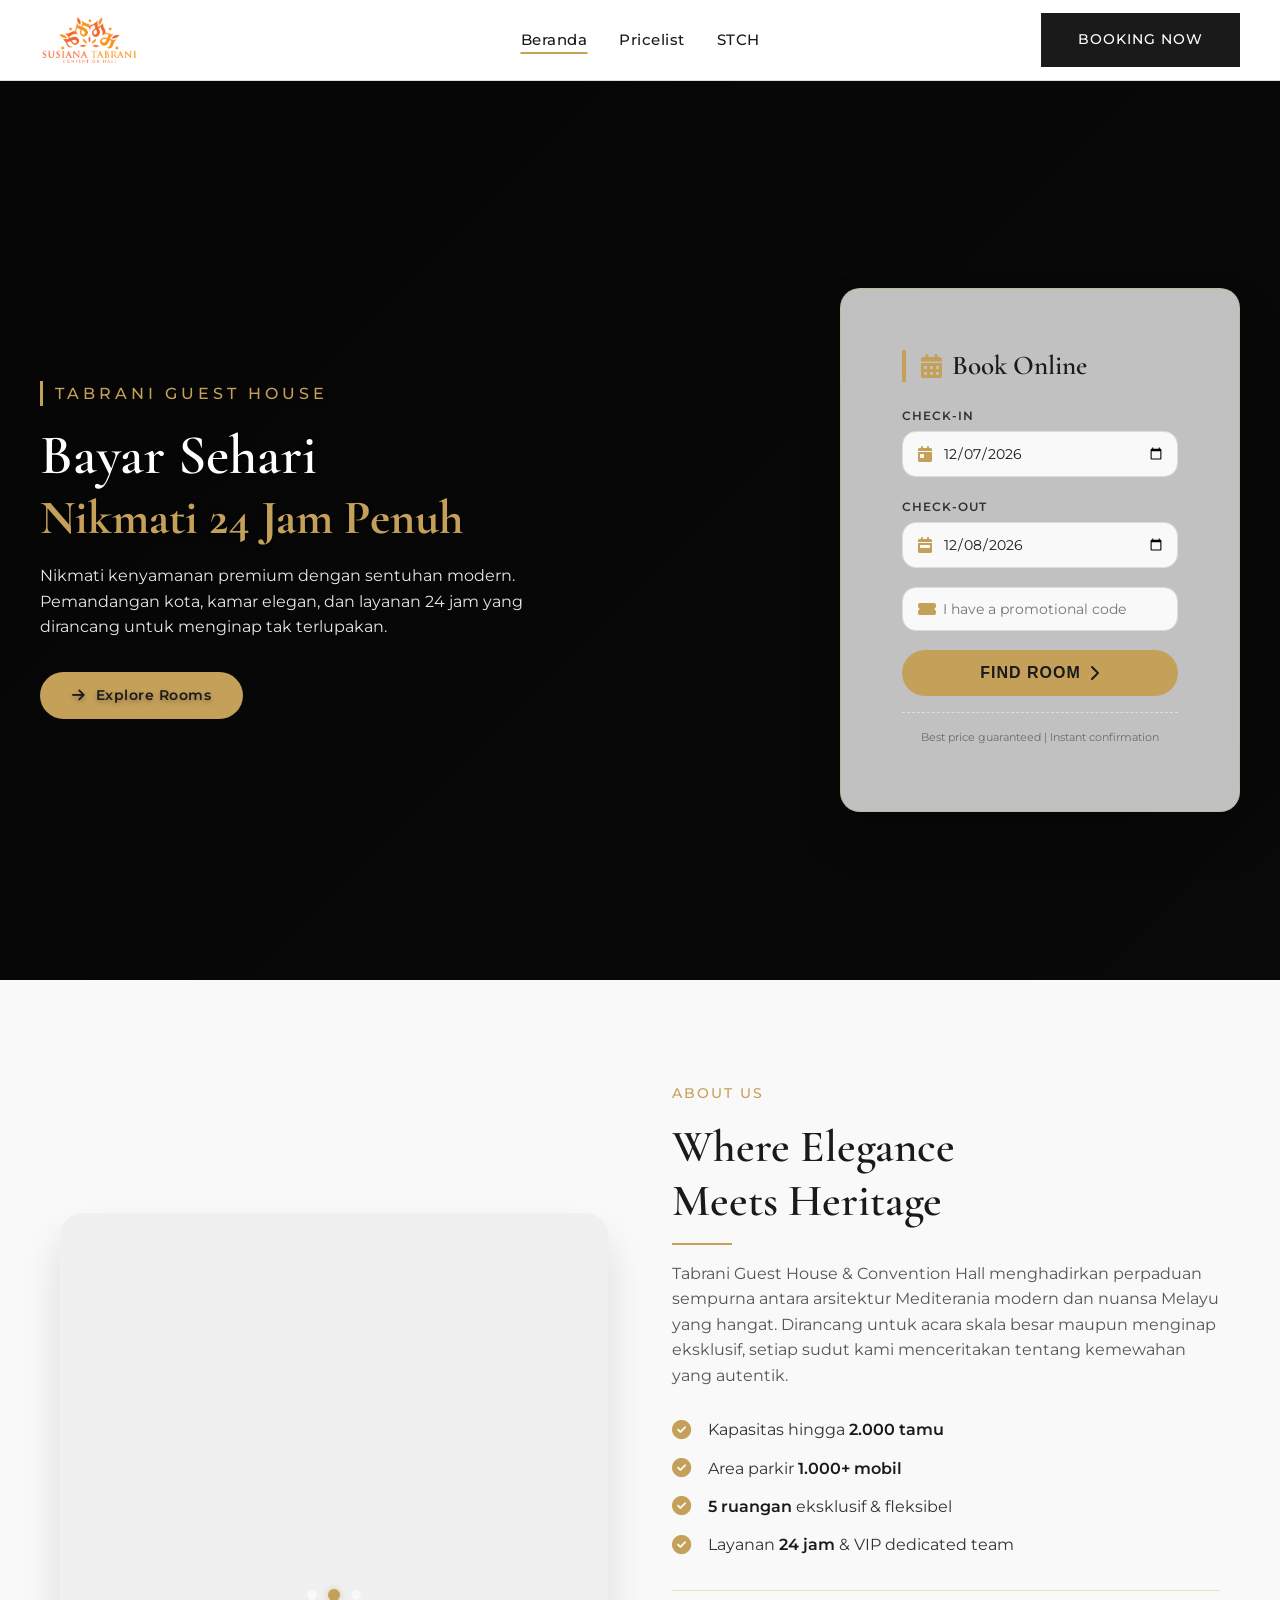
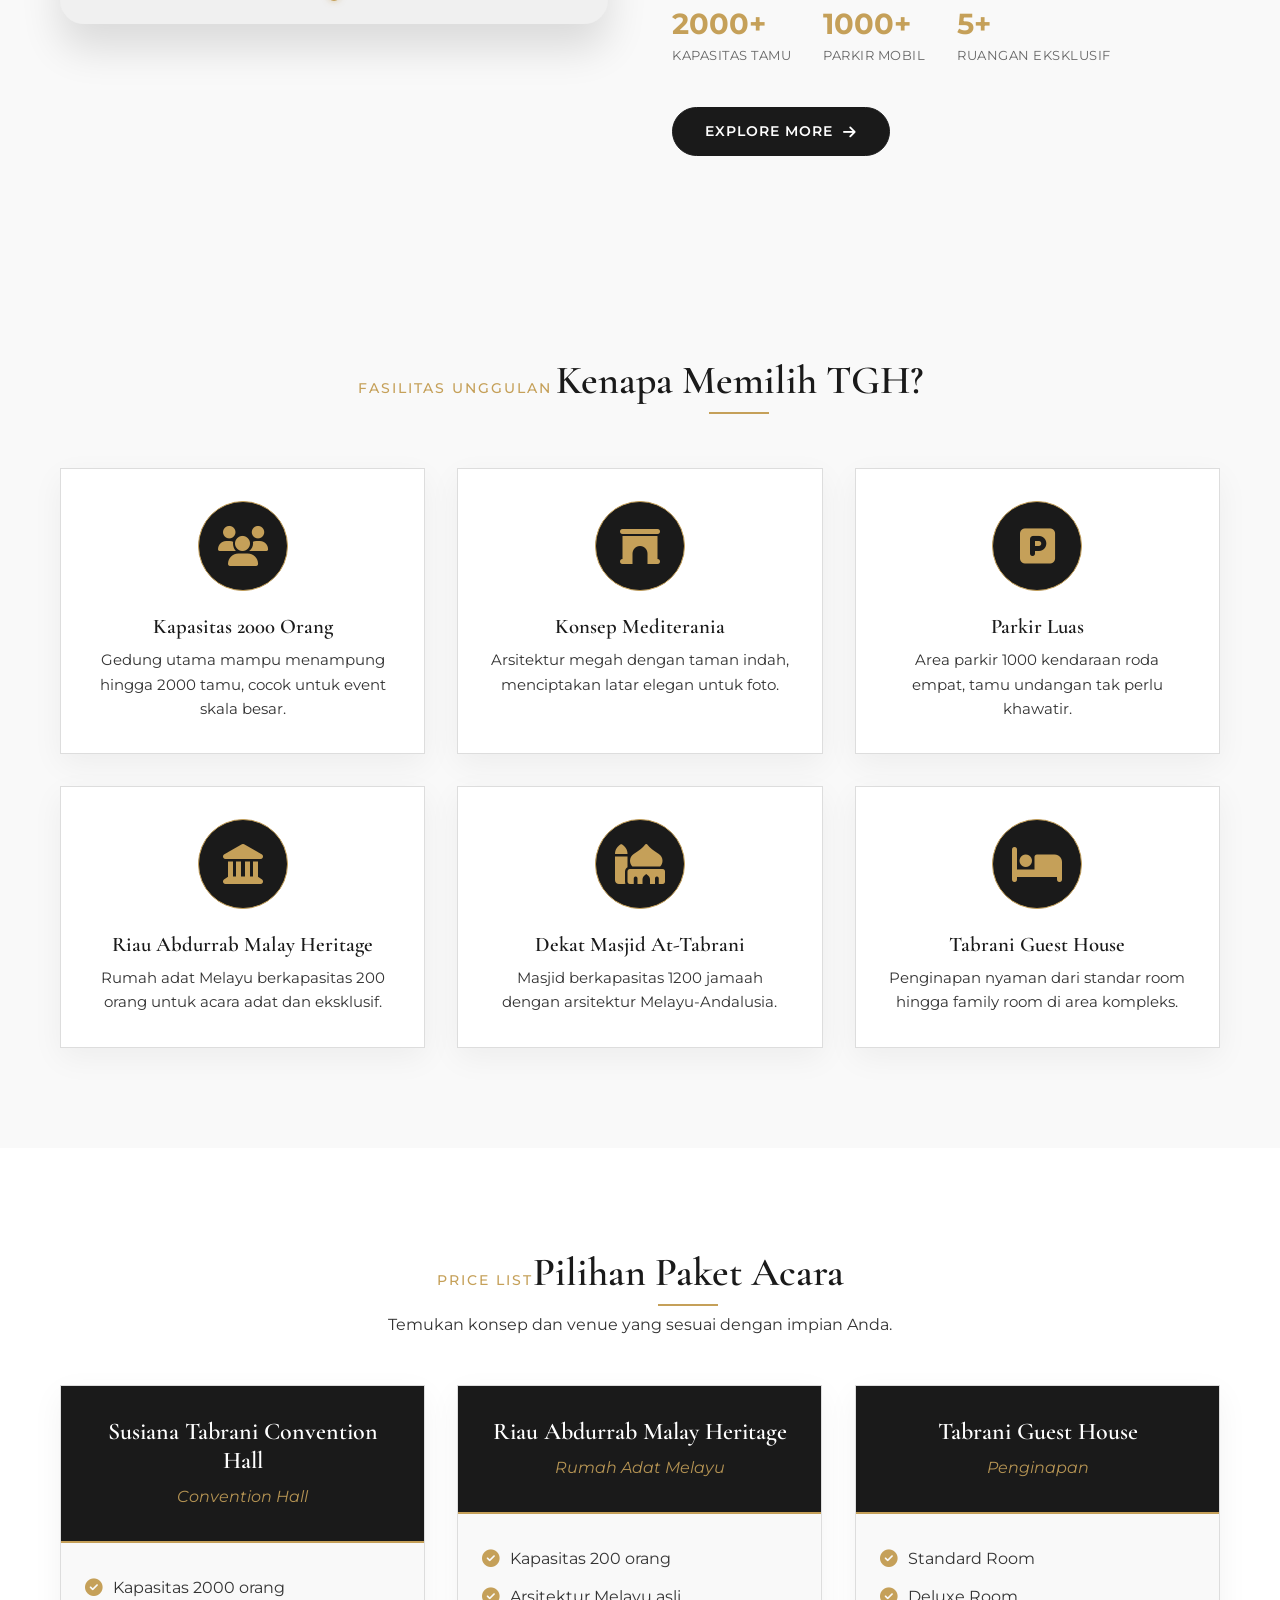
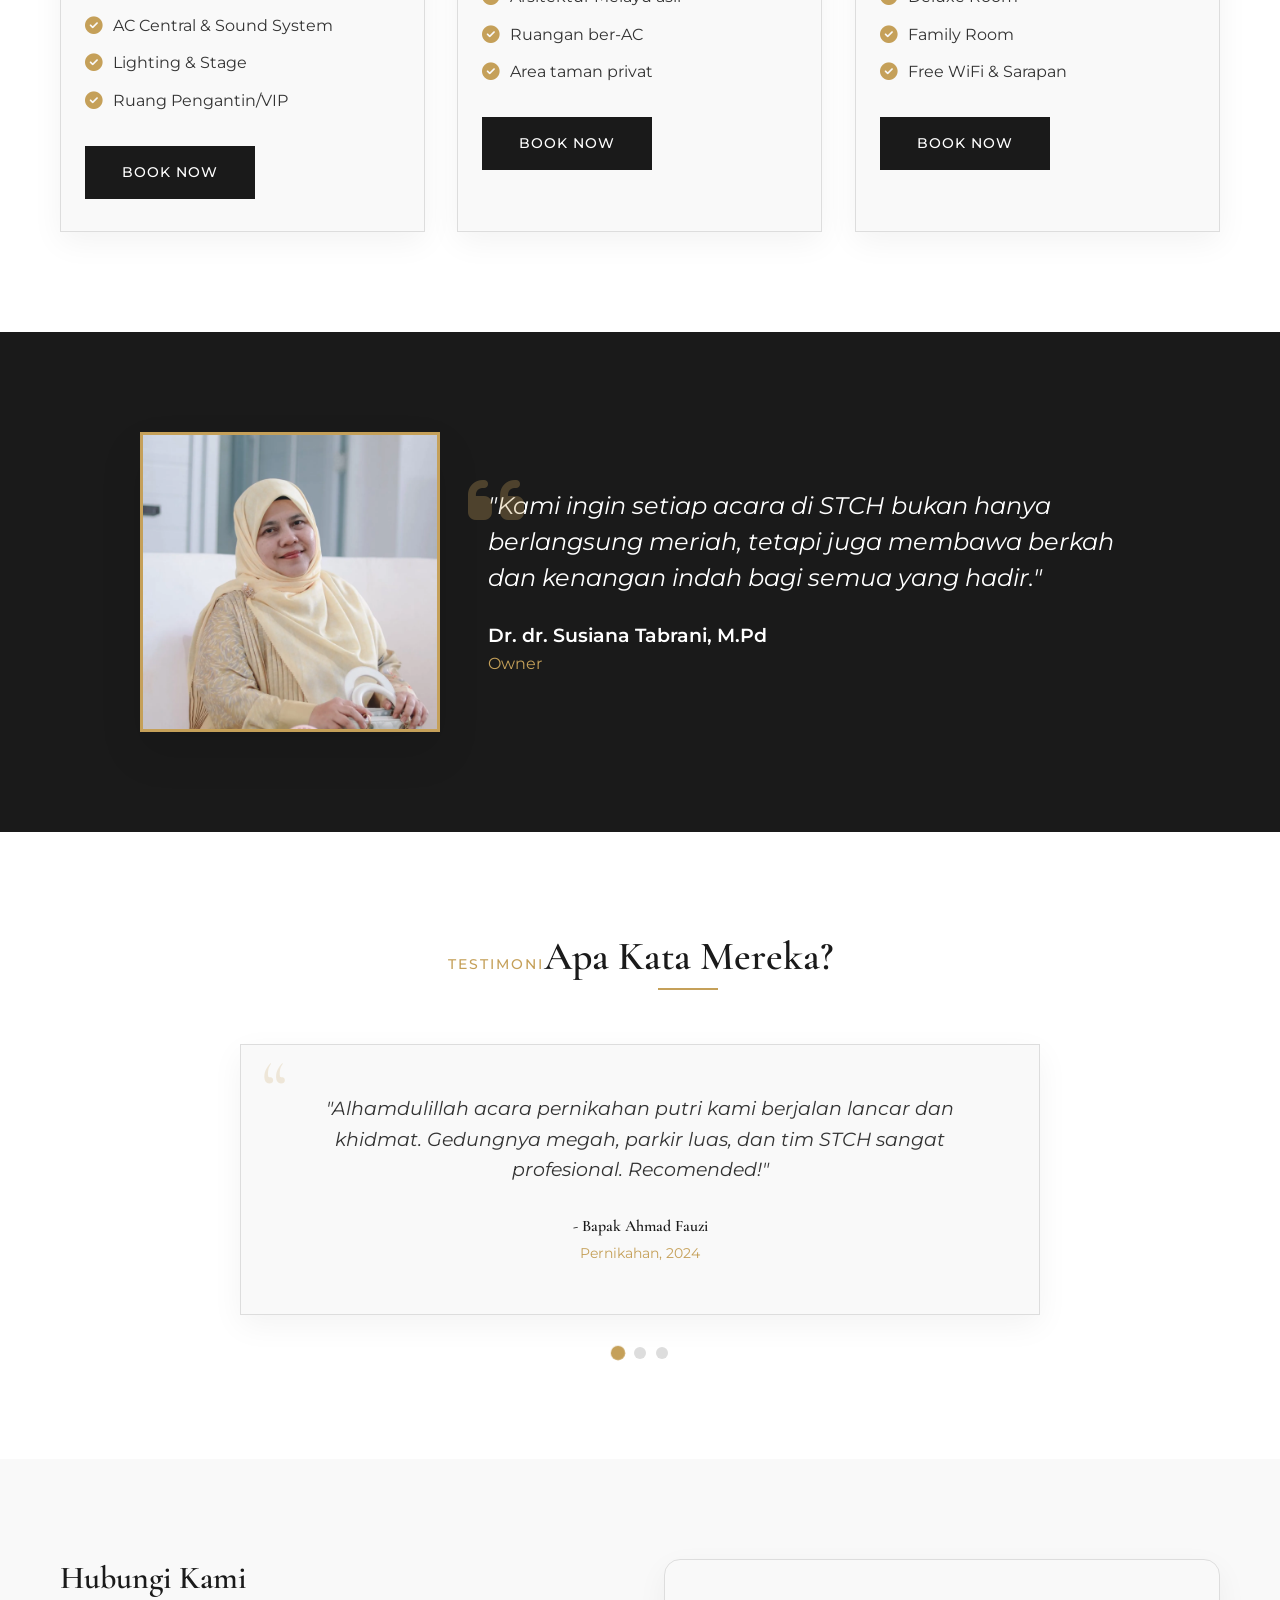
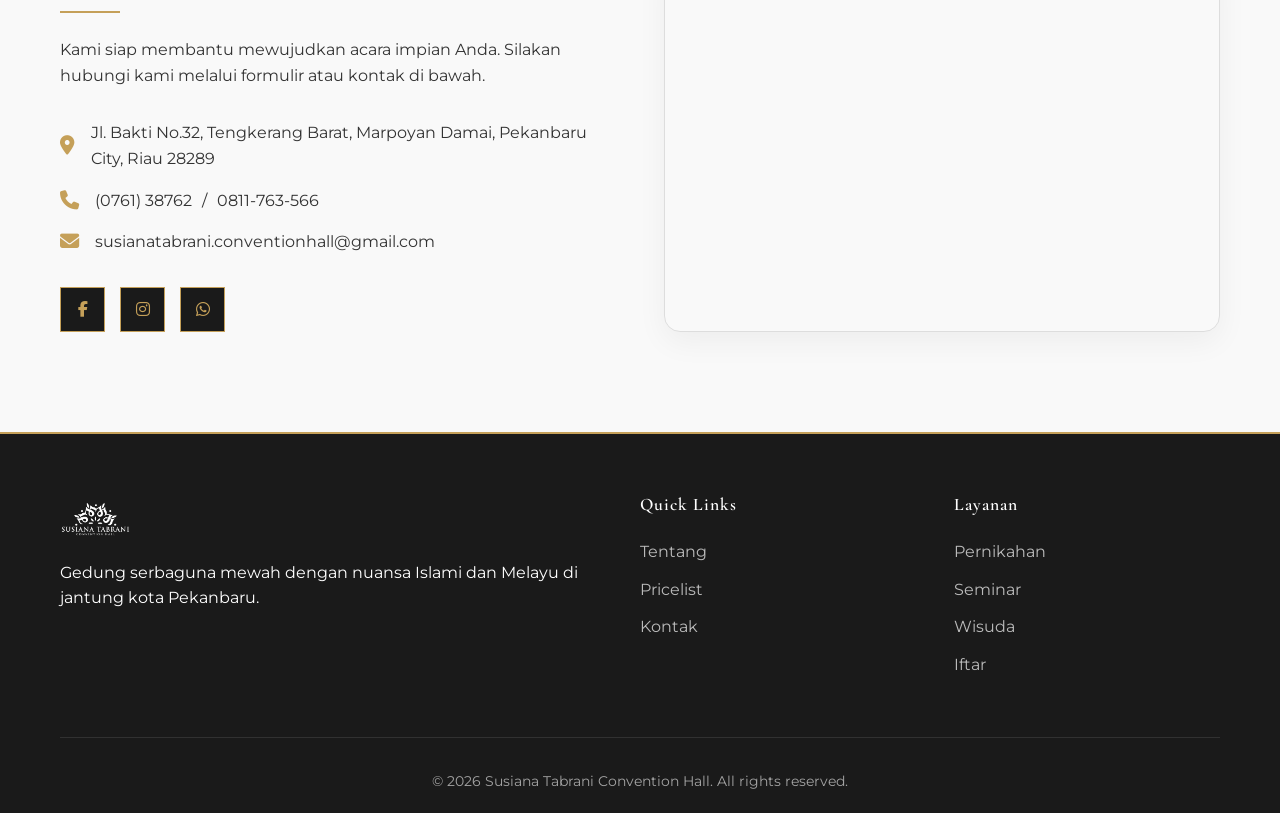
==== index.html @ 8efbc7c3 "susah sikit" ====
<!DOCTYPE html>
<html lang="id">

<head>
    <meta charset="UTF-8">
    <meta name="viewport" content="width=device-width, initial-scale=1.0, user-scalable=yes">
    <title>Tabrani Guest House - Menginap Sesuai Waktu Anda</title>
    <meta name="description"
        content="Guest house mewah di Pekanbaru dengan fasilitas lengkap, pemandangan kota, dan sistem booking 24 jam. Nikmati kenyamanan modern dengan sentuhan elegan.">

    <!-- Fonts -->
    <link rel="preconnect" href="https://fonts.googleapis.com">
    <link rel="preconnect" href="https://fonts.gstatic.com" crossorigin>
    <link rel="shortcut icon" href="assets/logo-stch.png" type="image/x-icon" />
    <link
        href="https://fonts.googleapis.com/css2?family=Cormorant+Garamond:wght@400;500;600;700&family=Montserrat:wght@300;400;500;600;700&display=swap"
        rel="stylesheet">

    <!-- Font Awesome -->
    <link rel="stylesheet" href="https://cdnjs.cloudflare.com/ajax/libs/font-awesome/6.4.0/css/all.min.css">

    <!-- AOS Animation -->
    <link href="https://unpkg.com/aos@2.3.1/dist/aos.css" rel="stylesheet">

    <!-- Custom CSS -->
    <link rel="stylesheet" href="assets/css/style.css">

    <style>
        /* ========== HERO SLIDER - OVERLAY LEBIH TERANG & DOT HIDDEN ========== */
        .hero {
            position: relative;
            min-height: 100vh;
            overflow: hidden;
        }

        .hero-slider {
            position: absolute;
            top: 0;
            left: 0;
            width: 100%;
            height: 100%;
            z-index: 1;
        }

        .hero-slider .slide {
            position: absolute;
            top: 0;
            left: 0;
            width: 100%;
            height: 100%;
            background-size: cover;
            background-position: center;
            background-repeat: no-repeat;
            opacity: 0;
            transition: opacity 1s ease-in-out;
            z-index: 1;
        }

        .hero-slider .slide.active {
            opacity: 1;
            z-index: 2;
        }

        /* Overlay lebih terang (hitam dengan opacity kecil) */
        .hero-slider .slide::after {
            content: '';
            position: absolute;
            top: 0;
            left: 0;
            width: 100%;
            height: 100%;
            background: rgba(0, 0, 0, 0.3);
            /* lebih terang dari 0.5 */
            z-index: 1;
        }

        /* Sembunyikan dot slider */
        .hero-dots {
            display: none;
        }

        /* Konten hero di atas slider */
        .hero-container-new {
            position: relative;
            z-index: 15;
            display: flex;
            flex-wrap: wrap;
            justify-content: space-between;
            align-items: center;
            gap: 2rem;
            min-height: 100vh;
            padding: 120px 0 80px;
        }

        .hero-text {
            flex: 1;
            color: white;
            text-shadow: 0 2px 5px rgba(0, 0, 0, 0.3);
        }

        .hero-text h1 {
            font-size: 3.5rem;
            margin-bottom: 1rem;
        }

        .hero-highlight {
            color: var(--gold, #C5A059);
        }

        .hero-booking-card {
            background: rgba(255, 255, 255, 0.75);
            backdrop-filter: blur(10px);
            border-radius: 20px;
            padding: 2rem;
            max-width: 400px;
            width: 100%;
            border: 1px solid rgba(197, 160, 89, 0.3);
        }

        @media (max-width: 768px) {
            .hero-container-new {
                flex-direction: column;
                text-align: center;
                padding: 100px 20px 60px;
            }
            .hero-text h1 {
                font-size: 2.5rem;
            }
            .hero-booking-card {
                margin: 0 auto;
            }
        }

        /* ========== ABOUT SLIDER (tetap berfungsi) ========== */
        .about-slider-container {
            position: relative;
            width: 100%;
            background: #e9e9e9;
            border-radius: 24px;
            overflow: hidden;
        }

        .about-slider {
            position: relative;
            width: 100%;
            aspect-ratio: 4 / 3;
            background: #f0f0f0;
        }

        .about-slide {
            position: absolute;
            top: 0;
            left: 0;
            width: 100%;
            height: 100%;
            background-size: cover;
            background-position: center;
            background-repeat: no-repeat;
            opacity: 0;
            transition: opacity 0.5s ease;
            z-index: 1;
        }

        .about-slide.active {
            opacity: 1;
            z-index: 2;
        }

        .slider-dots {
            position: absolute;
            bottom: 16px;
            left: 0;
            right: 0;
            display: flex;
            justify-content: center;
            gap: 12px;
            z-index: 10;
        }

        .slider-dots .dot {
            width: 10px;
            height: 10px;
            background: rgba(255, 255, 255, 0.6);
            border-radius: 50%;
            cursor: pointer;
            transition: all 0.2s;
            border: none;
            padding: 0;
        }

        .slider-dots .dot.active {
            background: var(--gold, #C5A059);
            transform: scale(1.2);
        }

        @media (max-width: 768px) {
            .about-slider {
                aspect-ratio: 16 / 9;
                min-height: 220px;
            }
            .slider-dots {
                bottom: 10px;
                gap: 10px;
            }
            .slider-dots .dot {
                width: 8px;
                height: 8px;
            }
        }
    </style>
</head>

<body>

    <!-- ========== HEADER ========== -->
    <header>
        <div class="container header-container">
            <div class="logo">
                <a href="#home">
                    <img src="assets/logo-stch.png" alt="STCH"
                        onerror="this.src='https://via.placeholder.com/150x60/1A1A1A/C5A059?text=STCH'">
                </a>
            </div>
            <nav class="nav-desktop">
                <ul>
                    <li><a href="#home" class="nav-link">Beranda</a></li>
                    <li><a href="assets/menu/catalog.html" class="nav-link">Pricelist</a></li>
                    <li><a href="https://ihsanabrar.github.io/STCH/" class="nav-link">STCH</a></li>
                </ul>
            </nav>
            <div class="header-right">
                <a href="assets/menu/reservasi/reservasi.php" class="btn btn-primary">Booking Now</a>
                <button class="mobile-menu-btn" id="mobileMenuBtn" aria-label="Menu">
                    <i class="fas fa-bars"></i>
                </button>
            </div>
        </div>
    </header>

    <!-- ========== MOBILE NAV ========== -->
    <div class="mobile-nav" id="mobileNav">
        <div class="mobile-nav-header">
            <div class="logo">
                <img src="assets/logo-stch.png" alt="STCH"
                    onerror="this.src='https://via.placeholder.com/120x40/1A1A1A/C5A059?text=STCH'">
            </div>
            <button class="mobile-nav-close" id="mobileNavClose"><i class="fas fa-times"></i></button>
        </div>
        <ul class="mobile-nav-links">
            <li><a href="#home" class="mobile-nav-link">Beranda</a></li>
            <li><a href="assets/menu/catalog.html" class="mobile-nav-link">Pricelist</a></li>
            <li><a href="https://ihsanabrar.github.io/STCH/" class="mobile-nav-link">Kontak</a></li>
            <li><a href="assets/menu/reservasi/reservasi.php" class="btn btn-primary" style="margin-top:1rem;">Booking
                    Now</a></li>
        </ul>
    </div>

    <!-- ========== HERO SECTION dengan SLIDER OTOMATIS (tanpa dot) ========== -->
    <section class="hero" id="home">
        <!-- Hero Slider (Background) -->
        <div class="hero-slider">
            <div class="slide active" style="background-image: url('assets/menu/reservasi/GUEST_HOUSE/TGH-41.jpg');"></div>
            <div class="slide" style="background-image: url('assets/menu/reservasi/GUEST_HOUSE/TGH-24.jpg');"></div>
            <div class="slide" style="background-image: url('assets/menu/reservasi/GUEST_HOUSE/TGH-21.jpg');"></div>
            <div class="slide" style="background-image: url('assets/menu/reservasi/GUEST_HOUSE/TGH-29.jpg');"></div>
        </div>
        <!-- Dots disembunyikan via CSS, tetap ada di HTML tapi tidak terlihat -->
        <div class="hero-dots">
            <span class="dot active"></span>
            <span class="dot"></span>
            <span class="dot"></span>
            <span class="dot"></span>
        </div>

        <div class="container hero-container-new">
            <div class="hero-text" data-aos="fade-up" data-aos-duration="800">
                <span class="hero-super-title">Tabrani Guest House</span>
                <h1>Bayar Sehari<br><span class="hero-highlight">Nikmati 24 Jam Penuh</span></h1>
                <p>Nikmati kenyamanan premium dengan sentuhan modern. Pemandangan kota, kamar elegan, dan layanan 24
                    jam yang dirancang untuk menginap tak terlupakan.</p>
                <a href="assets/menu/catalog.html" class="btn btn-primary hero-explore-btn">
                    <i class="fas fa-arrow-right"></i> Explore Rooms
                </a>
            </div>
            <div class="hero-booking-card" data-aos="fade-up" data-aos-delay="150">
                <div class="booking-card-inner">
                    <h3><i class="fas fa-calendar-alt"></i> Book Online</h3>
                    <form id="quickBookingForm" action="assets/menu/reservasi/reservasi.php" method="GET" target="_blank">
                        <div class="form-row">
                            <label>Check-in</label>
                            <div class="input-icon">
                                <i class="fas fa-calendar-day"></i>
                                <input type="date" name="checkin" id="checkinInput" required>
                            </div>
                        </div>
                        <div class="form-row">
                            <label>Check-out</label>
                            <div class="input-icon">
                                <i class="fas fa-calendar-week"></i>
                                <input type="date" name="checkout" id="checkoutInput" required>
                            </div>
                        </div>
                        <div class="form-row promo-code">
                            <div class="input-icon">
                                <i class="fas fa-ticket-alt"></i>
                                <input type="text" name="promo" placeholder="I have a promotional code" autocomplete="off">
                            </div>
                        </div>
                        <button type="submit" class="btn booking-submit">FIND ROOM <i class="fas fa-chevron-right"></i></button>
                    </form>
                    <div class="booking-note">Best price guaranteed | Instant confirmation</div>
                </div>
            </div>
        </div>
    </section>

    <!-- ========== ABOUT SECTION ========== -->
    <section class="about" id="about">
        <div class="container">
            <div class="about-grid">
                <div class="about-images" data-aos="fade-right">
                    <div class="about-slider-container">
                        <div class="about-slider" id="aboutSlider"></div>
                        <div class="slider-dots" id="sliderDots"></div>
                    </div>
                </div>
                <div class="about-content" data-aos="fade-left">
                    <span class="section-tag">About Us</span>
                    <h2>Where Elegance <br>Meets Heritage</h2>
                    <p class="about-desc">Tabrani Guest House & Convention Hall menghadirkan perpaduan sempurna antara
                        arsitektur Mediterania modern dan nuansa Melayu yang hangat. Dirancang untuk acara skala besar
                        maupun menginap eksklusif, setiap sudut kami menceritakan tentang kemewahan yang autentik.</p>
                    <div class="about-features">
                        <div class="feature-item"><i class="fas fa-check-circle"></i><span>Kapasitas hingga <strong>2.000 tamu</strong></span></div>
                        <div class="feature-item"><i class="fas fa-check-circle"></i><span>Area parkir <strong>1.000+ mobil</strong></span></div>
                        <div class="feature-item"><i class="fas fa-check-circle"></i><span><strong>5 ruangan</strong> eksklusif & fleksibel</span></div>
                        <div class="feature-item"><i class="fas fa-check-circle"></i><span>Layanan <strong>24 jam</strong> & VIP dedicated team</span></div>
                    </div>
                    <div class="about-stats-new">
                        <div class="stat-new"><span class="stat-number">2000+</span><span class="stat-label">Kapasitas Tamu</span></div>
                        <div class="stat-new"><span class="stat-number">1000+</span><span class="stat-label">Parkir Mobil</span></div>
                        <div class="stat-new"><span class="stat-number">5+</span><span class="stat-label">Ruangan Eksklusif</span></div>
                    </div>
                    <a href="assets/menu/catalog.html" class="btn btn-primary about-btn">Explore More <i class="fas fa-arrow-right"></i></a>
                </div>
            </div>
        </div>
    </section>

    <!-- ========== FACILITIES, PRICING, OWNER, TESTIMONIALS, CONTACT, FOOTER (SAMA SEPERTI SEBELUMNYA) ========== -->
    <!-- Bagian ini tidak diubah, hanya disalin dari versi sebelumnya agar lengkap -->
    <section class="facilities" id="facilities">
        <div class="container">
            <div class="section-header" data-aos="fade-up">
                <span class="section-tag">Fasilitas Unggulan</span>
                <h2>Kenapa Memilih TGH?</h2>
            </div>
            <div class="facilities-grid">
                <div class="facility-card" data-aos="zoom-in"><div class="facility-icon"><i class="fas fa-users"></i></div><h3>Kapasitas 2000 Orang</h3><p>Gedung utama mampu menampung hingga 2000 tamu, cocok untuk event skala besar.</p></div>
                <div class="facility-card" data-aos="zoom-in" data-aos-delay="50"><div class="facility-icon"><i class="fas fa-archway"></i></div><h3>Konsep Mediterania</h3><p>Arsitektur megah dengan taman indah, menciptakan latar elegan untuk foto.</p></div>
                <div class="facility-card" data-aos="zoom-in" data-aos-delay="100"><div class="facility-icon"><i class="fas fa-parking"></i></div><h3>Parkir Luas</h3><p>Area parkir 1000 kendaraan roda empat, tamu undangan tak perlu khawatir.</p></div>
                <div class="facility-card" data-aos="zoom-in" data-aos-delay="150"><div class="facility-icon"><i class="fas fa-landmark"></i></div><h3>Riau Abdurrab Malay Heritage</h3><p>Rumah adat Melayu berkapasitas 200 orang untuk acara adat dan eksklusif.</p></div>
                <div class="facility-card" data-aos="zoom-in" data-aos-delay="200"><div class="facility-icon"><i class="fas fa-mosque"></i></div><h3>Dekat Masjid At-Tabrani</h3><p>Masjid berkapasitas 1200 jamaah dengan arsitektur Melayu-Andalusia.</p></div>
                <div class="facility-card" data-aos="zoom-in" data-aos-delay="250"><div class="facility-icon"><i class="fas fa-bed"></i></div><h3>Tabrani Guest House</h3><p>Penginapan nyaman dari standar room hingga family room di area kompleks.</p></div>
            </div>
        </div>
    </section>

    <section class="pricing" id="pricing">
        <div class="container">
            <div class="section-header" data-aos="fade-up"><span class="section-tag">Price List</span><h2>Pilihan Paket Acara</h2><p>Temukan konsep dan venue yang sesuai dengan impian Anda.</p></div>
            <div class="pricing-grid">
                <div class="pricing-card" data-aos="flip-left"><div class="pricing-header"><h3>Susiana Tabrani Convention Hall</h3><p class="pricing-type">Convention Hall</p></div><div class="pricing-body"><ul><li><i class="fas fa-check-circle"></i> Kapasitas 2000 orang</li><li><i class="fas fa-check-circle"></i> AC Central & Sound System</li><li><i class="fas fa-check-circle"></i> Lighting & Stage</li><li><i class="fas fa-check-circle"></i> Ruang Pengantin/VIP</li></ul><div class="pricing-footer"><a href="assets/menu/catalog.html" class="btn btn-primary">Book Now</a></div></div></div>
                <div class="pricing-card" data-aos="flip-left" data-aos-delay="100"><div class="pricing-header"><h3>Riau Abdurrab Malay Heritage</h3><p class="pricing-type">Rumah Adat Melayu</p></div><div class="pricing-body"><ul><li><i class="fas fa-check-circle"></i> Kapasitas 200 orang</li><li><i class="fas fa-check-circle"></i> Arsitektur Melayu asli</li><li><i class="fas fa-check-circle"></i> Ruangan ber-AC</li><li><i class="fas fa-check-circle"></i> Area taman privat</li></ul><div class="pricing-footer"><a href="assets/menu/catalog.html" class="btn btn-primary">Book Now</a></div></div></div>
                <div class="pricing-card" data-aos="flip-left" data-aos-delay="200"><div class="pricing-header"><h3>Tabrani Guest House</h3><p class="pricing-type">Penginapan</p></div><div class="pricing-body"><ul><li><i class="fas fa-check-circle"></i> Standard Room</li><li><i class="fas fa-check-circle"></i> Deluxe Room</li><li><i class="fas fa-check-circle"></i> Family Room</li><li><i class="fas fa-check-circle"></i> Free WiFi & Sarapan</li></ul><div class="pricing-footer"><a href="assets/menu/catalog.html" class="btn btn-primary">Book Now</a></div></div></div>
            </div>
        </div>
    </section>

    <section class="owner">
        <div class="container"><div class="owner-wrapper" data-aos="fade-up"><div class="owner-image"><img src="assets/bu-susiana-edited-3.jpg" alt="Dr. dr. Susiana Tabrani, M.Pd"></div><div class="owner-quote"><i class="fas fa-quote-left quote-icon"></i><blockquote><p>"Kami ingin setiap acara di STCH bukan hanya berlangsung meriah, tetapi juga membawa berkah dan kenangan indah bagi semua yang hadir."</p><cite>Dr. dr. Susiana Tabrani, M.Pd</cite><span>Owner</span></blockquote></div></div></div>
    </section>

    <section class="testimonials" id="testimonials">
        <div class="container"><div class="section-header" data-aos="fade-up"><span class="section-tag">Testimoni</span><h2>Apa Kata Mereka?</h2></div><div class="testimonial-slider" data-aos="fade-up"><div class="testimonial-slide active"><div class="testimonial-card"><p>"Alhamdulillah acara pernikahan putri kami berjalan lancar dan khidmat. Gedungnya megah, parkir luas, dan tim STCH sangat profesional. Recomended!"</p><h4>- Bapak Ahmad Fauzi</h4><span>Pernikahan, 2024</span></div></div><div class="testimonial-slide"><div class="testimonial-card"><p>"Seminar perusahaan kami dengan peserta 1500 orang berlangsung sukses. Fasilitas lengkap, sound system jernih, dan AC dingin. Terima kasih STCH!"</p><h4>- PT. Riau Andalan</h4><span>Corporate Seminar, 2024</span></div></div><div class="testimonial-slide"><div class="testimonial-card"><p>"Tempatnya cantik banget! Taman dan gedung mediteranianya instagramable. Tamu undangan pada betah. Next kalau ada acara keluarga, pasti balik lagi."</p><h4>- Ibu Rina Andriani</h4><span>Resepsi Pernikahan</span></div></div></div><div class="testimonial-dots"><span class="dot active"></span><span class="dot"></span><span class="dot"></span></div></div>
    </section>

    <section class="contact" id="contact">
        <div class="container"><div class="contact-grid"><div class="contact-info" data-aos="fade-right"><h2>Hubungi Kami</h2><p>Kami siap membantu mewujudkan acara impian Anda. Silakan hubungi kami melalui formulir atau kontak di bawah.</p><div class="info-details"><p><i class="fas fa-map-marker-alt"></i> Jl. Bakti No.32, Tengkerang Barat, Marpoyan Damai, Pekanbaru City, Riau 28289</p><p><i class="fas fa-phone"></i> <a href="tel:+6276138762">(0761) 38762</a> / <a href="https://wa.me/62811763566">0811-763-566</a></p><p><i class="fas fa-envelope"></i> <a href="mailto:info@stch.com">susianatabrani.conventionhall@gmail.com</a></p></div><div class="social-links"><a href="https://www.facebook.com/susianatabrani.conventionhall.3"><i class="fab fa-facebook-f"></i></a><a href="https://www.instagram.com/susianatabrani_conventionhall/"><i class="fab fa-instagram"></i></a><a href="https://wa.me/62811763566"><i class="fab fa-whatsapp"></i></a></div></div><div class="contact-map" data-aos="fade-left"><iframe src="https://www.google.com/maps/embed?pb=!1m18!1m12!1m3!1d3989.6778820747527!2d101.42126657403703!3d0.4807342637548297!2m3!1f0!2f0!3f0!3m2!1i1024!2i768!4f13.1!3m3!1m2!1s0x31d5a91918d5d3ad%3A0xdfd81c40a43c6385!2sSusiana%20Tabrani%20Convention%20Hall!5e0!3m2!1sid!2sid!4v1775966626716!5m2!1sid!2sid" loading="lazy" referrerpolicy="no-referrer-when-downgrade" allowfullscreen="" title="Lokasi Susiana Tabrani Convention Hall"></iframe></div></div></div>
    </section>

    <footer class="footer">
        <div class="container"><div class="footer-content"><div class="footer-logo"><img src="assets/logo-stch.png" alt="STCH"><p>Gedung serbaguna mewah dengan nuansa Islami dan Melayu di jantung kota Pekanbaru.</p></div><div class="footer-links"><h4>Quick Links</h4><ul><li><a href="#about">Tentang</a></li><li><a href="assets/menu/catalog.html">Pricelist</a></li><li><a href="#contact">Kontak</a></li></ul></div><div class="footer-links"><h4>Layanan</h4><ul><li><a href="assets/menu/catalog.html">Pernikahan</a></li><li><a href="assets/menu/catalog.html">Seminar</a></li><li><a href="assets/menu/catalog.html">Wisuda</a></li><li><a href="assets/menu/catalog.html">Iftar</a></li></ul></div></div><div class="footer-bottom"><p>&copy; 2026 Susiana Tabrani Convention Hall. All rights reserved.</p></div></div>
    </footer>

    <script src="https://unpkg.com/aos@2.3.1/dist/aos.js"></script>
    <script src="assets/js/script.js"></script>
    <script>
        AOS.init({ duration: 800, once: true, offset: 50 });

        // Date logic for booking form
        (function() {
            const today = new Date();
            const tomorrow = new Date(today); tomorrow.setDate(today.getDate() + 1);
            const dayAfter = new Date(today); dayAfter.setDate(today.getDate() + 2);
            const formatYMD = (date) => date.toISOString().split('T')[0];
            const checkin = document.getElementById('checkinInput');
            const checkout = document.getElementById('checkoutInput');
            if (checkin && checkout) {
                checkin.min = formatYMD(today);
                checkout.min = formatYMD(tomorrow);
                checkin.value = formatYMD(tomorrow);
                checkout.value = formatYMD(dayAfter);
                checkin.addEventListener('change', () => {
                    let ci = new Date(checkin.value);
                    let co = new Date(checkout.value);
                    if (co <= ci) {
                        let newco = new Date(ci); newco.setDate(ci.getDate() + 1);
                        checkout.value = formatYMD(newco);
                    }
                    checkout.min = checkin.value;
                });
                checkout.addEventListener('change', () => {
                    let ci = new Date(checkin.value);
                    if (new Date(checkout.value) <= ci) {
                        let fixed = new Date(ci); fixed.setDate(ci.getDate() + 1);
                        checkout.value = formatYMD(fixed);
                    }
                });
            }
        })();

        // Hero Slider (otomatis, tanpa dot interaksi karena dot disembunyikan)
        (function() {
            const slides = document.querySelectorAll('.hero-slider .slide');
            let current = 0;
            let interval;
            function next() {
                slides[current].classList.remove('active');
                current = (current + 1) % slides.length;
                slides[current].classList.add('active');
            }
            function start() { interval = setInterval(next, 4000); }
            function stop() { clearInterval(interval); }
            start();
            const hero = document.querySelector('.hero');
            hero.addEventListener('mouseenter', stop);
            hero.addEventListener('mouseleave', start);
            document.addEventListener('visibilitychange', () => document.hidden ? stop() : start());
        })();

        // About Slider (tetap dengan dot)
        (function() {
            const images = ["assets/menu/reservasi/GUEST_HOUSE/TGH-24.jpg","assets/menu/reservasi/GUEST_HOUSE/TGH-21.jpg","assets/menu/reservasi/GUEST_HOUSE/TGH-29.jpg"];
            let idx = 0, interval;
            const container = document.getElementById('aboutSlider');
            const dotsContainer = document.getElementById('sliderDots');
            if (!container || !dotsContainer) return;
            function build() {
                container.innerHTML = '';
                dotsContainer.innerHTML = '';
                images.forEach((src, i) => {
                    let slide = document.createElement('div');
                    slide.className = 'about-slide' + (i === 0 ? ' active' : '');
                    slide.style.backgroundImage = `url('${src}')`;
                    container.appendChild(slide);
                    let dot = document.createElement('button');
                    dot.className = 'dot' + (i === 0 ? ' active' : '');
                    dot.addEventListener('click', () => goTo(i));
                    dotsContainer.appendChild(dot);
                });
            }
            function goTo(index) {
                let slides = document.querySelectorAll('.about-slide');
                let dots = document.querySelectorAll('.slider-dots .dot');
                slides[idx].classList.remove('active');
                dots[idx].classList.remove('active');
                idx = (index + slides.length) % slides.length;
                slides[idx].classList.add('active');
                dots[idx].classList.add('active');
            }
            function nextSlide() { goTo(idx + 1); }
            function startAuto() { interval = setInterval(nextSlide, 2000); }
            function stopAuto() { clearInterval(interval); }
            build();
            startAuto();
            const aboutContainer = document.querySelector('.about-slider-container');
            aboutContainer.addEventListener('mouseenter', stopAuto);
            aboutContainer.addEventListener('mouseleave', startAuto);
            document.addEventListener('visibilitychange', () => document.hidden ? stopAuto() : startAuto());
        })();
    </script>
</body>

</html>
---- assets/css/style.css ----
/* ========== VARIABLES ========== */
:root {
    --black: #1A1A1A;
    --gold: #C5A059;
    --white: white;
    --offwhite: #F9F9F9;
    --gray: #333333;
    --light-gray: #DDDDDD;
    --shadow: 0 10px 30px rgba(0, 0, 0, 0.05);
    --shadow-hover: 0 20px 40px rgba(0, 0, 0, 0.1);
    --font-heading: 'Cormorant Garamond', serif;
    --font-body: 'Montserrat', sans-serif;
    --transition: all 0.3s ease;
}

/* ========== RESET ========== */
* {
    margin: 0;
    padding: 0;
    box-sizing: border-box;
    max-width: 100%;
}

html {
    scroll-behavior: smooth;
}

body {
    font-family: var(--font-body);
    color: var(--gray);
    background: var(--offwhite);
    line-height: 1.6;
}

html,
body {
    width: 100%;
    max-width: 100%;
    overflow-x: hidden;
    margin: 0;
    padding: 0;
}

header,
.hero,
.running-text,
.about,
.facilities,
.pricing,
.owner,
.testimonials,
.contact,
.footer {
    width: 100%;
    overflow-x: hidden;
}

h1,
h2,
h3,
h4 {
    font-family: var(--font-heading);
    font-weight: 600;
    color: var(--black);
    line-height: 1.2;
}

a {
    text-decoration: none;
    color: inherit;
}

.container {
    width: 100%;
    max-width: 1200px;
    margin: 0 auto;
    padding: 0 20px;
    box-sizing: border-box;
}

.section-header {
    text-align: center;
    margin-bottom: 3rem;
}

.section-tag {
    display: inline-block;
    font-size: 0.9rem;
    letter-spacing: 2px;
    text-transform: uppercase;
    color: var(--gold);
    margin-bottom: 0.5rem;
    font-weight: 500;
}

.section-header h2 {
    font-size: 2.5rem;
    margin-bottom: 1rem;
    position: relative;
    display: inline-block;
}

.section-header h2::after {
    content: '';
    position: absolute;
    bottom: -10px;
    left: 50%;
    transform: translateX(-50%);
    width: 60px;
    height: 2px;
    background: var(--gold);
}

.btn {
    display: inline-block;
    padding: 14px 36px;
    border-radius: 0;
    font-weight: 500;
    transition: var(--transition);
    cursor: pointer;
    border: none;
    text-transform: uppercase;
    letter-spacing: 1px;
    font-size: 0.9rem;
}

.btn-primary {
    background: var(--black);
    color: var(--white);
    border: 1px solid var(--black);
}

.btn-primary:hover {
    background: transparent;
    color: var(--black);
    border: 1px solid var(--black);
}

.btn-outline {
    background: transparent;
    border: 1px solid var(--white);
    color: var(--white);
}

.btn-outline:hover {
    background: var(--white);
    color: var(--black);
}

.btn-secondary {
    background: transparent;
    border: 1px solid var(--gold);
    color: var(--gold);
}

.btn-secondary:hover {
    background: var(--gold);
    color: var(--white);
}

/* ========== HEADER (TIDAK BERUBAH) ========== */
header {
    position: fixed;
    top: 0;
    left: 0;
    width: 100%;
    background: rgba(255, 255, 255, 0.98);
    backdrop-filter: blur(10px);
    z-index: 1000;
    border-bottom: 1px solid var(--light-gray);
}

.header-container {
    position: relative;
    display: flex;
    justify-content: space-between;
    align-items: center;
    padding: 5px 0;
}

.logo {
    flex-shrink: 0;
    z-index: 1;
}

.logo img {
    height: 70px;
    display: block;
}

img {
    max-width: 100%;
    height: auto;
    display: block;
}

.nav-desktop {
    position: absolute;
    left: 50%;
    transform: translateX(-50%);
    white-space: nowrap;
}

.nav-desktop ul {
    display: flex;
    list-style: none;
    gap: 2rem;
    margin: 0;
    padding: 0;
}

.nav-link {
    font-weight: 500;
    color: var(--black);
    position: relative;
    padding: 5px 0;
    font-size: 0.95rem;
    letter-spacing: 0.5px;
    text-decoration: none;
}

.nav-link::after {
    content: '';
    position: absolute;
    bottom: 0;
    left: 0;
    width: 0;
    height: 2px;
    background: var(--gold);
    transition: var(--transition);
}

.nav-link:hover::after,
.nav-link.active::after {
    width: 100%;
}

.header-right {
    display: flex;
    align-items: center;
    gap: 1.2rem;
    flex-shrink: 0;
    z-index: 1;
}

.mobile-menu-btn {
    display: none;
    background: none;
    border: none;
    font-size: 1.5rem;
    color: var(--black);
    cursor: pointer;
    padding: 5px;
}

/* ========== MOBILE NAV ========== */
.mobile-nav {
    position: fixed;
    top: 0;
    left: -100%;
    width: 100%;
    height: 100vh;
    background: var(--white);
    z-index: 1001;
    padding: 20px;
    transition: left 0.3s ease;
}

.mobile-nav.active {
    left: 0;
    overflow-y: auto;
}

.mobile-nav-header {
    display: flex;
    justify-content: space-between;
    align-items: center;
    margin-bottom: 2rem;
}

.mobile-nav-header .logo img {
    height: 55px;
}

.mobile-nav-close {
    background: none;
    border: none;
    font-size: 1.8rem;
    cursor: pointer;
    color: var(--black);
}

.mobile-nav-links {
    list-style: none;
}

.mobile-nav-link {
    display: block;
    padding: 15px 0;
    font-size: 1.2rem;
    border-bottom: 1px solid var(--light-gray);
    text-decoration: none;
    color: var(--black);
}

/* ========== HERO BARU (JATRA HOTELS STYLE) – TIDAK MENGGANGGU HERO LAMA ========== */
.hero {
    margin-top: 80px;
    position: relative;
    width: 100%;
    min-height: 90vh;
    overflow: visible;
    background: var(--black);
}

.hero-bg-image {
    background-size: cover;
    background-position: center 30%;
    position: relative;
    width: 100%;
    min-height: 90vh;
    display: flex;
    align-items: center;
    background-repeat: no-repeat;
}

.hero-bg-image::before {
    content: '';
    position: absolute;
    top: 0;
    left: 0;
    width: 100%;
    height: 100%;
    background: linear-gradient(135deg, rgba(0, 0, 0, 0.75) 0%, rgba(0, 0, 0, 0.45) 100%);
    z-index: 1;
}

.hero-container-new {
    position: relative;
    z-index: 2;
    display: grid;
    grid-template-columns: 1fr 420px;
    gap: 2.5rem;
    align-items: center;
    width: 100%;
    padding: 3rem 20px;
}

.hero-text {
    color: white;
    max-width: 600px;
}

.hero-super-title {
    font-size: 1rem;
    letter-spacing: 4px;
    text-transform: uppercase;
    color: var(--gold);
    font-weight: 500;
    display: inline-block;
    margin-bottom: 1rem;
    border-left: 3px solid var(--gold);
    padding-left: 12px;
}

.hero-text h1 {
    font-size: 3.6rem;
    color: white;
    margin-bottom: 1.2rem;
    font-weight: 600;
    line-height: 1.2;
}

.hero-text h1 .hero-highlight {
    color: var(--gold);
    font-weight: 700;
    display: block;
    font-size: 3rem;
}

.hero-text p {
    font-size: 1rem;
    margin-bottom: 2rem;
    opacity: 0.9;
    line-height: 1.6;
    max-width: 500px;
}

.hero-explore-btn {
    background: var(--gold);
    color: var(--black);
    border: none;
    padding: 12px 32px;
    font-weight: 600;
    display: inline-flex;
    align-items: center;
    gap: 10px;
    border-radius: 40px;
    transition: all 0.3s ease;
    text-transform: none;
    letter-spacing: 0.5px;
}

.hero-explore-btn:hover {
    background: white;
    color: var(--black);
    transform: translateY(-3px);
    box-shadow: 0 10px 20px rgba(0,0,0,0.2);
}

.hero-booking-card {
    background: rgba(255, 255, 255, 0.96);
    backdrop-filter: blur(2px);
    border-radius: 24px;
    box-shadow: 0 25px 45px rgba(0, 0, 0, 0.2);
    overflow: hidden;
    transition: transform 0.3s;
    border: 1px solid rgba(197, 160, 89, 0.3);
}

.hero-booking-card:hover {
    transform: translateY(-5px);
}

.booking-card-inner {
    padding: 1.8rem 1.8rem 2rem;
}

.booking-card-inner h3 {
    font-family: var(--font-heading);
    font-size: 1.7rem;
    margin-bottom: 1.5rem;
    color: var(--black);
    border-left: 4px solid var(--gold);
    padding-left: 15px;
    display: flex;
    align-items: center;
    gap: 10px;
}

.booking-card-inner h3 i {
    color: var(--gold);
    font-size: 1.5rem;
}

.form-row {
    margin-bottom: 1.2rem;
}

.form-row label {
    display: block;
    font-size: 0.75rem;
    font-weight: 600;
    text-transform: uppercase;
    letter-spacing: 1px;
    color: var(--gray);
    margin-bottom: 6px;
}

.input-icon {
    position: relative;
    display: flex;
    align-items: center;
    background: var(--offwhite);
    border: 1px solid var(--light-gray);
    border-radius: 14px;
    transition: 0.2s;
}

.input-icon i {
    position: absolute;
    left: 15px;
    color: var(--gold);
    font-size: 1rem;
    pointer-events: none;
}

.input-icon input,
.input-icon select {
    width: 100%;
    padding: 12px 12px 12px 40px;
    border: none;
    background: transparent;
    font-family: var(--font-body);
    font-size: 0.9rem;
    border-radius: 14px;
    outline: none;
    color: var(--black);
    cursor: pointer;
}

.input-icon select {
    appearance: none;
    background: transparent;
}

.input-icon:focus-within {
    border-color: var(--gold);
    box-shadow: 0 0 0 2px rgba(197,160,89,0.2);
}

.promo-code input {
    padding-left: 40px;
}

.booking-submit {
    background: var(--gold);
    color: var(--black);
    border: none;
    padding: 14px 20px;
    width: 100%;
    border-radius: 40px;
    font-weight: 700;
    font-size: 1rem;
    margin-top: 12px;
    transition: 0.25s;
    cursor: pointer;
    display: flex;
    align-items: center;
    justify-content: center;
    gap: 8px;
    text-transform: uppercase;
    letter-spacing: 1px;
}

.booking-submit:hover {
    background: var(--black);
    color: var(--gold);
    transform: scale(1.02);
}

.booking-note {
    text-align: center;
    font-size: 0.7rem;
    color: #6c6c6c;
    margin-top: 1rem;
    border-top: 1px dashed var(--light-gray);
    padding-top: 1rem;
}

/* ========== HERO LAMA (tetap ada untuk kompatibilitas, tapi tidak digunakan di index.html baru) ========== */
.hero-slider {
    height: 100%;
}

.hero-slider,
.slide {
    width: 100%;
    left: 0;
    overflow: hidden;
}

.slide {
    position: absolute;
    top: 0;
    left: 0;
    width: 100%;
    height: 100%;
    background-size: cover;
    background-position: center;
    opacity: 0;
    visibility: hidden;
    transition: opacity 1s ease;
    display: flex;
    align-items: center;
    text-align: center;
    color: white;
}

.slide.active {
    opacity: 1;
    visibility: visible;
}

.slide::before {
    content: '';
    position: absolute;
    top: 0;
    left: 0;
    width: 100%;
    height: 100%;
    background: linear-gradient(135deg, rgba(0, 0, 0, 0.7), rgba(0, 0, 0, 0.5));
}

.hero-content {
    position: relative;
    z-index: 2;
    max-width: 800px;
    margin: 0 auto;
    color: white;
}

.hero-subtitle {
    font-size: 1.2rem;
    letter-spacing: 2px;
    text-transform: uppercase;
    color: var(--gold);
    display: block;
    margin-bottom: 1rem;
}

.hero-content h1 {
    color: white;
    font-size: 4rem;
    margin-bottom: 1.5rem;
    font-weight: 600;
}

.hero-content p {
    font-size: 1.2rem;
    margin-bottom: 2rem;
    opacity: 0.9;
}

.hero-buttons {
    display: flex;
    gap: 1rem;
    justify-content: center;
}

.hero-dots {
    position: absolute;
    bottom: 30px;
    left: 50%;
    transform: translateX(-50%);
    display: flex;
    gap: 10px;
    z-index: 10;
}

.hero-dots .dot {
    width: 12px;
    height: 12px;
    background: rgba(255, 255, 255, 0.5);
    border-radius: 50%;
    cursor: pointer;
    transition: var(--transition);
}

.hero-dots .dot.active {
    background: var(--gold);
    transform: scale(1.2);
}

/* ========== RUNNING TEXT ========== */
.running-text {
    background: var(--black);
    color: white;
    padding: 15px 0;
    border-top: 1px solid var(--gold);
    border-bottom: 1px solid var(--gold);
}

.running-text-wrapper {
    display: flex;
    align-items: center;
    justify-content: center;
    gap: 20px;
}

.running-text-wrapper i {
    color: var(--gold);
    font-size: 1.5rem;
    animation: pulse 2s infinite;
}

@keyframes pulse {
    0%, 100% { transform: scale(1); }
    50% { transform: scale(1.2); }
}

.running-text-wrapper p {
    margin: 0;
    font-weight: 500;
    letter-spacing: 0.5px;
}

/* ========== ABOUT ========== */
.about {
    padding: 100px 0;
    background: white;
}

.about-grid {
    display: grid;
    grid-template-columns: 1fr 1fr;
    gap: 4rem;
    align-items: center;
}

.about-images {
    position: relative;
}

.about-img-main {
    width: 100%;
    border-radius: 0;
    box-shadow: var(--shadow-hover);
    border: 1px solid var(--light-gray);
}

.about-img-small {
    position: absolute;
    bottom: -30px;
    right: -30px;
    width: 200px;
    height: 200px;
    overflow: hidden;
    border: 5px solid white;
    box-shadow: var(--shadow);
}

.about-img-small img {
    width: 100%;
    height: 100%;
    object-fit: cover;
}

.about-content h2 {
    font-size: 2.5rem;
    margin: 1rem 0 1.5rem;
    position: relative;
    padding-bottom: 1rem;
}

.about-content h2::after {
    content: '';
    position: absolute;
    bottom: 0;
    left: 0;
    width: 60px;
    height: 2px;
    background: var(--gold);
}

.about-stats {
    display: grid;
    grid-template-columns: repeat(3, 1fr);
    gap: 1.5rem;
    margin-top: 2rem;
}

.stat {
    text-align: center;
    background: var(--offwhite);
    padding: 1.5rem;
    border: 1px solid var(--light-gray);
}

.stat-number {
    display: block;
    font-size: 2rem;
    font-weight: 600;
    color: var(--gold);
    line-height: 1;
}

.stat-label {
    font-size: 0.9rem;
    color: var(--gray);
    text-transform: uppercase;
    letter-spacing: 0.5px;
}

/* ========== FACILITIES ========== */
.facilities {
    padding: 100px 0;
    background: var(--offwhite);
}

.facilities-grid {
    display: grid;
    grid-template-columns: repeat(auto-fit, minmax(300px, 1fr));
    gap: 2rem;
}

.facility-card {
    background: white;
    padding: 2rem;
    text-align: center;
    transition: var(--transition);
    border: 1px solid var(--light-gray);
    box-shadow: var(--shadow);
}

.facility-card:hover {
    transform: translateY(-5px);
    box-shadow: var(--shadow-hover);
    border-color: var(--gold);
}

.facility-icon {
    width: 90px;
    height: 90px;
    background: var(--black);
    color: var(--gold);
    border-radius: 50%;
    display: flex;
    align-items: center;
    justify-content: center;
    margin: 0 auto 1.5rem;
    font-size: 2.5rem;
    transition: var(--transition);
    border: 1px solid var(--gold);
}

.facility-card:hover .facility-icon {
    background: var(--gold);
    color: var(--black);
    border-color: var(--black);
}

.facility-card h3 {
    margin-bottom: 0.5rem;
    color: var(--black);
    font-size: 1.3rem;
}

.facility-card p {
    color: var(--gray);
    font-size: 0.95rem;
}

/* ========== PRICING ========== */
.pricing {
    padding: 100px 0;
    background: white;
}

.pricing-grid {
    display: grid;
    grid-template-columns: repeat(auto-fit, minmax(300px, 1fr));
    gap: 2rem;
}

.pricing-card {
    background: var(--offwhite);
    border: 1px solid var(--light-gray);
    box-shadow: var(--shadow);
    transition: var(--transition);
    position: relative;
}

.pricing-card.featured {
    border: 2px solid var(--gold);
    transform: scale(1.02);
    z-index: 2;
}

.pricing-card:hover {
    transform: translateY(-5px);
    box-shadow: var(--shadow-hover);
}

.pricing-card.featured:hover {
    transform: scale(1.02) translateY(-5px);
}

.badge {
    position: absolute;
    top: -12px;
    right: 20px;
    background: var(--gold);
    color: var(--black);
    padding: 5px 20px;
    font-size: 0.8rem;
    font-weight: 600;
    text-transform: uppercase;
    letter-spacing: 1px;
}

.pricing-header {
    background: var(--black);
    color: white;
    padding: 2rem 1.5rem;
    text-align: center;
    border-bottom: 2px solid var(--gold);
}

.pricing-header h3 {
    color: white;
    margin-bottom: 0.5rem;
    font-size: 1.5rem;
}

.pricing-type {
    opacity: 0.9;
    font-style: italic;
    color: var(--gold);
}

.pricing-body {
    padding: 2rem 1.5rem;
}

.pricing-body ul {
    list-style: none;
    margin-bottom: 2rem;
}

.pricing-body li {
    margin-bottom: 0.75rem;
    display: flex;
    align-items: center;
    gap: 10px;
    color: var(--gray);
}

.pricing-body li i {
    color: var(--gold);
    font-size: 1.1rem;
}

.price {
    display: block;
    font-size: 1.3rem;
    font-weight: 600;
    color: var(--gold);
    margin-bottom: 1rem;
}

/* ========== OWNER ========== */
.owner {
    padding: 100px 0;
    background: var(--black);
    color: white;
}

.owner-wrapper {
    display: grid;
    grid-template-columns: 300px 1fr;
    gap: 3rem;
    align-items: center;
    max-width: 1000px;
    margin: 0 auto;
}

.owner-image img {
    width: 100%;
    border-radius: 0;
    border: 3px solid var(--gold);
    box-shadow: var(--shadow-hover);
}

.owner-quote {
    position: relative;
    color: white;
}

.quote-icon {
    font-size: 4rem;
    color: var(--gold);
    opacity: 0.3;
    position: absolute;
    top: -20px;
    left: -20px;
}

.owner-quote blockquote p {
    font-size: 1.5rem;
    font-style: italic;
    margin-bottom: 1.5rem;
    line-height: 1.5;
    color: white;
}

.owner-quote cite {
    font-size: 1.2rem;
    font-weight: 600;
    font-style: normal;
    display: block;
    color: white;
}

.owner-quote span {
    color: var(--gold);
}

/* ========== TESTIMONIALS ========== */
.testimonials {
    padding: 100px 0;
    background: white;
}

.testimonial-slider {
    position: relative;
    max-width: 800px;
    margin: 0 auto;
    min-height: 250px;
}

.testimonial-slide {
    position: absolute;
    top: 0;
    left: 0;
    width: 100%;
    opacity: 0;
    visibility: hidden;
    transition: opacity 0.5s ease;
}

.testimonial-slide.active {
    position: relative;
    opacity: 1;
    visibility: visible;
}

.testimonial-card {
    background: var(--offwhite);
    padding: 3rem;
    text-align: center;
    box-shadow: var(--shadow);
    border: 1px solid var(--light-gray);
    position: relative;
}

.testimonial-card::before {
    content: '“';
    font-family: var(--font-heading);
    font-size: 5rem;
    color: var(--gold);
    position: absolute;
    top: -20px;
    left: 20px;
    opacity: 0.2;
}

.testimonial-card p {
    font-size: 1.2rem;
    font-style: italic;
    margin-bottom: 2rem;
    color: var(--gray);
    position: relative;
    z-index: 2;
}

.testimonial-card h4 {
    color: var(--black);
    margin-bottom: 0.25rem;
}

.testimonial-card span {
    color: var(--gold);
    font-size: 0.9rem;
}

.testimonial-dots {
    display: flex;
    justify-content: center;
    gap: 10px;
    margin-top: 2rem;
}

.testimonial-dots .dot {
    width: 12px;
    height: 12px;
    background: var(--light-gray);
    border-radius: 50%;
    cursor: pointer;
    transition: var(--transition);
}

.testimonial-dots .dot.active {
    background: var(--gold);
    transform: scale(1.2);
}

/* ========== CONTACT ========== */
.contact {
    padding: 100px 0;
    background: var(--offwhite);
}

.contact-grid {
    display: grid;
    grid-template-columns: 1fr 1fr;
    gap: 3rem;
}

.contact-info h2 {
    font-size: 2rem;
    margin-bottom: 1.5rem;
    position: relative;
    padding-bottom: 1rem;
}

.contact-info h2::after {
    content: '';
    position: absolute;
    bottom: 0;
    left: 0;
    width: 60px;
    height: 2px;
    background: var(--gold);
}

.info-details {
    margin: 2rem 0;
}

.info-details p {
    margin-bottom: 1rem;
    display: flex;
    align-items: center;
    gap: 10px;
}

.info-details i {
    color: var(--gold);
    width: 25px;
    font-size: 1.2rem;
}

.info-details a {
    color: var(--gray);
    transition: var(--transition);
}

.info-details a:hover {
    color: var(--gold);
}

.social-links {
    display: flex;
    gap: 15px;
}

.social-links a {
    width: 45px;
    height: 45px;
    background: var(--black);
    color: var(--gold);
    border: 1px solid var(--gold);
    display: flex;
    align-items: center;
    justify-content: center;
    transition: var(--transition);
}

.social-links a:hover {
    background: var(--gold);
    color: var(--black);
    transform: translateY(-3px);
}

/* ===== MAP STYLING ===== */
.contact-map {
    border-radius: 16px;
    overflow: hidden;
    box-shadow: var(--shadow);
    border: 1px solid var(--light-gray);
    background: #f9f9f9;
    height: 100%;
    min-height: 350px;
    transition: var(--transition);
}

.contact-map iframe {
    width: 100%;
    height: 100%;
    display: block;
    border: 0;
}

.contact-map:hover {
    box-shadow: var(--shadow-hover);
    border-color: var(--gold);
}

/* ========== FOOTER ========== */
.footer {
    background: var(--black);
    color: white;
    padding: 60px 0 20px;
    border-top: 2px solid var(--gold);
}

.footer-content {
    display: grid;
    grid-template-columns: 2fr 1fr 1fr;
    gap: 3rem;
    margin-bottom: 3rem;
}

.footer-logo img {
    height: 50px;
    margin-bottom: 1rem;
    filter: brightness(0) invert(1);
}

.footer-links h4 {
    color: white;
    margin-bottom: 1.5rem;
    font-size: 1.1rem;
    letter-spacing: 1px;
}

.footer-links ul {
    list-style: none;
}

.footer-links li {
    margin-bottom: 0.75rem;
}

.footer-links a {
    color: rgba(255, 255, 255, 0.7);
    transition: var(--transition);
    text-decoration: none;
}

.footer-links a:hover {
    color: var(--gold);
    padding-left: 5px;
}

.footer-bottom {
    text-align: center;
    padding-top: 2rem;
    border-top: 1px solid rgba(255, 255, 255, 0.1);
    font-size: 0.9rem;
    color: rgba(255, 255, 255, 0.6);
}

/* ========== CSS KHUSUS UNTUK HALAMAN CATALOG (PRICELIST) – TIDAK TERGANGGU ========== */
.pricelist-hero {
    background: linear-gradient(135deg, #1a1a1a 0%, #2c2c2c 100%);
    padding: 140px 0 60px;
    text-align: center;
    color: white;
    margin-bottom: 40px;
    position: relative;
    overflow: hidden;
}

.pricelist-hero::before {
    content: '';
    position: absolute;
    top: 0;
    left: 0;
    width: 100%;
    height: 100%;
    background: url('data:image/svg+xml;utf8,<svg xmlns="http://www.w3.org/2000/svg" viewBox="0 0 1440 320"><path fill="%23C5A059" fill-opacity="0.05" d="M0,96L48,112C96,128,192,160,288,160C384,160,480,128,576,122.7C672,117,768,139,864,154.7C960,171,1056,181,1152,165.3C1248,149,1344,107,1392,85.3L1440,64L1440,320L1392,320C1344,320,1248,320,1152,320C1056,320,960,320,864,320C768,320,672,320,576,320C480,320,384,320,288,320C192,320,96,320,48,320L0,320Z"></path></svg>') no-repeat bottom;
    background-size: cover;
    opacity: 0.3;
}

.pricelist-hero h1 {
    font-family: var(--font-heading);
    font-size: 3.2rem;
    color: var(--gold);
    margin-bottom: 1rem;
}

.pricelist-hero p {
    font-size: 1.2rem;
    max-width: 700px;
    margin: 0 auto;
    opacity: 0.9;
}

.catalog-layout {
    display: grid;
    grid-template-columns: 280px 1fr;
    gap: 40px;
    align-items: start;
}

.catalog-sidebar {
    background: white;
    padding: 30px 20px;
    border-radius: 16px;
    box-shadow: var(--shadow);
    border: 1px solid rgba(197, 160, 89, 0.2);
    position: sticky;
    top: 100px;
    height: fit-content;
}

.catalog-sidebar h3 {
    font-family: var(--font-heading);
    font-size: 1.6rem;
    margin-bottom: 20px;
    color: var(--black);
    border-left: 4px solid var(--gold);
    padding-left: 15px;
}

.catalog-sidebar ul {
    list-style: none;
}

.catalog-sidebar li {
    margin-bottom: 12px;
}

.catalog-sidebar a {
    display: flex;
    align-items: center;
    gap: 12px;
    padding: 10px 15px;
    color: var(--gray);
    font-weight: 500;
    border-radius: 12px;
    transition: var(--transition);
    text-decoration: none;
    background: var(--offwhite);
}

.catalog-sidebar a i {
    color: var(--gold);
    width: 24px;
    font-size: 1.1rem;
}

.catalog-sidebar a:hover,
.catalog-sidebar a.active-cat {
    background: var(--gold);
    color: var(--black);
    transform: translateX(5px);
}

.catalog-sidebar a:hover i,
.catalog-sidebar a.active-cat i {
    color: var(--black);
}

.contact-sidebar-card {
    margin-top: 30px;
    background: linear-gradient(135deg, #f9f5eb, #fff);
    padding: 20px;
    border-radius: 16px;
    text-align: center;
    border: 1px solid var(--gold);
}

.contact-sidebar-card h4 {
    font-family: var(--font-heading);
    margin-bottom: 10px;
}

.contact-sidebar-card .btn-outline-gold {
    background: transparent;
    border: 1px solid var(--gold);
    color: var(--gold);
    padding: 8px 20px;
    border-radius: 40px;
    font-weight: 600;
    display: inline-block;
    margin-top: 12px;
    text-decoration: none;
    transition: 0.3s;
}

.contact-sidebar-card .btn-outline-gold:hover {
    background: var(--gold);
    color: var(--black);
}

.product-section {
    margin-bottom: 60px;
}

.product-section h3 {
    font-family: var(--font-heading);
    font-size: 2rem;
    margin-bottom: 30px;
    color: var(--black);
    position: relative;
    display: inline-block;
}

.product-section h3::after {
    content: '';
    position: absolute;
    bottom: -8px;
    left: 0;
    width: 70px;
    height: 3px;
    background: var(--gold);
}

.product-grid {
    display: grid;
    grid-template-columns: repeat(auto-fill, minmax(270px, 1fr));
    gap: 30px;
}

.product-card {
    background: white;
    border-radius: 20px;
    overflow: hidden;
    transition: var(--transition);
    box-shadow: var(--shadow);
    border: 1px solid rgba(0, 0, 0, 0.05);
    position: relative;
}

.product-card:hover {
    transform: translateY(-8px);
    box-shadow: var(--shadow-hover);
    border-color: var(--gold);
}

.badge-offer {
    position: absolute;
    top: 15px;
    left: 15px;
    background: var(--gold);
    color: var(--black);
    padding: 5px 14px;
    border-radius: 30px;
    font-size: 0.7rem;
    font-weight: bold;
    z-index: 2;
    letter-spacing: 1px;
    box-shadow: 0 2px 8px rgba(0, 0, 0, 0.1);
}

.product-image {
    height: 220px;
    overflow: hidden;
    position: relative;
    background: #f0f0f0;
}

.product-image img {
    width: 100%;
    height: 100%;
    object-fit: cover;
    transition: transform 0.5s ease;
}

.product-card:hover .product-image img {
    transform: scale(1.08);
}

.product-info {
    padding: 20px 18px 22px;
}

.product-title {
    font-family: var(--font-heading);
    font-size: 1.25rem;
    font-weight: 700;
    margin-bottom: 8px;
    color: var(--black);
}

.product-meta {
    display: flex;
    align-items: center;
    gap: 12px;
    margin: 10px 0;
    font-size: 0.8rem;
    color: var(--gold);
    font-weight: 500;
}

.product-meta i {
    margin-right: 4px;
}

.product-price {
    font-size: 1.4rem;
    font-weight: 700;
    color: var(--gold);
    margin: 12px 0;
}

.product-desc {
    font-size: 0.85rem;
    color: #5a5a5a;
    margin-bottom: 18px;
    line-height: 1.4;
    display: -webkit-box;
    -webkit-line-clamp: 2;
    -webkit-box-orient: vertical;
    overflow: hidden;
}

.btn-small {
    background: var(--black);
    color: white;
    border: none;
    padding: 10px 20px;
    font-size: 0.8rem;
    text-transform: uppercase;
    letter-spacing: 1px;
    cursor: pointer;
    transition: var(--transition);
    width: 100%;
    border-radius: 40px;
    font-weight: 500;
}

.btn-small:hover {
    background: var(--gold);
    color: var(--black);
}

.cta-banner {
    background: linear-gradient(120deg, #1e1e1e, #2a2a2a);
    border-radius: 24px;
    padding: 50px 40px;
    text-align: center;
    margin: 40px 0 60px;
    border: 1px solid var(--gold);
}

.cta-banner h3 {
    font-family: var(--font-heading);
    font-size: 2rem;
    color: var(--gold);
    margin-bottom: 15px;
}

.cta-banner p {
    color: #ddd;
    max-width: 600px;
    margin: 0 auto 25px;
}

.modal-overlay {
    position: fixed;
    top: 0;
    left: 0;
    width: 100%;
    height: 100%;
    background-color: rgba(0, 0, 0, 0.8);
    backdrop-filter: blur(5px);
    display: flex;
    align-items: center;
    justify-content: center;
    z-index: 9999;
    visibility: hidden;
    opacity: 0;
    transition: 0.3s;
    pointer-events: none;
}

.modal-overlay.active {
    visibility: visible;
    opacity: 1;
    pointer-events: auto;
}

.modal-container {
    background: white;
    width: 90%;
    max-width: 550px;
    border-radius: 28px;
    overflow: hidden;
    transform: scale(0.9);
    transition: transform 0.25s cubic-bezier(0.2, 0.9, 0.4, 1.1);
}

.modal-overlay.active .modal-container {
    transform: scale(1);
}

.modal-header {
    display: flex;
    justify-content: space-between;
    align-items: center;
    padding: 1.2rem 1.8rem;
    background: #fff;
    border-bottom: 1px solid #eee;
}

.modal-header h3 {
    font-family: 'Cormorant Garamond', serif;
    font-size: 1.8rem;
    color: #1e2a2e;
}

.modal-close-btn {
    background: none;
    border: none;
    font-size: 2rem;
    cursor: pointer;
    color: #888;
}

.modal-body {
    padding: 1.8rem;
}

.modal-detail-list {
    background: #f9f5eb;
    padding: 1rem;
    border-radius: 20px;
    margin-top: 1rem;
}

.modal-footer {
    padding: 0 1.5rem 1.8rem 1.5rem;
    display: flex;
    justify-content: flex-end;
}

.btn-book-now {
    background: var(--gold);
    color: var(--black);
    border: none;
    padding: 12px 28px;
    border-radius: 40px;
    font-weight: 700;
    font-size: 1rem;
    cursor: pointer;
    transition: 0.2s;
    text-decoration: none;
    display: inline-block;
    text-align: center;
    font-family: var(--font-body);
}

.btn-book-now:hover {
    background: #a5823e;
    transform: scale(1.02);
}

/* ========== RESPONSIVE ========== */
@media (max-width: 1024px) {
    .nav-desktop {
        display: none;
    }
    .mobile-menu-btn {
        display: block;
    }
    .about-grid,
    .owner-wrapper,
    .contact-grid,
    .footer-content {
        grid-template-columns: 1fr;
    }
    .about-img-small {
        display: none;
    }
    .pricing-card.featured {
        transform: scale(1);
    }
    .hero-content h1 {
        font-size: 3rem;
    }
    .header-container {
        padding: 5px 15px;
        gap: 12px;
    }
    .btn-primary {
        padding: 8px 18px;
        font-size: 0.8rem;
    }
    /* Hero baru responsif */
    .hero-container-new {
        grid-template-columns: 1fr;
        gap: 2rem;
        text-align: center;
    }
    .hero-text {
        margin: 0 auto;
        text-align: center;
    }
    .hero-text p {
        margin-left: auto;
        margin-right: auto;
    }
    .hero-booking-card {
        max-width: 500px;
        margin: 0 auto;
        width: 100%;
    }
    .hero-text h1 {
        font-size: 2.8rem;
    }
    .hero-text h1 .hero-highlight {
        font-size: 2.4rem;
    }
}

@media (max-width: 992px) {
    .catalog-layout {
        grid-template-columns: 1fr;
    }
    .catalog-sidebar {
        position: static;
        margin-bottom: 30px;
    }
    .pricelist-hero h1 {
        font-size: 2.5rem;
    }
    .footer-content {
        grid-template-columns: 1fr;
    }
}

@media (max-width: 768px) {
    .hero {
        min-height: auto;
        margin-top: 70px;
    }
    .hero-bg-image {
        min-height: 85vh;
    }
    .hero-text h1 {
        font-size: 2.2rem;
    }
    .hero-text h1 .hero-highlight {
        font-size: 1.9rem;
    }
    .booking-card-inner {
        padding: 1.5rem;
    }
    .hero-container-new {
        padding: 2rem 20px;
    }
    .hero-super-title {
        font-size: 0.8rem;
    }
    .contact-map {
        min-height: 280px;
    }
    .hero-booking-card {
        transform: none;
    }
    /* style lama untuk kompatibilitas */
    .hero {
        height: 80vh;
    }
    .hero-content h1 {
        font-size: 2.5rem;
    }
    .hero-buttons {
        flex-direction: column;
        align-items: center;
    }
    .about-stats {
        grid-template-columns: 1fr;
    }
    .owner-wrapper {
        text-align: center;
    }
    .owner-image {
        max-width: 250px;
        margin: 0 auto;
    }
    .header-container {
        padding: 5px 12px;
        gap: 8px;
    }
    .logo img {
        height: 55px;
    }
    .header-right {
        gap: 0.8rem;
    }
    .btn-primary {
        padding: 6px 14px;
        font-size: 0.7rem;
        letter-spacing: 0.5px;
    }
    .mobile-menu-btn {
        font-size: 1.4rem;
    }
    .product-grid {
        grid-template-columns: 1fr;
    }
    .cta-banner {
        padding: 30px 20px;
    }
    .pricelist-hero {
        padding: 110px 0 40px;
    }
}

@media (max-width: 480px) {
    .running-text-wrapper i {
        display: none;
    }
    .section-header h2 {
        font-size: 2rem;
    }
    .hero-content h1 {
        font-size: 2rem;
    }
    .hero-content p {
        font-size: 1rem;
    }
    .header-container {
        padding: 5px 10px;
    }
    .logo img {
        height: 48px;
    }
    .btn-primary {
        padding: 5px 10px;
        font-size: 0.65rem;
    }
    .mobile-menu-btn {
        font-size: 1.3rem;
    }
    .header-right {
        gap: 0.5rem;
    }
    .contact-map {
        min-height: 250px;
    }
    .hero-text h1 {
        font-size: 1.9rem;
    }
    .hero-explore-btn {
        padding: 10px 24px;
        font-size: 0.8rem;
    }
    .booking-card-inner h3 {
        font-size: 1.4rem;
    }
}

@media (max-width: 768px) and (orientation: landscape) {
    .header-container {
        padding: 3px 15px;
    }
    .logo img {
        height: 50px;
    }
}

/* ========== ABOUT SECTION REDESIGN (JATRA HOTELS STYLE) ========== */
.about {
    padding: 100px 0;
    background: var(--offwhite);
}

.about-grid {
    display: grid;
    grid-template-columns: 1fr 1fr;
    gap: 4rem;
    align-items: center;
}

.about-img-wrapper {
    border-radius: 24px;
    overflow: hidden;
    box-shadow: 0 25px 40px rgba(0, 0, 0, 0.12);
    transition: transform 0.4s ease, box-shadow 0.4s ease;
}

.about-img-wrapper:hover {
    transform: translateY(-6px);
    box-shadow: 0 30px 50px rgba(0, 0, 0, 0.2);
}

.about-img-main {
    width: 100%;
    height: auto;
    display: block;
    transition: transform 0.6s ease;
}

.about-img-wrapper:hover .about-img-main {
    transform: scale(1.02);
}

.about-content h2 {
    font-size: 2.8rem;
    margin: 0.5rem 0 1rem;
    line-height: 1.2;
    color: var(--black);
}

.about-desc {
    font-size: 1rem;
    color: #555;
    margin-bottom: 1.8rem;
    line-height: 1.6;
}

.about-features {
    display: flex;
    flex-direction: column;
    gap: 0.8rem;
    margin-bottom: 2rem;
}

.feature-item {
    display: flex;
    align-items: center;
    gap: 12px;
    font-size: 1rem;
    color: var(--gray);
}

.feature-item i {
    color: var(--gold);
    font-size: 1.2rem;
    width: 24px;
}

.feature-item strong {
    color: var(--black);
    font-weight: 600;
}

.about-stats-new {
    display: flex;
    gap: 2rem;
    margin: 2rem 0 2rem;
    padding-top: 1rem;
    border-top: 1px solid rgba(197, 160, 89, 0.3);
}

.stat-new {
    text-align: left;
}

.stat-new .stat-number {
    display: block;
    font-size: 1.8rem;
    font-weight: 700;
    color: var(--gold);
    line-height: 1.2;
}

.stat-new .stat-label {
    font-size: 0.8rem;
    text-transform: uppercase;
    letter-spacing: 0.5px;
    color: #666;
}

.about-btn {
    display: inline-flex;
    align-items: center;
    gap: 10px;
    background: var(--black);
    color: white;
    border-radius: 40px;
    padding: 12px 32px;
    font-weight: 600;
    transition: 0.3s;
    margin-top: 0.5rem;
}

.about-btn i {
    transition: transform 0.3s;
}

.about-btn:hover {
    background: var(--gold);
    color: var(--black);
    transform: translateY(-3px);
}

.about-btn:hover i {
    transform: translateX(5px);
}

/* Responsive */
@media (max-width: 1024px) {
    .about-grid {
        grid-template-columns: 1fr;
        gap: 2.5rem;
        text-align: center;
    }
    .about-content h2 br {
        display: none;
    }
    .about-stats-new {
        justify-content: center;
    }
    .stat-new {
        text-align: center;
    }
    .feature-item {
        justify-content: center;
    }
    .about-btn {
        margin: 0 auto;
    }
}

@media (max-width: 768px) {
    .about-content h2 {
        font-size: 2.2rem;
    }
    .about-stats-new {
        gap: 1.2rem;
        flex-wrap: wrap;
    }
    .stat-new .stat-number {
        font-size: 1.5rem;
    }
}

/* ========== ABOUT SLIDER STYLES ========== */
.about-slider-container {
    position: relative;
    width: 100%;
    border-radius: 24px;
    overflow: hidden;
    box-shadow: 0 25px 40px rgba(0, 0, 0, 0.12);
    background: #f0f0f0;
}

.about-slider {
    position: relative;
    width: 100%;
    aspect-ratio: 4 / 3; /* Rasio gambar, bisa disesuaikan */
}

.about-slide {
    position: absolute;
    top: 0;
    left: 0;
    width: 100%;
    height: 100%;
    opacity: 0;
    transition: opacity 0.6s ease-in-out;
    background-size: cover;
    background-position: center;
    background-repeat: no-repeat;
}

.about-slide.active {
    opacity: 1;
    z-index: 1;
}

.slider-dots {
    position: absolute;
    bottom: 15px;
    left: 0;
    right: 0;
    display: flex;
    justify-content: center;
    gap: 12px;
    z-index: 5;
    padding: 8px 0;
}

.slider-dots .dot {
    width: 10px;
    height: 10px;
    background-color: rgba(255, 255, 255, 0.6);
    border-radius: 50%;
    cursor: pointer;
    transition: all 0.2s ease;
    border: none;
    padding: 0;
}

.slider-dots .dot.active {
    background-color: var(--gold);
    transform: scale(1.2);
    box-shadow: 0 0 5px rgba(197, 160, 89, 0.5);
}

/* Hover pause */
.about-slider-container:hover .about-slide {
    animation-play-state: paused;
}

/* Responsif */
@media (max-width: 768px) {
    .about-slider {
        aspect-ratio: 1 / 1;
    }
    .slider-dots {
        bottom: 8px;
        gap: 8px;
    }
    .slider-dots .dot {
        width: 8px;
        height: 8px;
    }
}
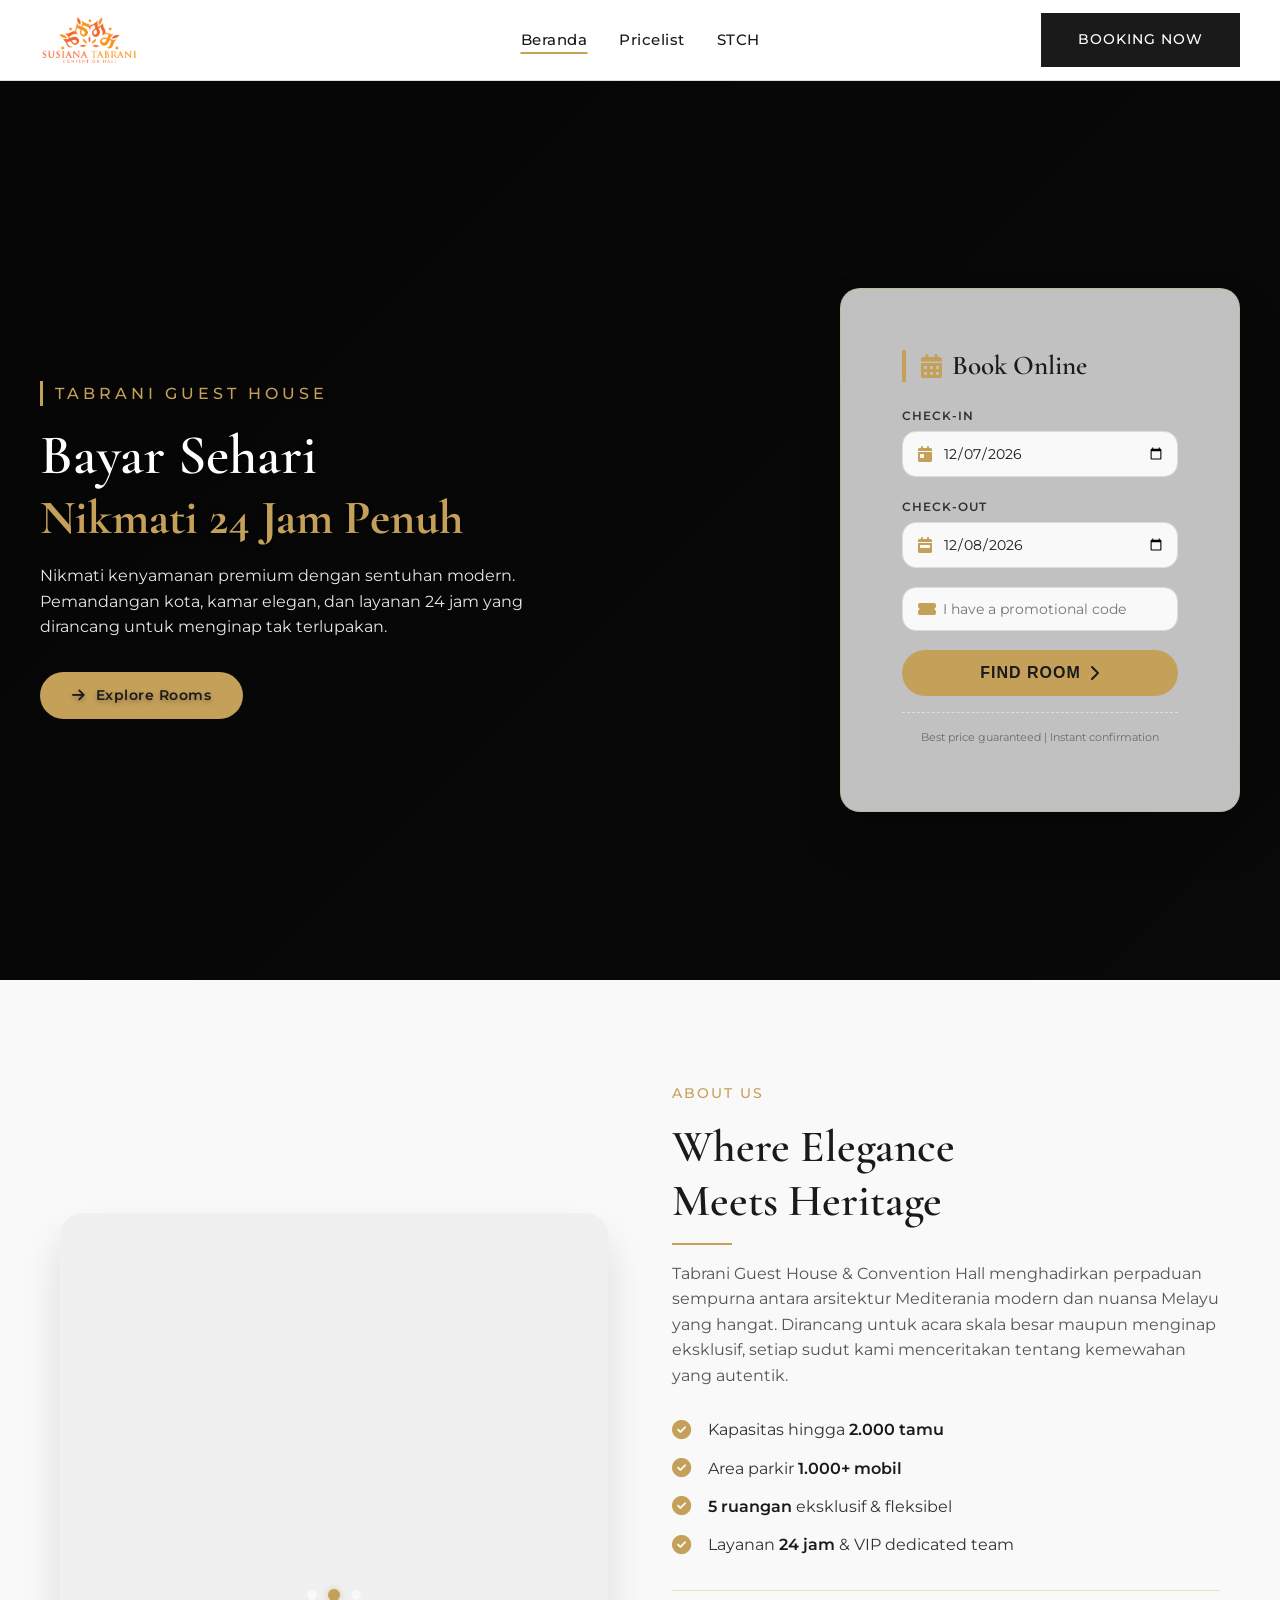
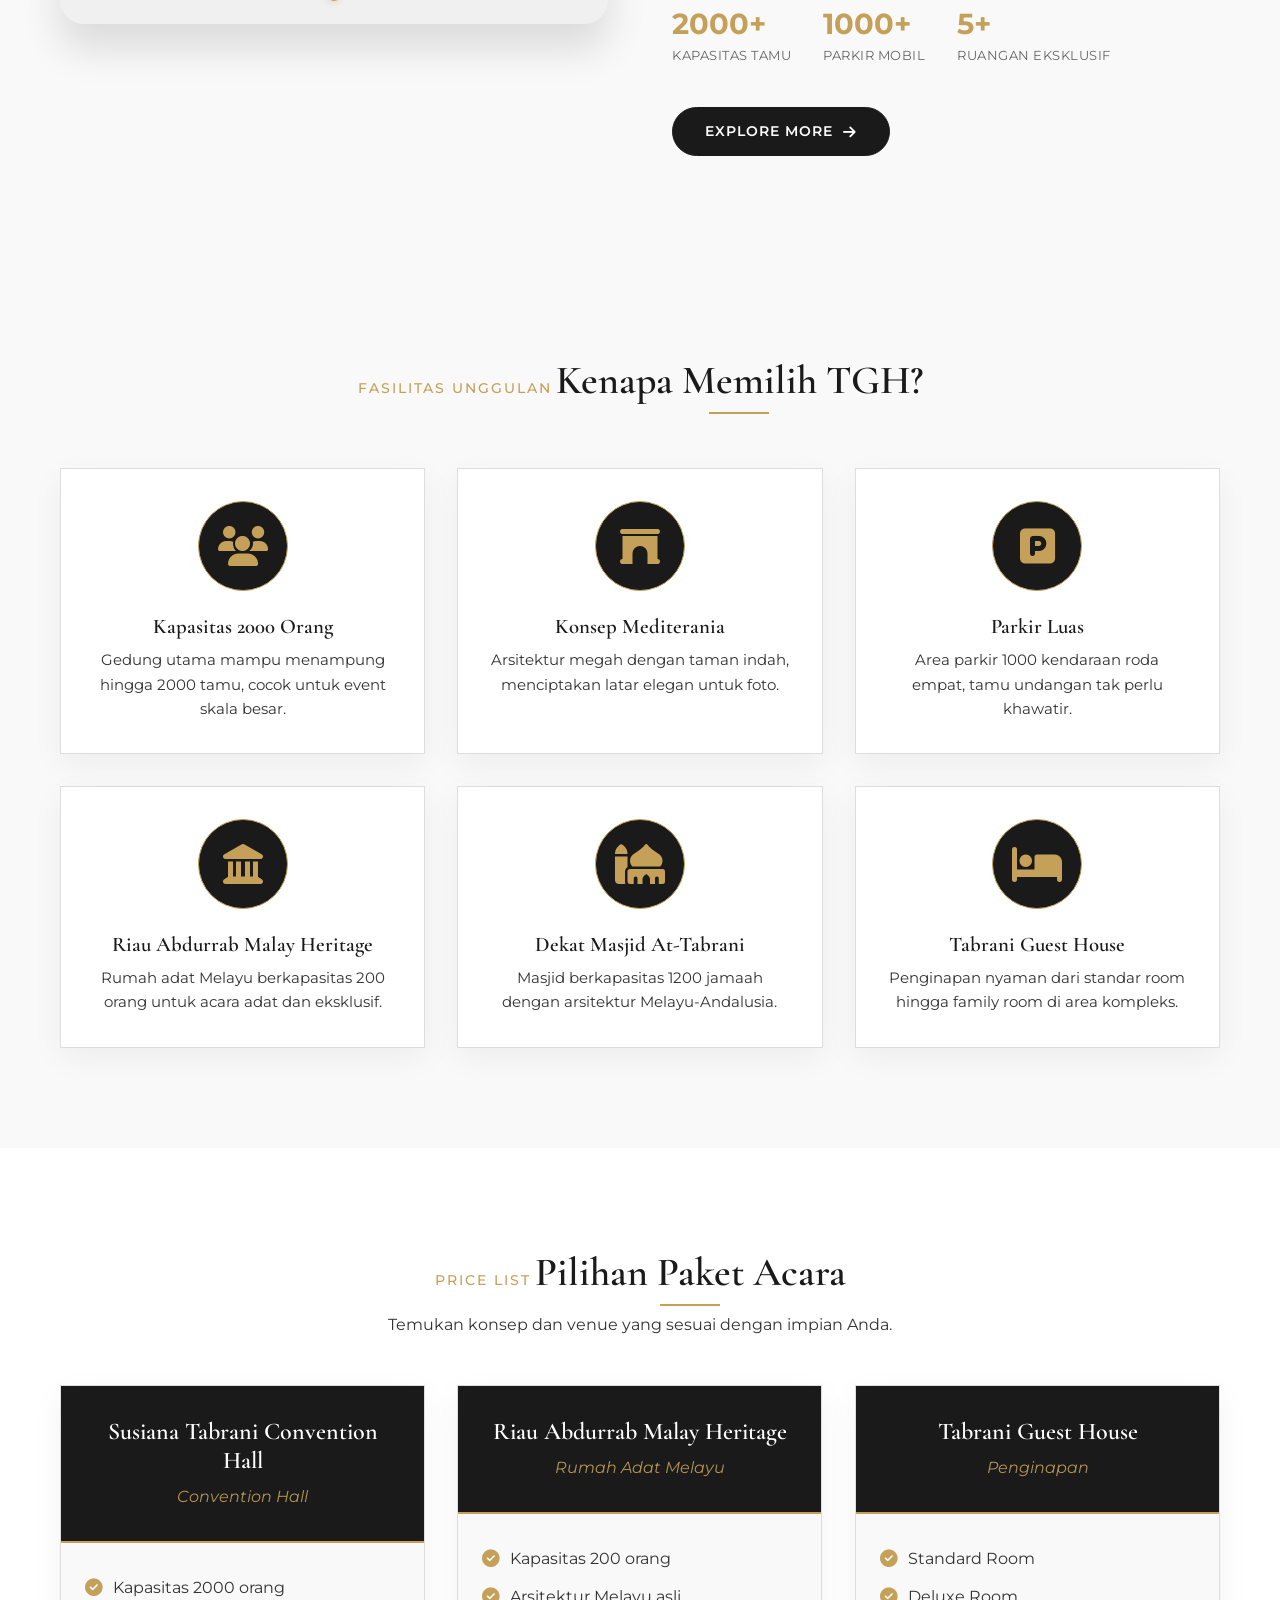
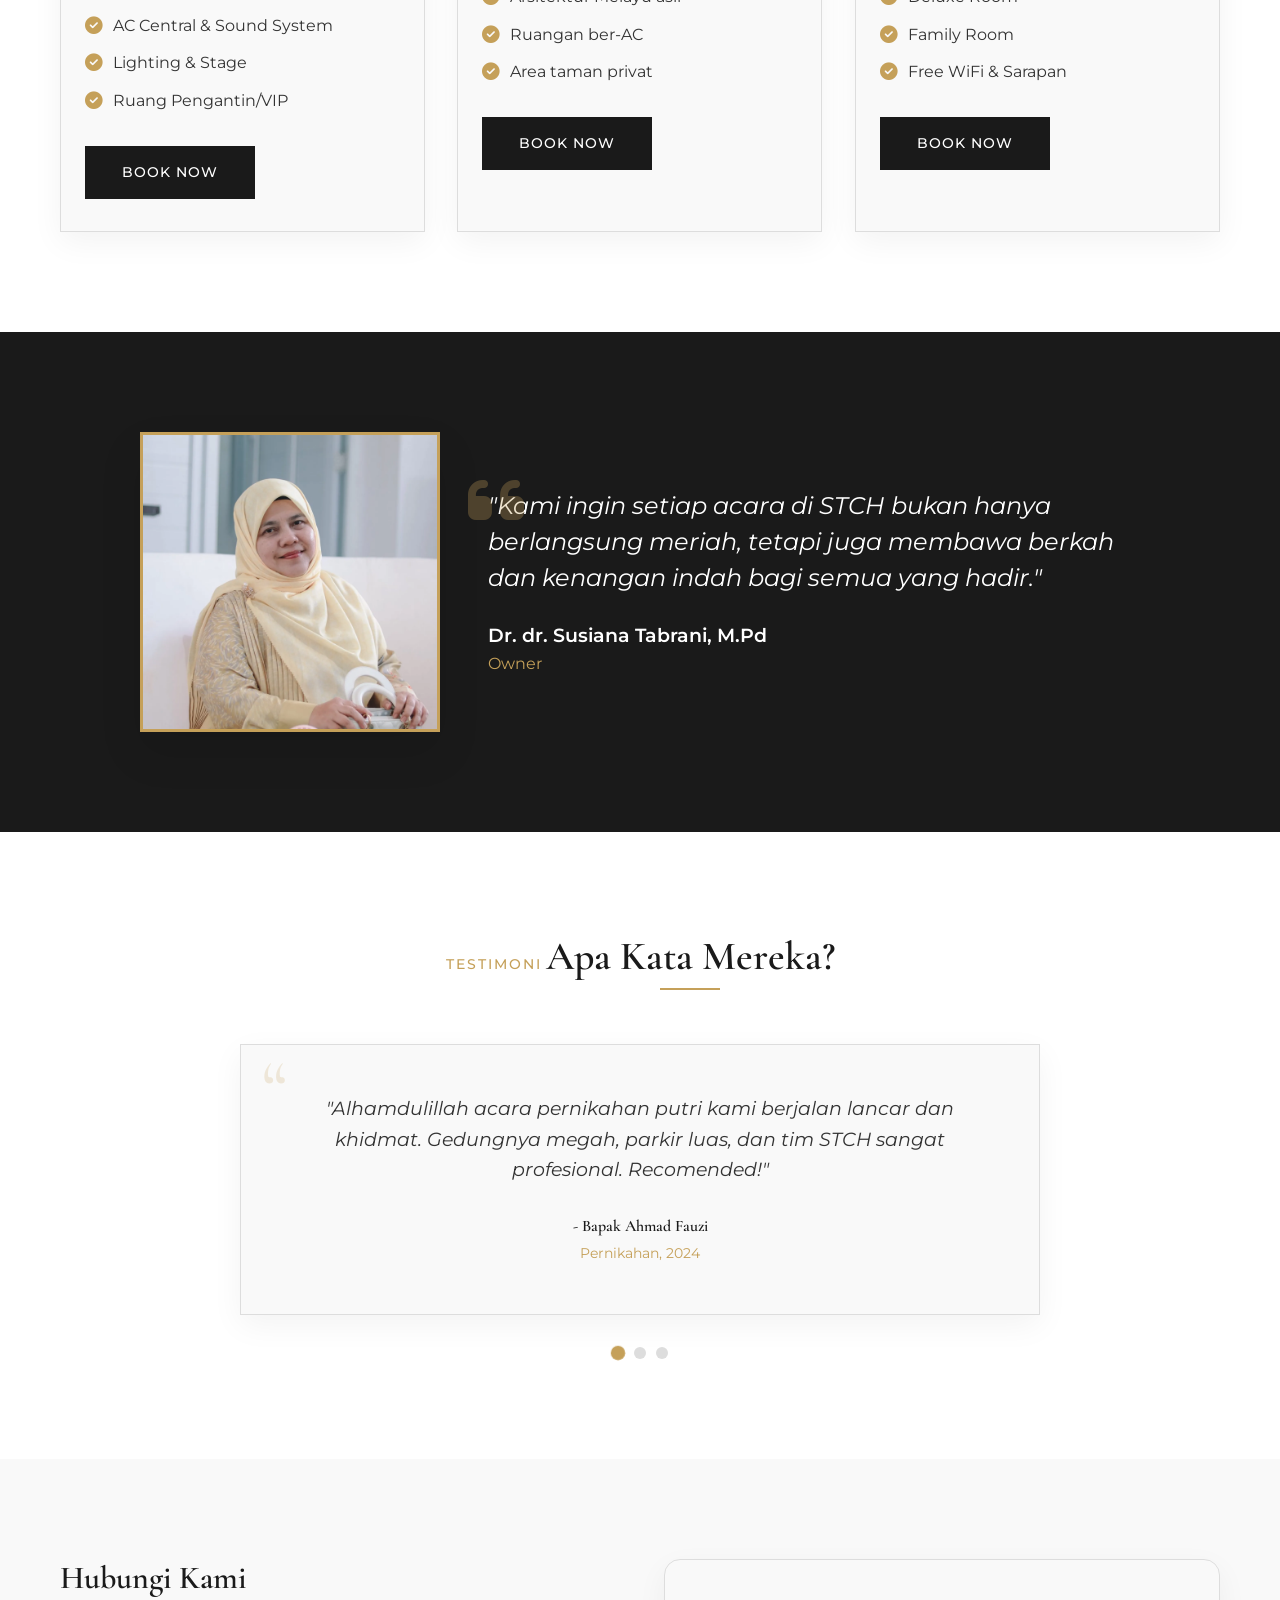
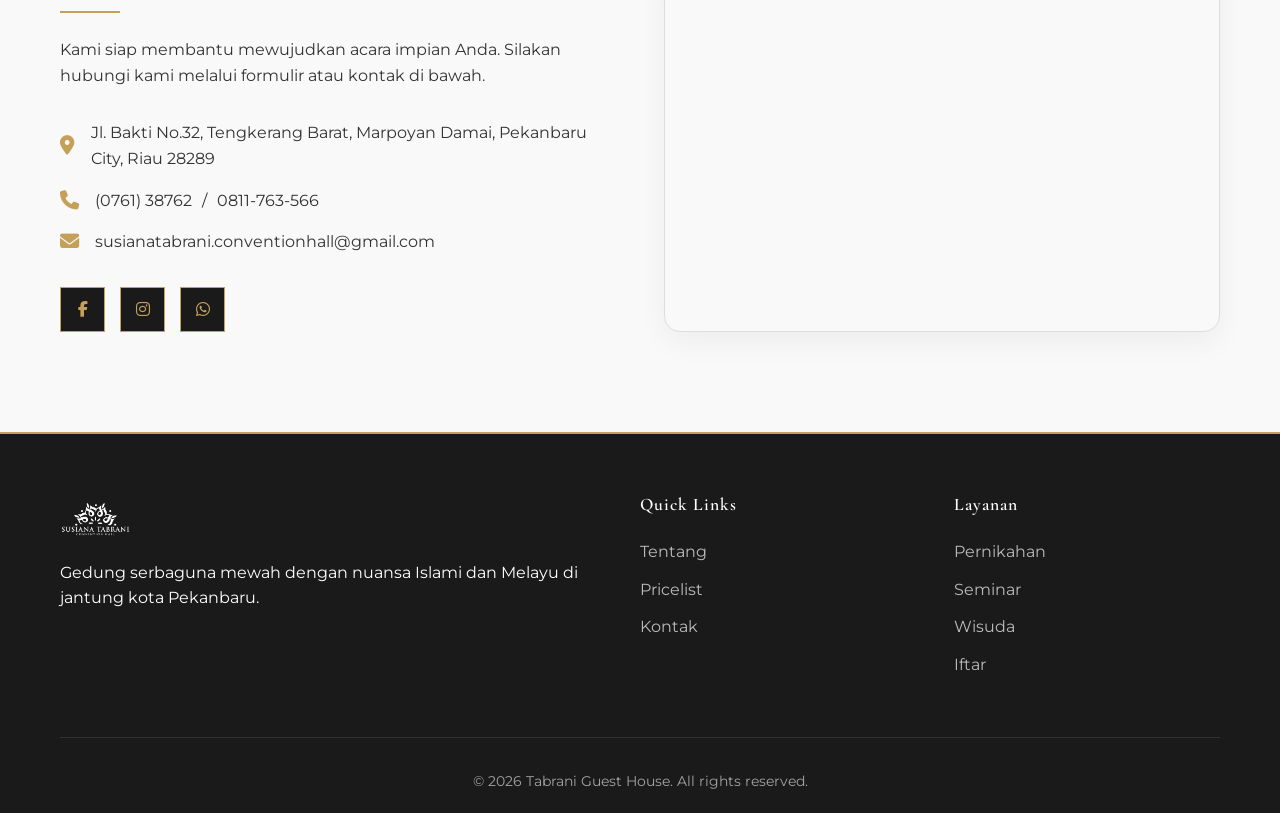
==== commit 1b5a51f0: "new" ====
--- a/index.html
+++ b/index.html
@@ -123,9 +123,11 @@
                 text-align: center;
                 padding: 100px 20px 60px;
             }
+
             .hero-text h1 {
                 font-size: 2.5rem;
             }
+
             .hero-booking-card {
                 margin: 0 auto;
             }
@@ -198,10 +200,12 @@
                 aspect-ratio: 16 / 9;
                 min-height: 220px;
             }
+
             .slider-dots {
                 bottom: 10px;
                 gap: 10px;
             }
+
             .slider-dots .dot {
                 width: 8px;
                 height: 8px;
@@ -259,7 +263,8 @@
     <section class="hero" id="home">
         <!-- Hero Slider (Background) -->
         <div class="hero-slider">
-            <div class="slide active" style="background-image: url('assets/menu/reservasi/GUEST_HOUSE/TGH-41.jpg');"></div>
+            <div class="slide active" style="background-image: url('assets/menu/reservasi/GUEST_HOUSE/TGH-41.jpg');">
+            </div>
             <div class="slide" style="background-image: url('assets/menu/reservasi/GUEST_HOUSE/TGH-24.jpg');"></div>
             <div class="slide" style="background-image: url('assets/menu/reservasi/GUEST_HOUSE/TGH-21.jpg');"></div>
             <div class="slide" style="background-image: url('assets/menu/reservasi/GUEST_HOUSE/TGH-29.jpg');"></div>
@@ -285,7 +290,8 @@
             <div class="hero-booking-card" data-aos="fade-up" data-aos-delay="150">
                 <div class="booking-card-inner">
                     <h3><i class="fas fa-calendar-alt"></i> Book Online</h3>
-                    <form id="quickBookingForm" action="assets/menu/reservasi/reservasi.php" method="GET" target="_blank">
+                    <form id="quickBookingForm" action="assets/menu/reservasi/reservasi.php" method="GET"
+                        target="_blank">
                         <div class="form-row">
                             <label>Check-in</label>
                             <div class="input-icon">
@@ -303,10 +309,12 @@
                         <div class="form-row promo-code">
                             <div class="input-icon">
                                 <i class="fas fa-ticket-alt"></i>
-                                <input type="text" name="promo" placeholder="I have a promotional code" autocomplete="off">
+                                <input type="text" name="promo" placeholder="I have a promotional code"
+                                    autocomplete="off">
                             </div>
                         </div>
-                        <button type="submit" class="btn booking-submit">FIND ROOM <i class="fas fa-chevron-right"></i></button>
+                        <button type="submit" class="btn booking-submit">FIND ROOM <i
+                                class="fas fa-chevron-right"></i></button>
                     </form>
                     <div class="booking-note">Best price guaranteed | Instant confirmation</div>
                 </div>
@@ -331,17 +339,25 @@
                         arsitektur Mediterania modern dan nuansa Melayu yang hangat. Dirancang untuk acara skala besar
                         maupun menginap eksklusif, setiap sudut kami menceritakan tentang kemewahan yang autentik.</p>
                     <div class="about-features">
-                        <div class="feature-item"><i class="fas fa-check-circle"></i><span>Kapasitas hingga <strong>2.000 tamu</strong></span></div>
-                        <div class="feature-item"><i class="fas fa-check-circle"></i><span>Area parkir <strong>1.000+ mobil</strong></span></div>
-                        <div class="feature-item"><i class="fas fa-check-circle"></i><span><strong>5 ruangan</strong> eksklusif & fleksibel</span></div>
-                        <div class="feature-item"><i class="fas fa-check-circle"></i><span>Layanan <strong>24 jam</strong> & VIP dedicated team</span></div>
+                        <div class="feature-item"><i class="fas fa-check-circle"></i><span>Kapasitas hingga
+                                <strong>2.000 tamu</strong></span></div>
+                        <div class="feature-item"><i class="fas fa-check-circle"></i><span>Area parkir <strong>1.000+
+                                    mobil</strong></span></div>
+                        <div class="feature-item"><i class="fas fa-check-circle"></i><span><strong>5 ruangan</strong>
+                                eksklusif & fleksibel</span></div>
+                        <div class="feature-item"><i class="fas fa-check-circle"></i><span>Layanan <strong>24
+                                    jam</strong> & VIP dedicated team</span></div>
                     </div>
                     <div class="about-stats-new">
-                        <div class="stat-new"><span class="stat-number">2000+</span><span class="stat-label">Kapasitas Tamu</span></div>
-                        <div class="stat-new"><span class="stat-number">1000+</span><span class="stat-label">Parkir Mobil</span></div>
-                        <div class="stat-new"><span class="stat-number">5+</span><span class="stat-label">Ruangan Eksklusif</span></div>
-                    </div>
-                    <a href="assets/menu/catalog.html" class="btn btn-primary about-btn">Explore More <i class="fas fa-arrow-right"></i></a>
+                        <div class="stat-new"><span class="stat-number">2000+</span><span class="stat-label">Kapasitas
+                                Tamu</span></div>
+                        <div class="stat-new"><span class="stat-number">1000+</span><span class="stat-label">Parkir
+                                Mobil</span></div>
+                        <div class="stat-new"><span class="stat-number">5+</span><span class="stat-label">Ruangan
+                                Eksklusif</span></div>
+                    </div>
+                    <a href="assets/menu/catalog.html" class="btn btn-primary about-btn">Explore More <i
+                            class="fas fa-arrow-right"></i></a>
                 </div>
             </div>
         </div>
@@ -356,41 +372,205 @@
                 <h2>Kenapa Memilih TGH?</h2>
             </div>
             <div class="facilities-grid">
-                <div class="facility-card" data-aos="zoom-in"><div class="facility-icon"><i class="fas fa-users"></i></div><h3>Kapasitas 2000 Orang</h3><p>Gedung utama mampu menampung hingga 2000 tamu, cocok untuk event skala besar.</p></div>
-                <div class="facility-card" data-aos="zoom-in" data-aos-delay="50"><div class="facility-icon"><i class="fas fa-archway"></i></div><h3>Konsep Mediterania</h3><p>Arsitektur megah dengan taman indah, menciptakan latar elegan untuk foto.</p></div>
-                <div class="facility-card" data-aos="zoom-in" data-aos-delay="100"><div class="facility-icon"><i class="fas fa-parking"></i></div><h3>Parkir Luas</h3><p>Area parkir 1000 kendaraan roda empat, tamu undangan tak perlu khawatir.</p></div>
-                <div class="facility-card" data-aos="zoom-in" data-aos-delay="150"><div class="facility-icon"><i class="fas fa-landmark"></i></div><h3>Riau Abdurrab Malay Heritage</h3><p>Rumah adat Melayu berkapasitas 200 orang untuk acara adat dan eksklusif.</p></div>
-                <div class="facility-card" data-aos="zoom-in" data-aos-delay="200"><div class="facility-icon"><i class="fas fa-mosque"></i></div><h3>Dekat Masjid At-Tabrani</h3><p>Masjid berkapasitas 1200 jamaah dengan arsitektur Melayu-Andalusia.</p></div>
-                <div class="facility-card" data-aos="zoom-in" data-aos-delay="250"><div class="facility-icon"><i class="fas fa-bed"></i></div><h3>Tabrani Guest House</h3><p>Penginapan nyaman dari standar room hingga family room di area kompleks.</p></div>
+                <div class="facility-card" data-aos="zoom-in">
+                    <div class="facility-icon"><i class="fas fa-users"></i></div>
+                    <h3>Kapasitas 2000 Orang</h3>
+                    <p>Gedung utama mampu menampung hingga 2000 tamu, cocok untuk event skala besar.</p>
+                </div>
+                <div class="facility-card" data-aos="zoom-in" data-aos-delay="50">
+                    <div class="facility-icon"><i class="fas fa-archway"></i></div>
+                    <h3>Konsep Mediterania</h3>
+                    <p>Arsitektur megah dengan taman indah, menciptakan latar elegan untuk foto.</p>
+                </div>
+                <div class="facility-card" data-aos="zoom-in" data-aos-delay="100">
+                    <div class="facility-icon"><i class="fas fa-parking"></i></div>
+                    <h3>Parkir Luas</h3>
+                    <p>Area parkir 1000 kendaraan roda empat, tamu undangan tak perlu khawatir.</p>
+                </div>
+                <div class="facility-card" data-aos="zoom-in" data-aos-delay="150">
+                    <div class="facility-icon"><i class="fas fa-landmark"></i></div>
+                    <h3>Riau Abdurrab Malay Heritage</h3>
+                    <p>Rumah adat Melayu berkapasitas 200 orang untuk acara adat dan eksklusif.</p>
+                </div>
+                <div class="facility-card" data-aos="zoom-in" data-aos-delay="200">
+                    <div class="facility-icon"><i class="fas fa-mosque"></i></div>
+                    <h3>Dekat Masjid At-Tabrani</h3>
+                    <p>Masjid berkapasitas 1200 jamaah dengan arsitektur Melayu-Andalusia.</p>
+                </div>
+                <div class="facility-card" data-aos="zoom-in" data-aos-delay="250">
+                    <div class="facility-icon"><i class="fas fa-bed"></i></div>
+                    <h3>Tabrani Guest House</h3>
+                    <p>Penginapan nyaman dari standar room hingga family room di area kompleks.</p>
+                </div>
             </div>
         </div>
     </section>
 
     <section class="pricing" id="pricing">
         <div class="container">
-            <div class="section-header" data-aos="fade-up"><span class="section-tag">Price List</span><h2>Pilihan Paket Acara</h2><p>Temukan konsep dan venue yang sesuai dengan impian Anda.</p></div>
+            <div class="section-header" data-aos="fade-up"><span class="section-tag">Price List</span>
+                <h2>Pilihan Paket Acara</h2>
+                <p>Temukan konsep dan venue yang sesuai dengan impian Anda.</p>
+            </div>
             <div class="pricing-grid">
-                <div class="pricing-card" data-aos="flip-left"><div class="pricing-header"><h3>Susiana Tabrani Convention Hall</h3><p class="pricing-type">Convention Hall</p></div><div class="pricing-body"><ul><li><i class="fas fa-check-circle"></i> Kapasitas 2000 orang</li><li><i class="fas fa-check-circle"></i> AC Central & Sound System</li><li><i class="fas fa-check-circle"></i> Lighting & Stage</li><li><i class="fas fa-check-circle"></i> Ruang Pengantin/VIP</li></ul><div class="pricing-footer"><a href="assets/menu/catalog.html" class="btn btn-primary">Book Now</a></div></div></div>
-                <div class="pricing-card" data-aos="flip-left" data-aos-delay="100"><div class="pricing-header"><h3>Riau Abdurrab Malay Heritage</h3><p class="pricing-type">Rumah Adat Melayu</p></div><div class="pricing-body"><ul><li><i class="fas fa-check-circle"></i> Kapasitas 200 orang</li><li><i class="fas fa-check-circle"></i> Arsitektur Melayu asli</li><li><i class="fas fa-check-circle"></i> Ruangan ber-AC</li><li><i class="fas fa-check-circle"></i> Area taman privat</li></ul><div class="pricing-footer"><a href="assets/menu/catalog.html" class="btn btn-primary">Book Now</a></div></div></div>
-                <div class="pricing-card" data-aos="flip-left" data-aos-delay="200"><div class="pricing-header"><h3>Tabrani Guest House</h3><p class="pricing-type">Penginapan</p></div><div class="pricing-body"><ul><li><i class="fas fa-check-circle"></i> Standard Room</li><li><i class="fas fa-check-circle"></i> Deluxe Room</li><li><i class="fas fa-check-circle"></i> Family Room</li><li><i class="fas fa-check-circle"></i> Free WiFi & Sarapan</li></ul><div class="pricing-footer"><a href="assets/menu/catalog.html" class="btn btn-primary">Book Now</a></div></div></div>
+                <div class="pricing-card" data-aos="flip-left">
+                    <div class="pricing-header">
+                        <h3>Susiana Tabrani Convention Hall</h3>
+                        <p class="pricing-type">Convention Hall</p>
+                    </div>
+                    <div class="pricing-body">
+                        <ul>
+                            <li><i class="fas fa-check-circle"></i> Kapasitas 2000 orang</li>
+                            <li><i class="fas fa-check-circle"></i> AC Central & Sound System</li>
+                            <li><i class="fas fa-check-circle"></i> Lighting & Stage</li>
+                            <li><i class="fas fa-check-circle"></i> Ruang Pengantin/VIP</li>
+                        </ul>
+                        <div class="pricing-footer"><a href="https://ihsanabrar.github.io/STCH/"
+                                class="btn btn-primary">Book Now</a></div>
+                    </div>
+                </div>
+                <div class="pricing-card" data-aos="flip-left" data-aos-delay="100">
+                    <div class="pricing-header">
+                        <h3>Riau Abdurrab Malay Heritage</h3>
+                        <p class="pricing-type">Rumah Adat Melayu</p>
+                    </div>
+                    <div class="pricing-body">
+                        <ul>
+                            <li><i class="fas fa-check-circle"></i> Kapasitas 200 orang</li>
+                            <li><i class="fas fa-check-circle"></i> Arsitektur Melayu asli</li>
+                            <li><i class="fas fa-check-circle"></i> Ruangan ber-AC</li>
+                            <li><i class="fas fa-check-circle"></i> Area taman privat</li>
+                        </ul>
+                        <div class="pricing-footer"><a href="assets/menu/catalog.html" class="btn btn-primary">Book
+                                Now</a></div>
+                    </div>
+                </div>
+                <div class="pricing-card" data-aos="flip-left" data-aos-delay="200">
+                    <div class="pricing-header">
+                        <h3>Tabrani Guest House</h3>
+                        <p class="pricing-type">Penginapan</p>
+                    </div>
+                    <div class="pricing-body">
+                        <ul>
+                            <li><i class="fas fa-check-circle"></i> Standard Room</li>
+                            <li><i class="fas fa-check-circle"></i> Deluxe Room</li>
+                            <li><i class="fas fa-check-circle"></i> Family Room</li>
+                            <li><i class="fas fa-check-circle"></i> Free WiFi & Sarapan</li>
+                        </ul>
+                        <div class="pricing-footer"><a href="assets/menu/catalog.html" class="btn btn-primary">Book
+                                Now</a></div>
+                    </div>
+                </div>
             </div>
         </div>
     </section>
 
     <section class="owner">
-        <div class="container"><div class="owner-wrapper" data-aos="fade-up"><div class="owner-image"><img src="assets/bu-susiana-edited-3.jpg" alt="Dr. dr. Susiana Tabrani, M.Pd"></div><div class="owner-quote"><i class="fas fa-quote-left quote-icon"></i><blockquote><p>"Kami ingin setiap acara di STCH bukan hanya berlangsung meriah, tetapi juga membawa berkah dan kenangan indah bagi semua yang hadir."</p><cite>Dr. dr. Susiana Tabrani, M.Pd</cite><span>Owner</span></blockquote></div></div></div>
+        <div class="container">
+            <div class="owner-wrapper" data-aos="fade-up">
+                <div class="owner-image"><img src="assets/bu-susiana-edited-3.jpg" alt="Dr. dr. Susiana Tabrani, M.Pd">
+                </div>
+                <div class="owner-quote"><i class="fas fa-quote-left quote-icon"></i>
+                    <blockquote>
+                        <p>"Kami ingin setiap acara di STCH bukan hanya berlangsung meriah, tetapi juga membawa berkah
+                            dan kenangan indah bagi semua yang hadir."</p><cite>Dr. dr. Susiana Tabrani,
+                            M.Pd</cite><span>Owner</span>
+                    </blockquote>
+                </div>
+            </div>
+        </div>
     </section>
 
     <section class="testimonials" id="testimonials">
-        <div class="container"><div class="section-header" data-aos="fade-up"><span class="section-tag">Testimoni</span><h2>Apa Kata Mereka?</h2></div><div class="testimonial-slider" data-aos="fade-up"><div class="testimonial-slide active"><div class="testimonial-card"><p>"Alhamdulillah acara pernikahan putri kami berjalan lancar dan khidmat. Gedungnya megah, parkir luas, dan tim STCH sangat profesional. Recomended!"</p><h4>- Bapak Ahmad Fauzi</h4><span>Pernikahan, 2024</span></div></div><div class="testimonial-slide"><div class="testimonial-card"><p>"Seminar perusahaan kami dengan peserta 1500 orang berlangsung sukses. Fasilitas lengkap, sound system jernih, dan AC dingin. Terima kasih STCH!"</p><h4>- PT. Riau Andalan</h4><span>Corporate Seminar, 2024</span></div></div><div class="testimonial-slide"><div class="testimonial-card"><p>"Tempatnya cantik banget! Taman dan gedung mediteranianya instagramable. Tamu undangan pada betah. Next kalau ada acara keluarga, pasti balik lagi."</p><h4>- Ibu Rina Andriani</h4><span>Resepsi Pernikahan</span></div></div></div><div class="testimonial-dots"><span class="dot active"></span><span class="dot"></span><span class="dot"></span></div></div>
+        <div class="container">
+            <div class="section-header" data-aos="fade-up"><span class="section-tag">Testimoni</span>
+                <h2>Apa Kata Mereka?</h2>
+            </div>
+            <div class="testimonial-slider" data-aos="fade-up">
+                <div class="testimonial-slide active">
+                    <div class="testimonial-card">
+                        <p>"Alhamdulillah acara pernikahan putri kami berjalan lancar dan khidmat. Gedungnya megah,
+                            parkir luas, dan tim STCH sangat profesional. Recomended!"</p>
+                        <h4>- Bapak Ahmad Fauzi</h4><span>Pernikahan, 2024</span>
+                    </div>
+                </div>
+                <div class="testimonial-slide">
+                    <div class="testimonial-card">
+                        <p>"Seminar perusahaan kami dengan peserta 1500 orang berlangsung sukses. Fasilitas lengkap,
+                            sound system jernih, dan AC dingin. Terima kasih STCH!"</p>
+                        <h4>- PT. Riau Andalan</h4><span>Corporate Seminar, 2024</span>
+                    </div>
+                </div>
+                <div class="testimonial-slide">
+                    <div class="testimonial-card">
+                        <p>"Tempatnya cantik banget! Taman dan gedung mediteranianya instagramable. Tamu undangan pada
+                            betah. Next kalau ada acara keluarga, pasti balik lagi."</p>
+                        <h4>- Ibu Rina Andriani</h4><span>Resepsi Pernikahan</span>
+                    </div>
+                </div>
+            </div>
+            <div class="testimonial-dots"><span class="dot active"></span><span class="dot"></span><span
+                    class="dot"></span></div>
+        </div>
     </section>
 
     <section class="contact" id="contact">
-        <div class="container"><div class="contact-grid"><div class="contact-info" data-aos="fade-right"><h2>Hubungi Kami</h2><p>Kami siap membantu mewujudkan acara impian Anda. Silakan hubungi kami melalui formulir atau kontak di bawah.</p><div class="info-details"><p><i class="fas fa-map-marker-alt"></i> Jl. Bakti No.32, Tengkerang Barat, Marpoyan Damai, Pekanbaru City, Riau 28289</p><p><i class="fas fa-phone"></i> <a href="tel:+6276138762">(0761) 38762</a> / <a href="https://wa.me/62811763566">0811-763-566</a></p><p><i class="fas fa-envelope"></i> <a href="mailto:info@stch.com">susianatabrani.conventionhall@gmail.com</a></p></div><div class="social-links"><a href="https://www.facebook.com/susianatabrani.conventionhall.3"><i class="fab fa-facebook-f"></i></a><a href="https://www.instagram.com/susianatabrani_conventionhall/"><i class="fab fa-instagram"></i></a><a href="https://wa.me/62811763566"><i class="fab fa-whatsapp"></i></a></div></div><div class="contact-map" data-aos="fade-left"><iframe src="https://www.google.com/maps/embed?pb=!1m18!1m12!1m3!1d3989.6778820747527!2d101.42126657403703!3d0.4807342637548297!2m3!1f0!2f0!3f0!3m2!1i1024!2i768!4f13.1!3m3!1m2!1s0x31d5a91918d5d3ad%3A0xdfd81c40a43c6385!2sSusiana%20Tabrani%20Convention%20Hall!5e0!3m2!1sid!2sid!4v1775966626716!5m2!1sid!2sid" loading="lazy" referrerpolicy="no-referrer-when-downgrade" allowfullscreen="" title="Lokasi Susiana Tabrani Convention Hall"></iframe></div></div></div>
+        <div class="container">
+            <div class="contact-grid">
+                <div class="contact-info" data-aos="fade-right">
+                    <h2>Hubungi Kami</h2>
+                    <p>Kami siap membantu mewujudkan acara impian Anda. Silakan hubungi kami melalui formulir atau
+                        kontak di bawah.</p>
+                    <div class="info-details">
+                        <p><i class="fas fa-map-marker-alt"></i> Jl. Bakti No.32, Tengkerang Barat, Marpoyan Damai,
+                            Pekanbaru City, Riau 28289</p>
+                        <p><i class="fas fa-phone"></i> <a href="tel:+6276138762">(0761) 38762</a> / <a
+                                href="https://wa.me/62811763566">0811-763-566</a></p>
+                        <p><i class="fas fa-envelope"></i> <a
+                                href="mailto:info@stch.com">susianatabrani.conventionhall@gmail.com</a></p>
+                    </div>
+                    <div class="social-links"><a href="https://www.facebook.com/susianatabrani.conventionhall.3"><i
+                                class="fab fa-facebook-f"></i></a><a
+                            href="https://www.instagram.com/susianatabrani_conventionhall/"><i
+                                class="fab fa-instagram"></i></a><a href="https://wa.me/62811763566"><i
+                                class="fab fa-whatsapp"></i></a></div>
+                </div>
+                <div class="contact-map" data-aos="fade-left"><iframe
+                        src="https://www.google.com/maps/embed?pb=!1m18!1m12!1m3!1d3989.6778820747527!2d101.42126657403703!3d0.4807342637548297!2m3!1f0!2f0!3f0!3m2!1i1024!2i768!4f13.1!3m3!1m2!1s0x31d5a91918d5d3ad%3A0xdfd81c40a43c6385!2sSusiana%20Tabrani%20Convention%20Hall!5e0!3m2!1sid!2sid!4v1775966626716!5m2!1sid!2sid"
+                        loading="lazy" referrerpolicy="no-referrer-when-downgrade" allowfullscreen=""
+                        title="Lokasi Susiana Tabrani Convention Hall"></iframe></div>
+            </div>
+        </div>
     </section>
 
     <footer class="footer">
-        <div class="container"><div class="footer-content"><div class="footer-logo"><img src="assets/logo-stch.png" alt="STCH"><p>Gedung serbaguna mewah dengan nuansa Islami dan Melayu di jantung kota Pekanbaru.</p></div><div class="footer-links"><h4>Quick Links</h4><ul><li><a href="#about">Tentang</a></li><li><a href="assets/menu/catalog.html">Pricelist</a></li><li><a href="#contact">Kontak</a></li></ul></div><div class="footer-links"><h4>Layanan</h4><ul><li><a href="assets/menu/catalog.html">Pernikahan</a></li><li><a href="assets/menu/catalog.html">Seminar</a></li><li><a href="assets/menu/catalog.html">Wisuda</a></li><li><a href="assets/menu/catalog.html">Iftar</a></li></ul></div></div><div class="footer-bottom"><p>&copy; 2026 Susiana Tabrani Convention Hall. All rights reserved.</p></div></div>
+        <div class="container">
+            <div class="footer-content">
+                <div class="footer-logo"><img src="assets/logo-stch.png" alt="STCH">
+                    <p>Gedung serbaguna mewah dengan nuansa Islami dan Melayu di jantung kota Pekanbaru.</p>
+                </div>
+                <div class="footer-links">
+                    <h4>Quick Links</h4>
+                    <ul>
+                        <li><a href="#about">Tentang</a></li>
+                        <li><a href="assets/menu/catalog.html">Pricelist</a></li>
+                        <li><a href="#contact">Kontak</a></li>
+                    </ul>
+                </div>
+                <div class="footer-links">
+                    <h4>Layanan</h4>
+                    <ul>
+                        <li><a href="assets/menu/catalog.html">Pernikahan</a></li>
+                        <li><a href="assets/menu/catalog.html">Seminar</a></li>
+                        <li><a href="assets/menu/catalog.html">Wisuda</a></li>
+                        <li><a href="assets/menu/catalog.html">Iftar</a></li>
+                    </ul>
+                </div>
+            </div>
+            <div class="footer-bottom">
+                <p>&copy; 2026 Tabrani Guest House. All rights reserved.</p>
+            </div>
+        </div>
     </footer>
 
     <script src="https://unpkg.com/aos@2.3.1/dist/aos.js"></script>
@@ -399,7 +579,7 @@
         AOS.init({ duration: 800, once: true, offset: 50 });
 
         // Date logic for booking form
-        (function() {
+        (function () {
             const today = new Date();
             const tomorrow = new Date(today); tomorrow.setDate(today.getDate() + 1);
             const dayAfter = new Date(today); dayAfter.setDate(today.getDate() + 2);
@@ -431,7 +611,7 @@
         })();
 
         // Hero Slider (otomatis, tanpa dot interaksi karena dot disembunyikan)
-        (function() {
+        (function () {
             const slides = document.querySelectorAll('.hero-slider .slide');
             let current = 0;
             let interval;
@@ -450,8 +630,8 @@
         })();
 
         // About Slider (tetap dengan dot)
-        (function() {
-            const images = ["assets/menu/reservasi/GUEST_HOUSE/TGH-24.jpg","assets/menu/reservasi/GUEST_HOUSE/TGH-21.jpg","assets/menu/reservasi/GUEST_HOUSE/TGH-29.jpg"];
+        (function () {
+            const images = ["assets/menu/reservasi/GUEST_HOUSE/TGH-24.jpg", "assets/menu/reservasi/GUEST_HOUSE/TGH-21.jpg", "assets/menu/reservasi/GUEST_HOUSE/TGH-29.jpg"];
             let idx = 0, interval;
             const container = document.getElementById('aboutSlider');
             const dotsContainer = document.getElementById('sliderDots');
--- a/assets/css/style.css
+++ b/assets/css/style.css
@@ -25,6 +25,11 @@
     scroll-behavior: smooth;
 }
 
+body::-webkit-scrollbar {
+    width: 0;
+    background: transparent;
+}
+
 body {
     font-family: var(--font-body);
     color: var(--gray);
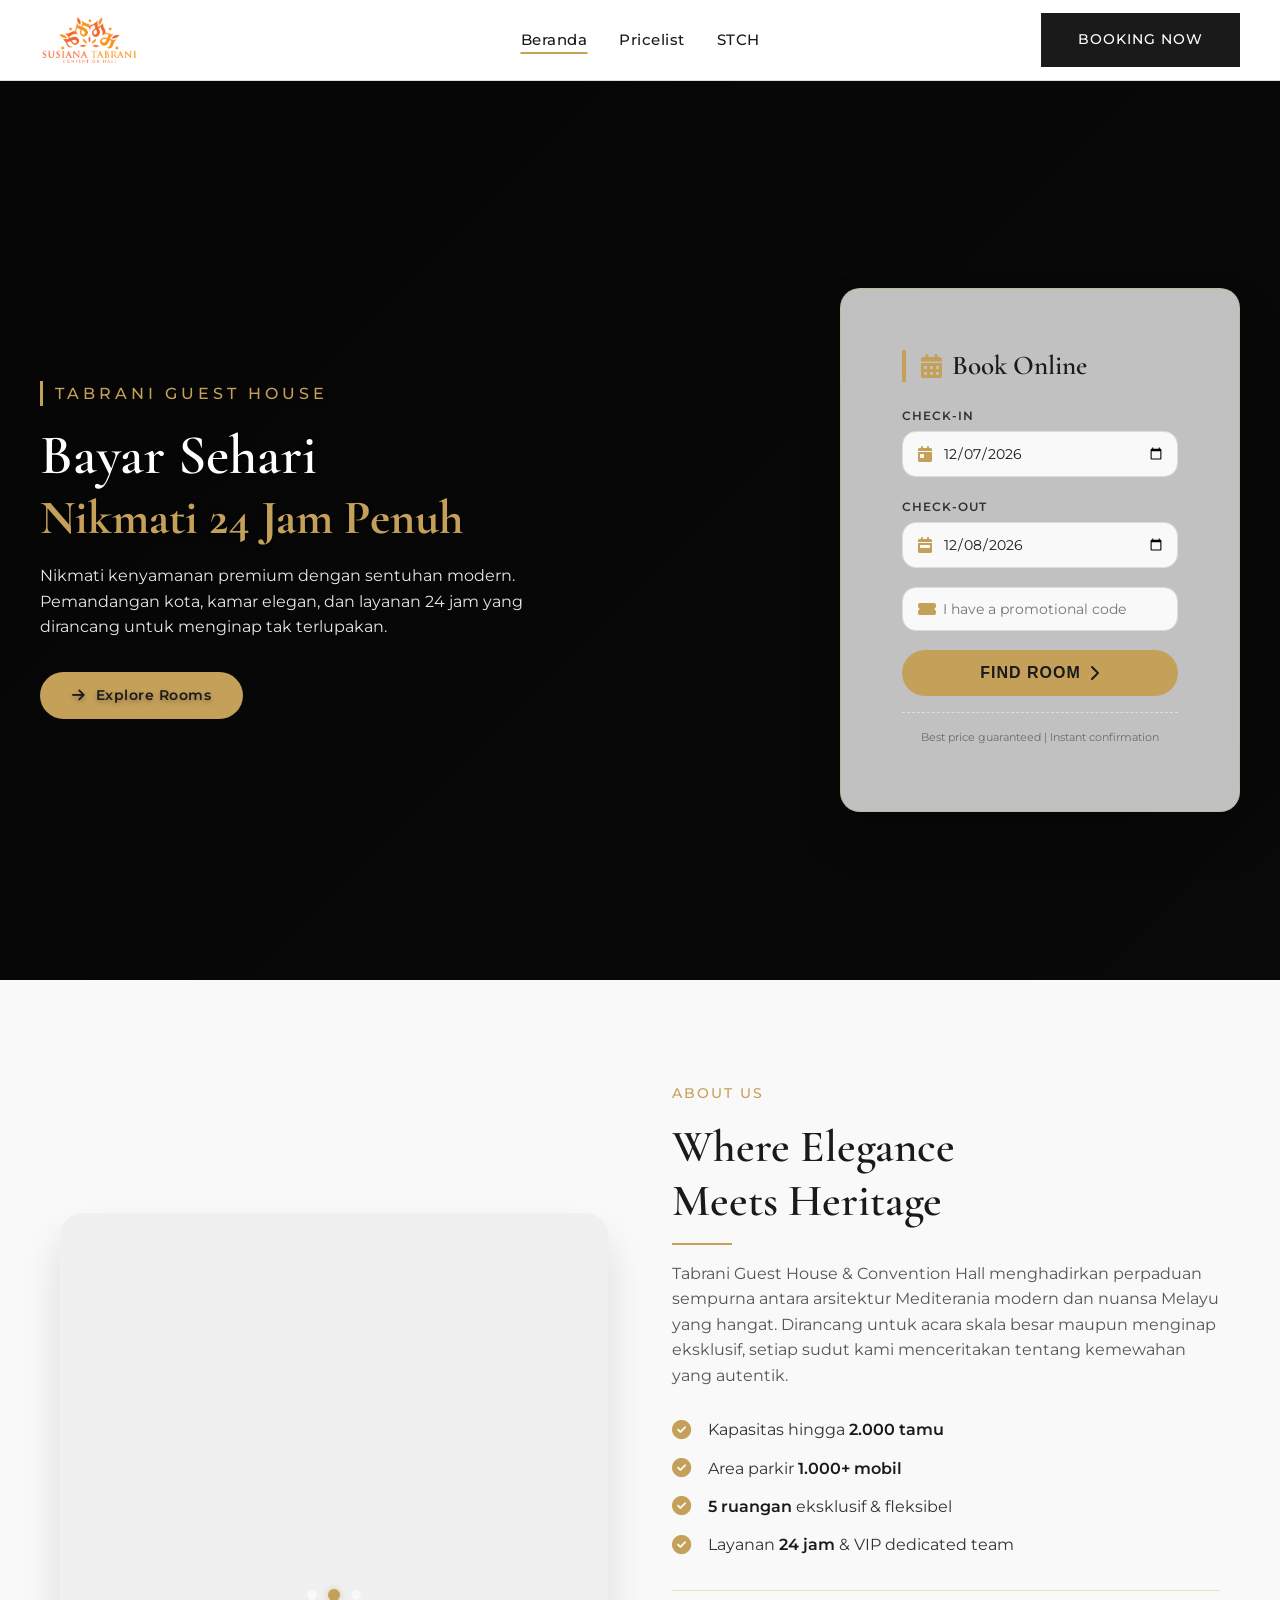
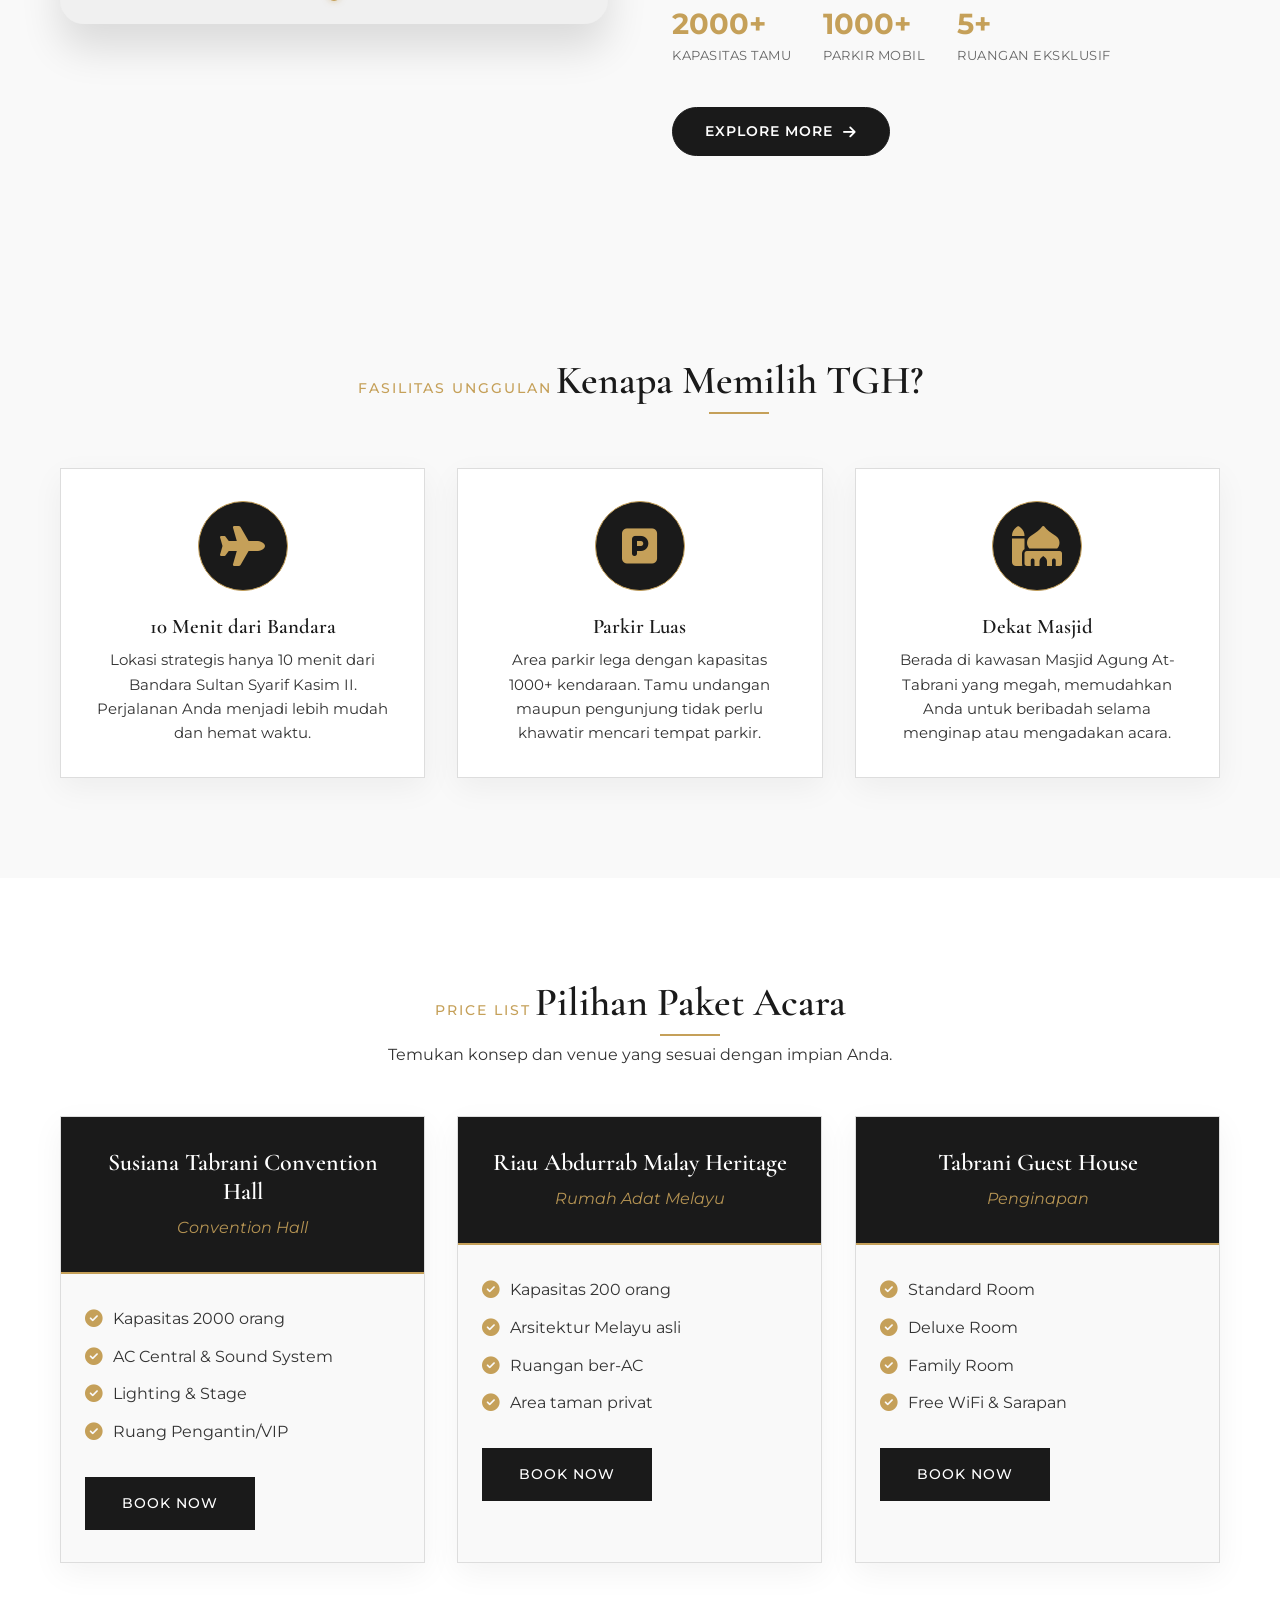
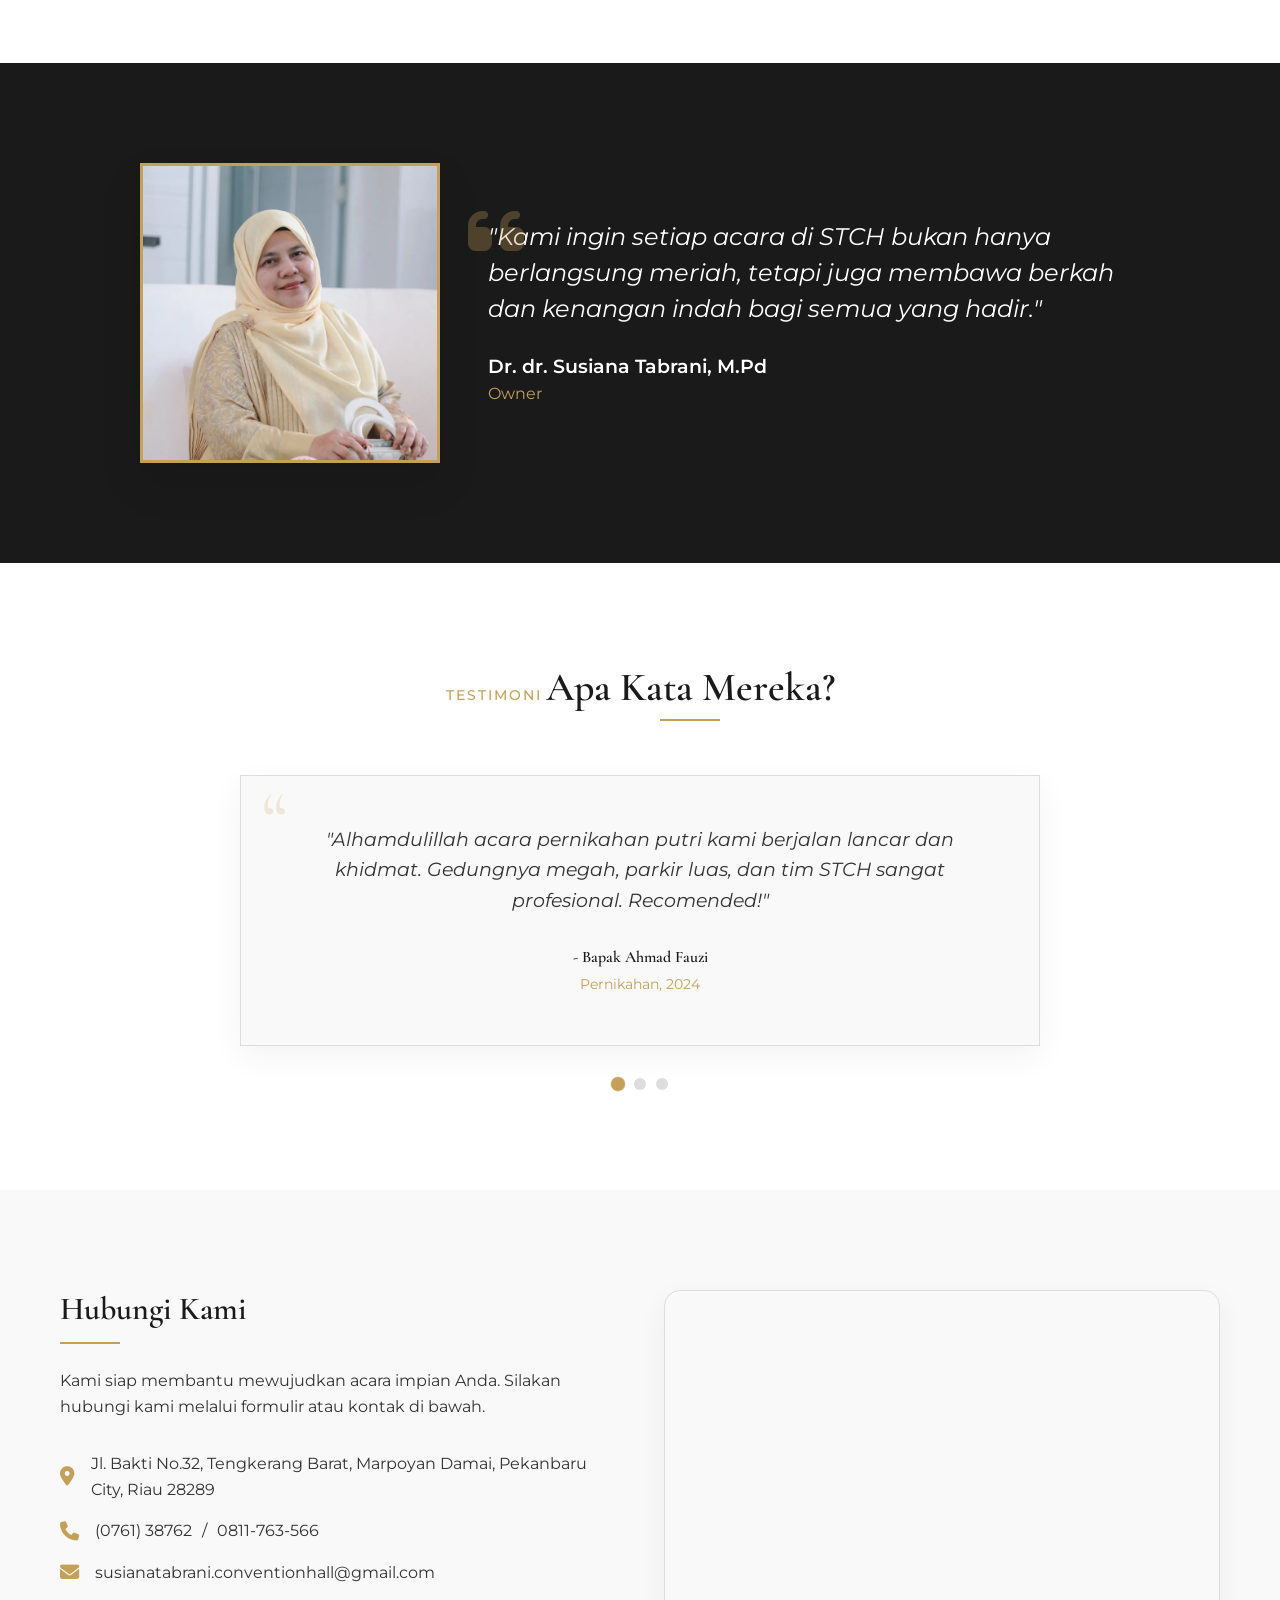
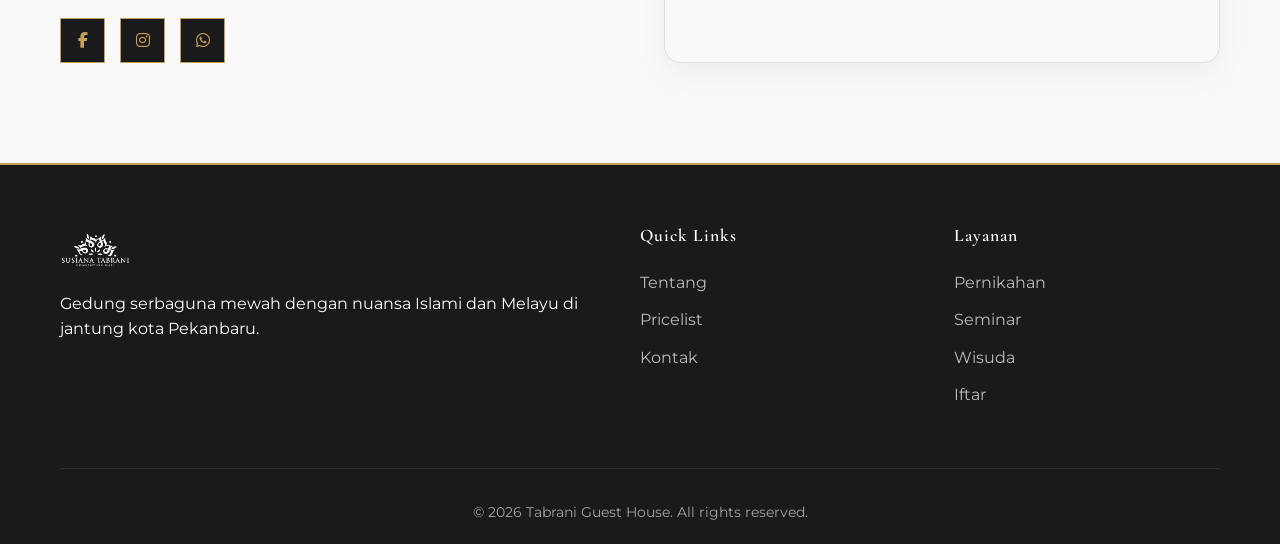
==== commit 1a4f98ed: "fixed" ====
--- a/index.html
+++ b/index.html
@@ -3,7 +3,7 @@
 
 <head>
     <meta charset="UTF-8">
-    <meta name="viewport" content="width=device-width, initial-scale=1.0, user-scalable=yes">
+    <meta name="viewport" content="width=device-width, initial-scale=1.0, user-scalable=yes, viewport-fit=cover">
     <title>Tabrani Guest House - Menginap Sesuai Waktu Anda</title>
     <meta name="description"
         content="Guest house mewah di Pekanbaru dengan fasilitas lengkap, pemandangan kota, dan sistem booking 24 jam. Nikmati kenyamanan modern dengan sentuhan elegan.">
@@ -61,7 +61,6 @@
             z-index: 2;
         }
 
-        /* Overlay lebih terang (hitam dengan opacity kecil) */
         .hero-slider .slide::after {
             content: '';
             position: absolute;
@@ -70,16 +69,13 @@
             width: 100%;
             height: 100%;
             background: rgba(0, 0, 0, 0.3);
-            /* lebih terang dari 0.5 */
             z-index: 1;
         }
 
-        /* Sembunyikan dot slider */
         .hero-dots {
             display: none;
         }
 
-        /* Konten hero di atas slider */
         .hero-container-new {
             position: relative;
             z-index: 15;
@@ -133,7 +129,7 @@
             }
         }
 
-        /* ========== ABOUT SLIDER (tetap berfungsi) ========== */
+        /* About slider */
         .about-slider-container {
             position: relative;
             width: 100%;
@@ -211,6 +207,72 @@
                 height: 8px;
             }
         }
+
+        /* ========== PENYESUAIAN KHUSUS UNTUK LAYAR KECIL (iPhone 13) ========== */
+        @media (max-width: 480px) {
+            .hero-text h1 {
+                font-size: 1.9rem;
+            }
+            .hero-text h1 .hero-highlight {
+                font-size: 1.6rem;
+            }
+            .hero-explore-btn {
+                padding: 8px 20px;
+                font-size: 0.8rem;
+            }
+            .hero-booking-card {
+                padding: 1rem;
+            }
+            .booking-card-inner {
+                padding: 1rem;
+            }
+            .booking-card-inner h3 {
+                font-size: 1.4rem;
+            }
+            .facility-card {
+                padding: 1rem;
+            }
+            .facility-icon {
+                width: 70px;
+                height: 70px;
+                font-size: 2rem;
+            }
+            .section-header h2 {
+                font-size: 2rem;
+            }
+            .about-content h2 {
+                font-size: 1.8rem;
+            }
+            .about-stats-new {
+                gap: 1rem;
+                flex-wrap: wrap;
+                justify-content: center;
+            }
+            .stat-new .stat-number {
+                font-size: 1.4rem;
+            }
+            .pricing-header h3 {
+                font-size: 1.3rem;
+            }
+            .pricing-body {
+                padding: 1rem;
+            }
+            .testimonial-card {
+                padding: 1.5rem;
+            }
+            .testimonial-card p {
+                font-size: 1rem;
+            }
+            .contact-map {
+                min-height: 250px;
+            }
+            .footer-logo img {
+                height: 40px;
+            }
+            .container {
+                padding: 0 15px;
+            }
+        }
     </style>
 </head>
 
@@ -241,7 +303,7 @@
         </div>
     </header>
 
-    <!-- ========== MOBILE NAV ========== -->
+    <!-- Mobile Nav -->
     <div class="mobile-nav" id="mobileNav">
         <div class="mobile-nav-header">
             <div class="logo">
@@ -259,9 +321,8 @@
         </ul>
     </div>
 
-    <!-- ========== HERO SECTION dengan SLIDER OTOMATIS (tanpa dot) ========== -->
+    <!-- HERO SECTION -->
     <section class="hero" id="home">
-        <!-- Hero Slider (Background) -->
         <div class="hero-slider">
             <div class="slide active" style="background-image: url('assets/menu/reservasi/GUEST_HOUSE/TGH-41.jpg');">
             </div>
@@ -269,7 +330,6 @@
             <div class="slide" style="background-image: url('assets/menu/reservasi/GUEST_HOUSE/TGH-21.jpg');"></div>
             <div class="slide" style="background-image: url('assets/menu/reservasi/GUEST_HOUSE/TGH-29.jpg');"></div>
         </div>
-        <!-- Dots disembunyikan via CSS, tetap ada di HTML tapi tidak terlihat -->
         <div class="hero-dots">
             <span class="dot active"></span>
             <span class="dot"></span>
@@ -322,7 +382,7 @@
         </div>
     </section>
 
-    <!-- ========== ABOUT SECTION ========== -->
+    <!-- ABOUT SECTION -->
     <section class="about" id="about">
         <div class="container">
             <div class="about-grid">
@@ -363,8 +423,7 @@
         </div>
     </section>
 
-    <!-- ========== FACILITIES, PRICING, OWNER, TESTIMONIALS, CONTACT, FOOTER (SAMA SEPERTI SEBELUMNYA) ========== -->
-    <!-- Bagian ini tidak diubah, hanya disalin dari versi sebelumnya agar lengkap -->
+    <!-- FACILITIES SECTION (3 KARTU) -->
     <section class="facilities" id="facilities">
         <div class="container">
             <div class="section-header" data-aos="fade-up">
@@ -373,39 +432,25 @@
             </div>
             <div class="facilities-grid">
                 <div class="facility-card" data-aos="zoom-in">
-                    <div class="facility-icon"><i class="fas fa-users"></i></div>
-                    <h3>Kapasitas 2000 Orang</h3>
-                    <p>Gedung utama mampu menampung hingga 2000 tamu, cocok untuk event skala besar.</p>
+                    <div class="facility-icon"><i class="fas fa-plane"></i></div>
+                    <h3>10 Menit dari Bandara</h3>
+                    <p>Lokasi strategis hanya 10 menit dari Bandara Sultan Syarif Kasim II. Perjalanan Anda menjadi lebih mudah dan hemat waktu.</p>
                 </div>
                 <div class="facility-card" data-aos="zoom-in" data-aos-delay="50">
-                    <div class="facility-icon"><i class="fas fa-archway"></i></div>
-                    <h3>Konsep Mediterania</h3>
-                    <p>Arsitektur megah dengan taman indah, menciptakan latar elegan untuk foto.</p>
-                </div>
-                <div class="facility-card" data-aos="zoom-in" data-aos-delay="100">
                     <div class="facility-icon"><i class="fas fa-parking"></i></div>
                     <h3>Parkir Luas</h3>
-                    <p>Area parkir 1000 kendaraan roda empat, tamu undangan tak perlu khawatir.</p>
-                </div>
-                <div class="facility-card" data-aos="zoom-in" data-aos-delay="150">
-                    <div class="facility-icon"><i class="fas fa-landmark"></i></div>
-                    <h3>Riau Abdurrab Malay Heritage</h3>
-                    <p>Rumah adat Melayu berkapasitas 200 orang untuk acara adat dan eksklusif.</p>
-                </div>
-                <div class="facility-card" data-aos="zoom-in" data-aos-delay="200">
+                    <p>Area parkir lega dengan kapasitas 1000+ kendaraan. Tamu undangan maupun pengunjung tidak perlu khawatir mencari tempat parkir.</p>
+                </div>
+                <div class="facility-card" data-aos="zoom-in" data-aos-delay="100">
                     <div class="facility-icon"><i class="fas fa-mosque"></i></div>
-                    <h3>Dekat Masjid At-Tabrani</h3>
-                    <p>Masjid berkapasitas 1200 jamaah dengan arsitektur Melayu-Andalusia.</p>
-                </div>
-                <div class="facility-card" data-aos="zoom-in" data-aos-delay="250">
-                    <div class="facility-icon"><i class="fas fa-bed"></i></div>
-                    <h3>Tabrani Guest House</h3>
-                    <p>Penginapan nyaman dari standar room hingga family room di area kompleks.</p>
+                    <h3>Dekat Masjid</h3>
+                    <p>Berada di kawasan Masjid Agung At-Tabrani yang megah, memudahkan Anda untuk beribadah selama menginap atau mengadakan acara.</p>
                 </div>
             </div>
         </div>
     </section>
 
+    <!-- PRICING SECTION -->
     <section class="pricing" id="pricing">
         <div class="container">
             <div class="section-header" data-aos="fade-up"><span class="section-tag">Price List</span>
@@ -465,6 +510,7 @@
         </div>
     </section>
 
+    <!-- OWNER SECTION -->
     <section class="owner">
         <div class="container">
             <div class="owner-wrapper" data-aos="fade-up">
@@ -481,6 +527,7 @@
         </div>
     </section>
 
+    <!-- TESTIMONIALS SECTION -->
     <section class="testimonials" id="testimonials">
         <div class="container">
             <div class="section-header" data-aos="fade-up"><span class="section-tag">Testimoni</span>
@@ -514,6 +561,7 @@
         </div>
     </section>
 
+    <!-- CONTACT & MAP -->
     <section class="contact" id="contact">
         <div class="container">
             <div class="contact-grid">
@@ -543,6 +591,7 @@
         </div>
     </section>
 
+    <!-- FOOTER -->
     <footer class="footer">
         <div class="container">
             <div class="footer-content">
@@ -610,7 +659,7 @@
             }
         })();
 
-        // Hero Slider (otomatis, tanpa dot interaksi karena dot disembunyikan)
+        // Hero Slider
         (function () {
             const slides = document.querySelectorAll('.hero-slider .slide');
             let current = 0;
@@ -629,7 +678,7 @@
             document.addEventListener('visibilitychange', () => document.hidden ? stop() : start());
         })();
 
-        // About Slider (tetap dengan dot)
+        // About Slider
         (function () {
             const images = ["assets/menu/reservasi/GUEST_HOUSE/TGH-24.jpg", "assets/menu/reservasi/GUEST_HOUSE/TGH-21.jpg", "assets/menu/reservasi/GUEST_HOUSE/TGH-29.jpg"];
             let idx = 0, interval;
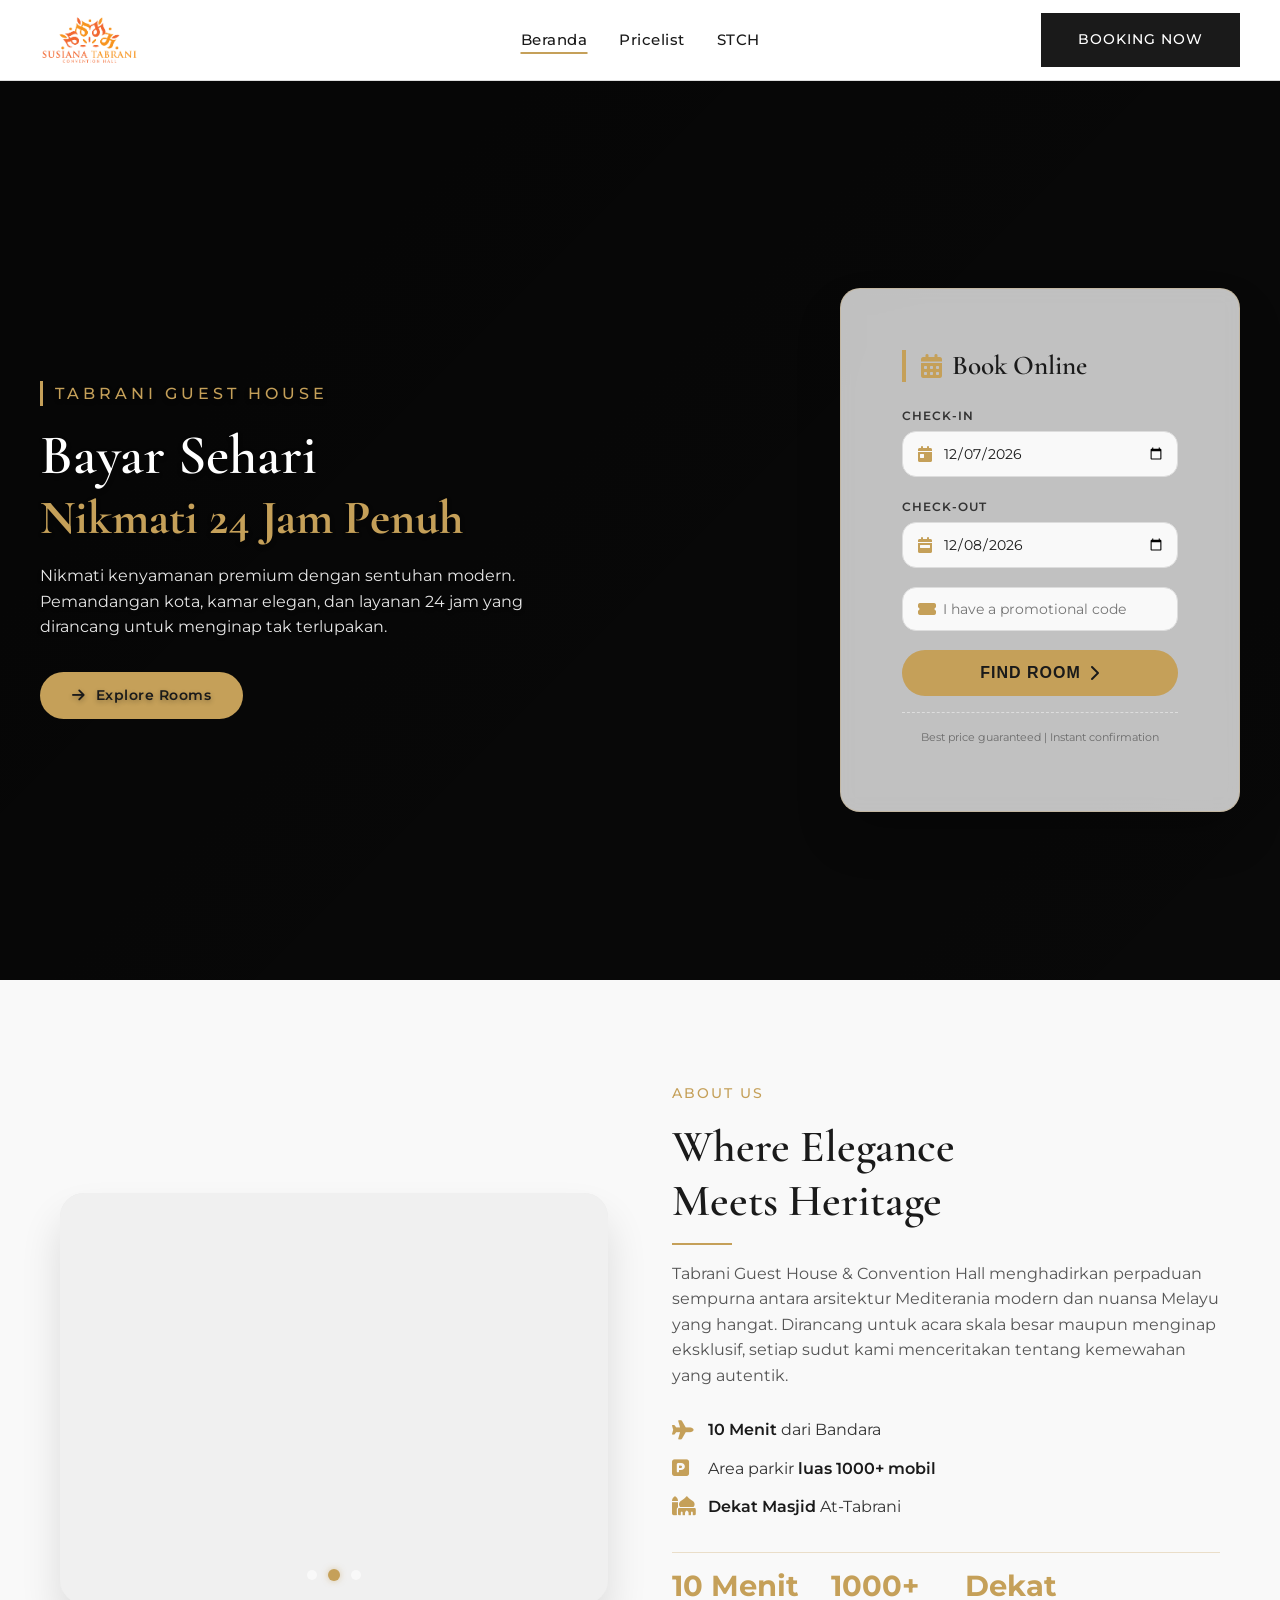
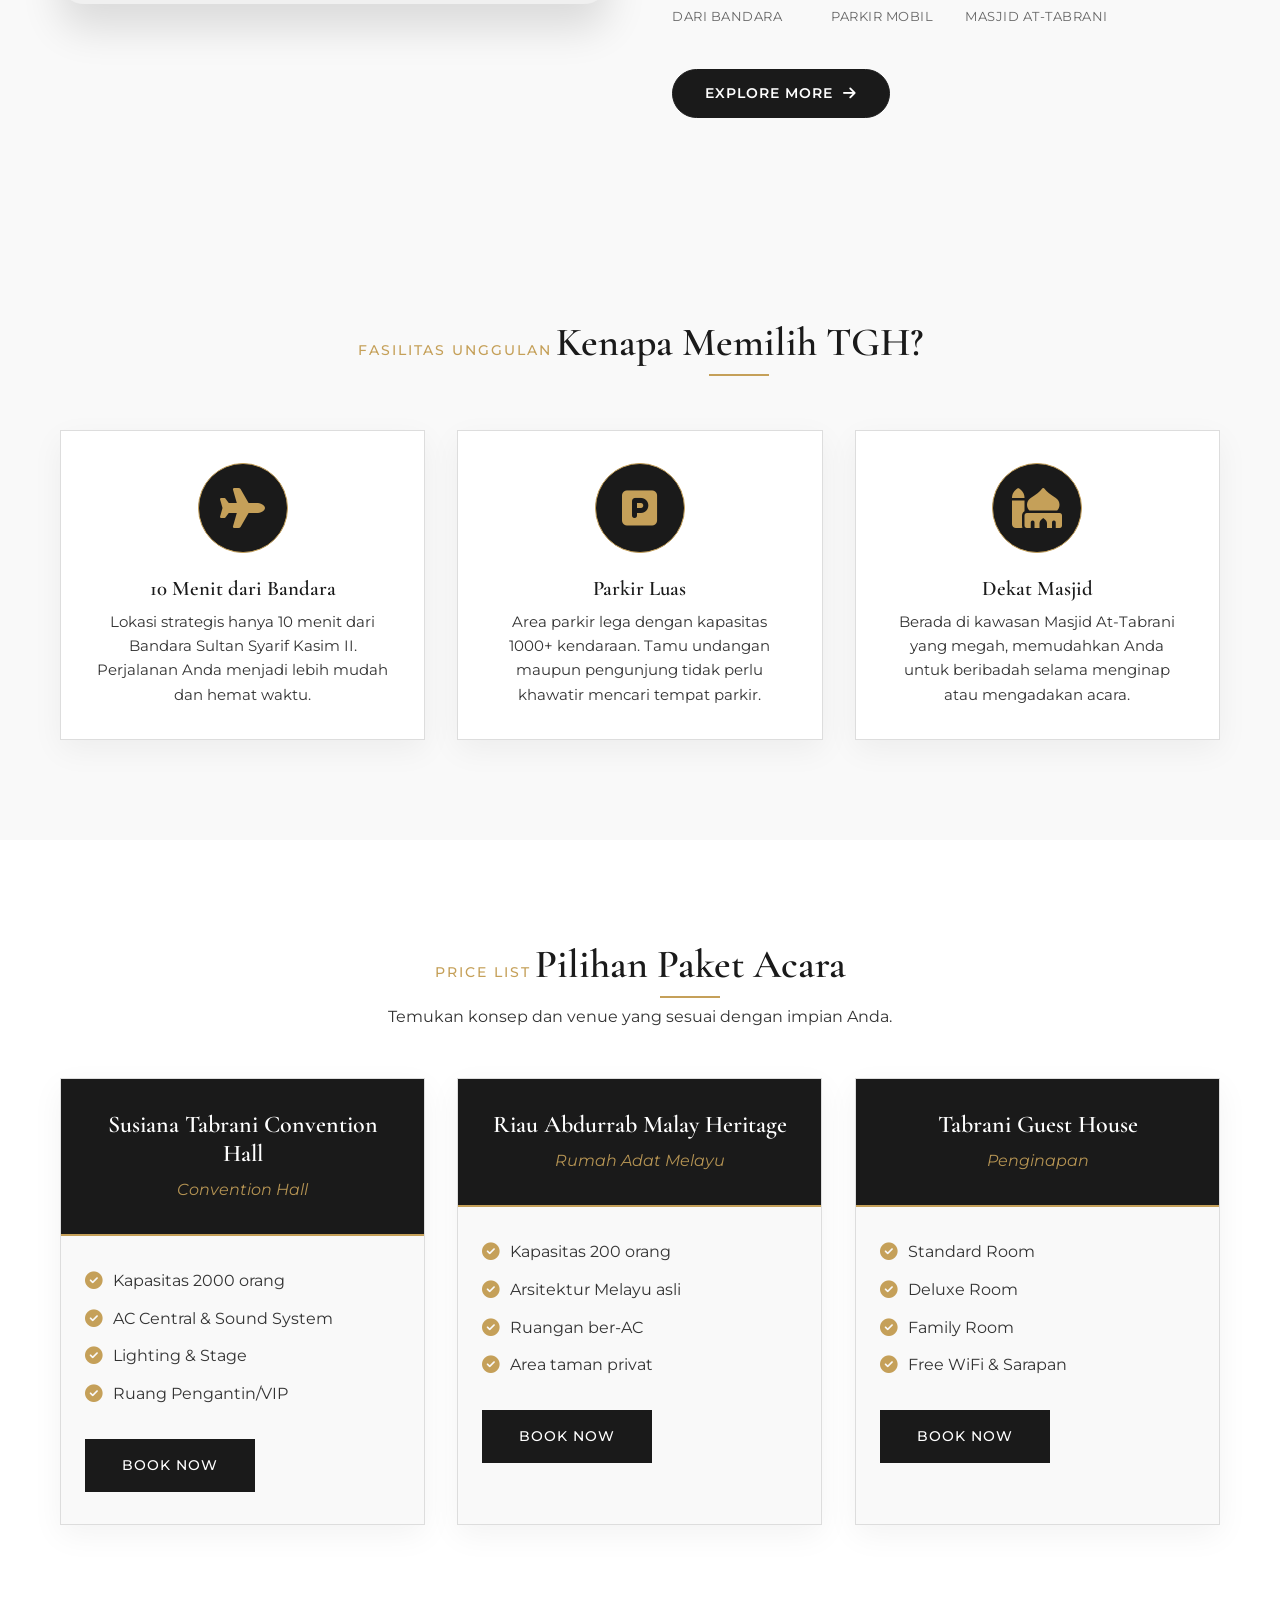
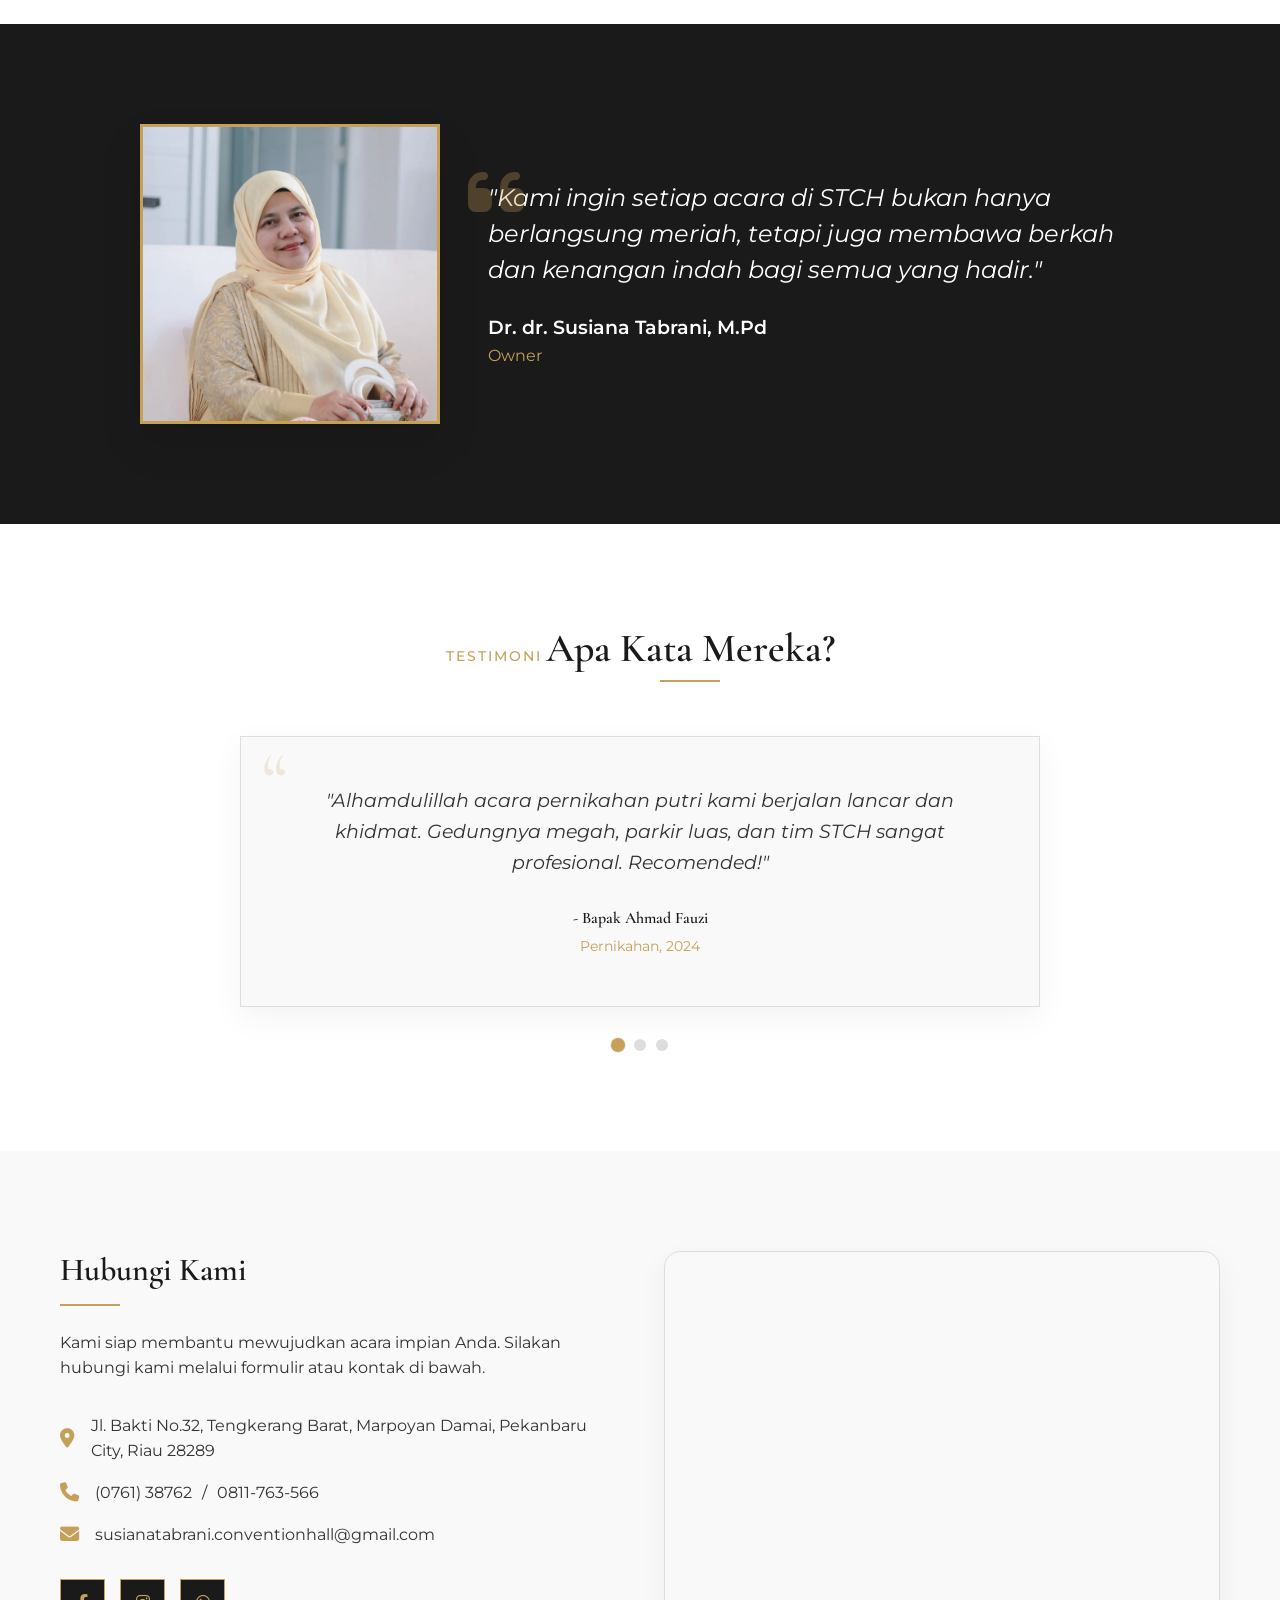
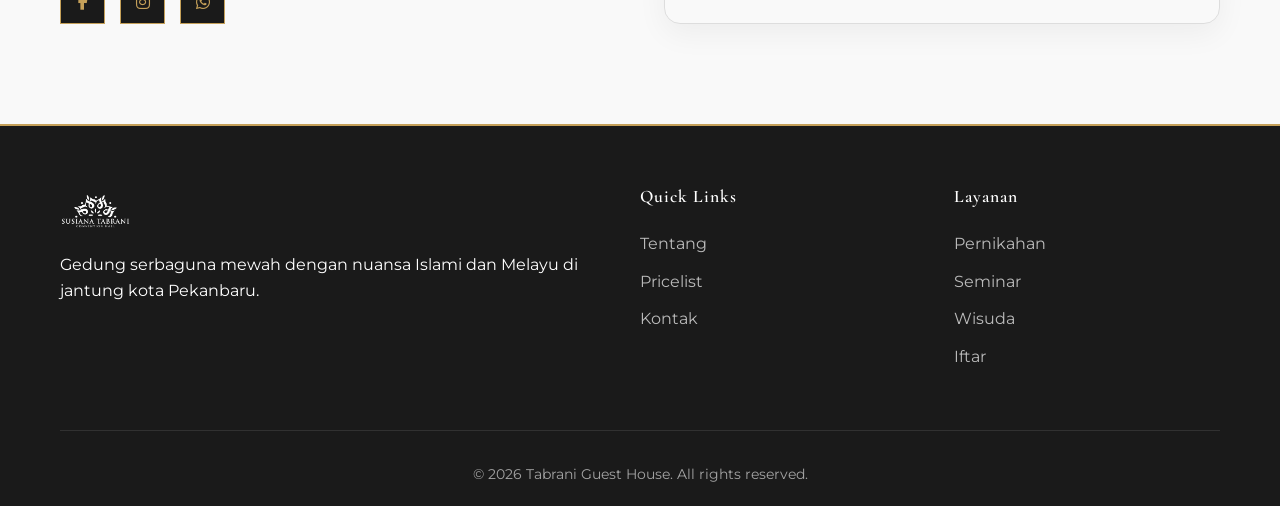
==== commit 4dba611c: "update" ====
--- a/index.html
+++ b/index.html
@@ -113,22 +113,6 @@
             border: 1px solid rgba(197, 160, 89, 0.3);
         }
 
-        @media (max-width: 768px) {
-            .hero-container-new {
-                flex-direction: column;
-                text-align: center;
-                padding: 100px 20px 60px;
-            }
-
-            .hero-text h1 {
-                font-size: 2.5rem;
-            }
-
-            .hero-booking-card {
-                margin: 0 auto;
-            }
-        }
-
         /* About slider */
         .about-slider-container {
             position: relative;
@@ -192,6 +176,20 @@
         }
 
         @media (max-width: 768px) {
+            .hero-container-new {
+                flex-direction: column;
+                text-align: center;
+                padding: 100px 20px 60px;
+            }
+
+            .hero-text h1 {
+                font-size: 2.5rem;
+            }
+
+            .hero-booking-card {
+                margin: 0 auto;
+            }
+
             .about-slider {
                 aspect-ratio: 16 / 9;
                 min-height: 220px;
@@ -208,69 +206,208 @@
             }
         }
 
-        /* ========== PENYESUAIAN KHUSUS UNTUK LAYAR KECIL (iPhone 13) ========== */
-        @media (max-width: 480px) {
+        /* ========== PENYESUAIAN KHUSUS UNTUK LAYAR KECIL (iPhone 12, 390px ke bawah) ========== */
+        @media (max-width: 390px) {
+            /* Container */
+            .container {
+                padding: 0 16px;
+            }
+
+            /* Header */
+            .header-container {
+                padding: 5px 8px;
+            }
+            .logo img {
+                height: 48px;
+            }
+            .btn-primary {
+                padding: 6px 12px;
+                font-size: 0.7rem;
+            }
+            .header-right {
+                gap: 8px;
+            }
+            .mobile-menu-btn {
+                font-size: 1.3rem;
+            }
+
+            /* Hero */
+            .hero-container-new {
+                padding: 90px 16px 50px;
+            }
             .hero-text h1 {
-                font-size: 1.9rem;
+                font-size: 1.8rem;
             }
             .hero-text h1 .hero-highlight {
+                font-size: 1.5rem;
+            }
+            .hero-text p {
+                font-size: 0.85rem;
+                margin-bottom: 1.5rem;
+            }
+            .hero-explore-btn {
+                padding: 8px 18px;
+                font-size: 0.75rem;
+            }
+            .hero-booking-card {
+                padding: 0.8rem;
+                max-width: 100%;
+            }
+            .booking-card-inner {
+                padding: 0.8rem;
+            }
+            .booking-card-inner h3 {
+                font-size: 1.2rem;
+                margin-bottom: 1rem;
+            }
+            .input-icon input,
+            .input-icon select {
+                padding: 10px 10px 10px 38px;
+                font-size: 0.8rem;
+            }
+            .booking-submit {
+                padding: 10px;
+                font-size: 0.8rem;
+            }
+
+            /* Section umum */
+            .section-header h2 {
+                font-size: 1.8rem;
+            }
+            .section-header p {
+                font-size: 0.85rem;
+            }
+
+            /* About */
+            .about {
+                padding: 60px 0;
+            }
+            .about-content h2 {
                 font-size: 1.6rem;
             }
-            .hero-explore-btn {
+            .about-desc {
+                font-size: 0.9rem;
+            }
+            .feature-item {
+                font-size: 0.85rem;
+                gap: 8px;
+            }
+            .about-stats-new {
+                flex-wrap: wrap;
+                gap: 0.8rem;
+                justify-content: center;
+            }
+            .stat-new .stat-number {
+                font-size: 1.2rem;
+            }
+            .stat-new .stat-label {
+                font-size: 0.7rem;
+            }
+            .about-btn {
                 padding: 8px 20px;
                 font-size: 0.8rem;
             }
-            .hero-booking-card {
-                padding: 1rem;
-            }
-            .booking-card-inner {
-                padding: 1rem;
-            }
-            .booking-card-inner h3 {
-                font-size: 1.4rem;
+
+            /* Facilities */
+            .facilities {
+                padding: 60px 0;
+            }
+            .facilities-grid {
+                gap: 1.2rem;
             }
             .facility-card {
                 padding: 1rem;
             }
             .facility-icon {
-                width: 70px;
-                height: 70px;
-                font-size: 2rem;
-            }
-            .section-header h2 {
-                font-size: 2rem;
-            }
-            .about-content h2 {
-                font-size: 1.8rem;
-            }
-            .about-stats-new {
-                gap: 1rem;
-                flex-wrap: wrap;
-                justify-content: center;
-            }
-            .stat-new .stat-number {
-                font-size: 1.4rem;
+                width: 60px;
+                height: 60px;
+                font-size: 1.6rem;
+                margin-bottom: 1rem;
+            }
+            .facility-card h3 {
+                font-size: 1.1rem;
+            }
+            .facility-card p {
+                font-size: 0.8rem;
+            }
+
+            /* Pricing */
+            .pricing {
+                padding: 60px 0;
+            }
+            .pricing-card {
+                margin-bottom: 1rem;
             }
             .pricing-header h3 {
-                font-size: 1.3rem;
-            }
-            .pricing-body {
-                padding: 1rem;
+                font-size: 1.2rem;
+            }
+            .pricing-body ul li {
+                font-size: 0.85rem;
+                margin-bottom: 0.5rem;
+            }
+            .btn-small, .pricing-footer .btn-primary {
+                padding: 8px 16px;
+                font-size: 0.75rem;
+            }
+
+            /* Owner */
+            .owner {
+                padding: 60px 0;
+            }
+            .owner-wrapper {
+                gap: 1.5rem;
+            }
+            .owner-quote blockquote p {
+                font-size: 1.1rem;
+            }
+            .owner-quote cite {
+                font-size: 1rem;
+            }
+
+            /* Testimonials */
+            .testimonials {
+                padding: 60px 0;
             }
             .testimonial-card {
-                padding: 1.5rem;
+                padding: 1.2rem;
             }
             .testimonial-card p {
-                font-size: 1rem;
+                font-size: 0.9rem;
+            }
+
+            /* Contact */
+            .contact {
+                padding: 60px 0;
+            }
+            .contact-info h2 {
+                font-size: 1.6rem;
+            }
+            .info-details p {
+                font-size: 0.85rem;
+                word-break: break-word;
             }
             .contact-map {
-                min-height: 250px;
+                min-height: 220px;
+            }
+
+            /* Footer */
+            .footer {
+                padding: 40px 0 20px;
             }
             .footer-logo img {
-                height: 40px;
-            }
-            .container {
-                padding: 0 15px;
+                height: 35px;
+            }
+            .footer-logo p {
+                font-size: 0.8rem;
+            }
+            .footer-links h4 {
+                font-size: 0.9rem;
+            }
+            .footer-links a {
+                font-size: 0.8rem;
+            }
+            .footer-bottom p {
+                font-size: 0.7rem;
             }
         }
     </style>
@@ -398,24 +535,19 @@
                     <p class="about-desc">Tabrani Guest House & Convention Hall menghadirkan perpaduan sempurna antara
                         arsitektur Mediterania modern dan nuansa Melayu yang hangat. Dirancang untuk acara skala besar
                         maupun menginap eksklusif, setiap sudut kami menceritakan tentang kemewahan yang autentik.</p>
+                    
                     <div class="about-features">
-                        <div class="feature-item"><i class="fas fa-check-circle"></i><span>Kapasitas hingga
-                                <strong>2.000 tamu</strong></span></div>
-                        <div class="feature-item"><i class="fas fa-check-circle"></i><span>Area parkir <strong>1.000+
-                                    mobil</strong></span></div>
-                        <div class="feature-item"><i class="fas fa-check-circle"></i><span><strong>5 ruangan</strong>
-                                eksklusif & fleksibel</span></div>
-                        <div class="feature-item"><i class="fas fa-check-circle"></i><span>Layanan <strong>24
-                                    jam</strong> & VIP dedicated team</span></div>
-                    </div>
+                        <div class="feature-item"><i class="fas fa-plane"></i><span><strong>10 Menit</strong> dari Bandara</span></div>
+                        <div class="feature-item"><i class="fas fa-parking"></i><span>Area parkir <strong>luas 1000+ mobil</strong></span></div>
+                        <div class="feature-item"><i class="fas fa-mosque"></i><span><strong>Dekat Masjid</strong> At-Tabrani</span></div>
+                    </div>
+                    
                     <div class="about-stats-new">
-                        <div class="stat-new"><span class="stat-number">2000+</span><span class="stat-label">Kapasitas
-                                Tamu</span></div>
-                        <div class="stat-new"><span class="stat-number">1000+</span><span class="stat-label">Parkir
-                                Mobil</span></div>
-                        <div class="stat-new"><span class="stat-number">5+</span><span class="stat-label">Ruangan
-                                Eksklusif</span></div>
-                    </div>
+                        <div class="stat-new"><span class="stat-number">10 Menit</span><span class="stat-label">Dari Bandara</span></div>
+                        <div class="stat-new"><span class="stat-number">1000+</span><span class="stat-label">Parkir Mobil</span></div>
+                        <div class="stat-new"><span class="stat-number">Dekat</span><span class="stat-label">Masjid At-Tabrani</span></div>
+                    </div>
+                    
                     <a href="assets/menu/catalog.html" class="btn btn-primary about-btn">Explore More <i
                             class="fas fa-arrow-right"></i></a>
                 </div>
@@ -444,7 +576,7 @@
                 <div class="facility-card" data-aos="zoom-in" data-aos-delay="100">
                     <div class="facility-icon"><i class="fas fa-mosque"></i></div>
                     <h3>Dekat Masjid</h3>
-                    <p>Berada di kawasan Masjid Agung At-Tabrani yang megah, memudahkan Anda untuk beribadah selama menginap atau mengadakan acara.</p>
+                    <p>Berada di kawasan Masjid At-Tabrani yang megah, memudahkan Anda untuk beribadah selama menginap atau mengadakan acara.</p>
                 </div>
             </div>
         </div>
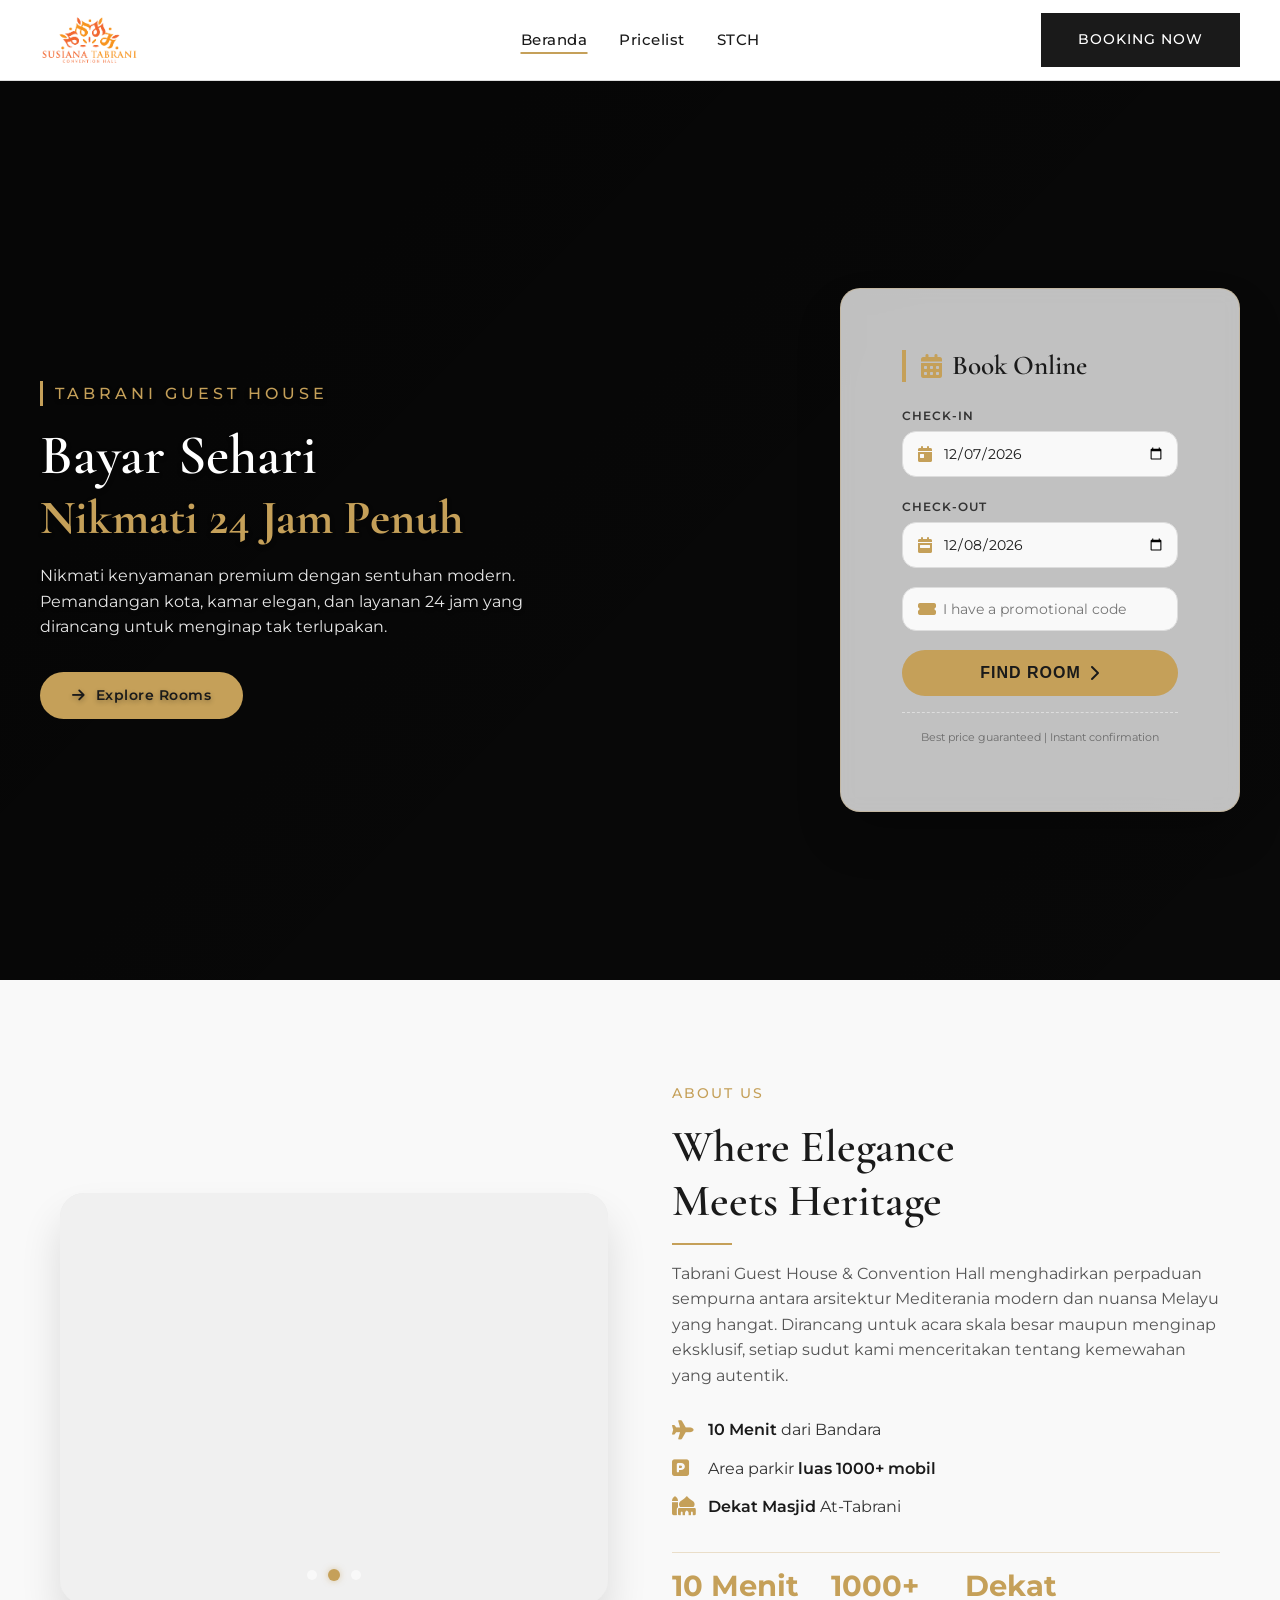
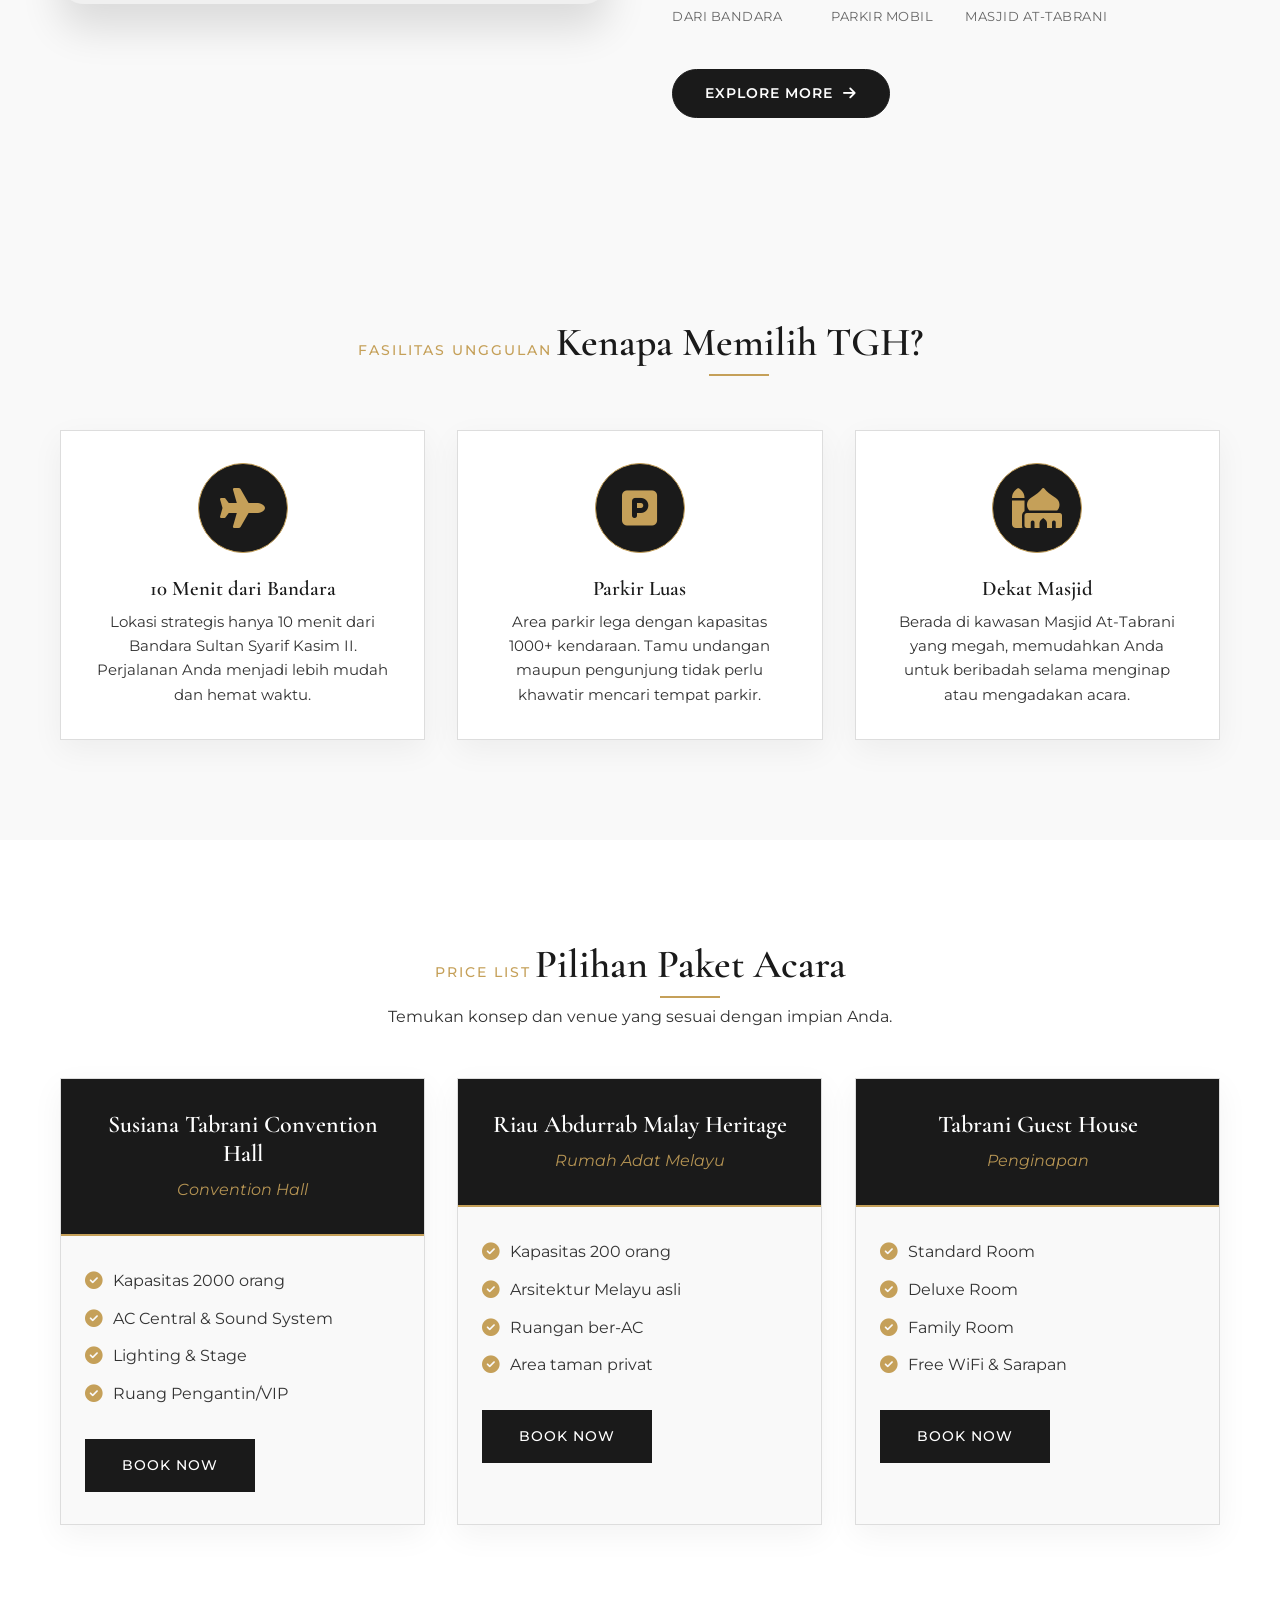
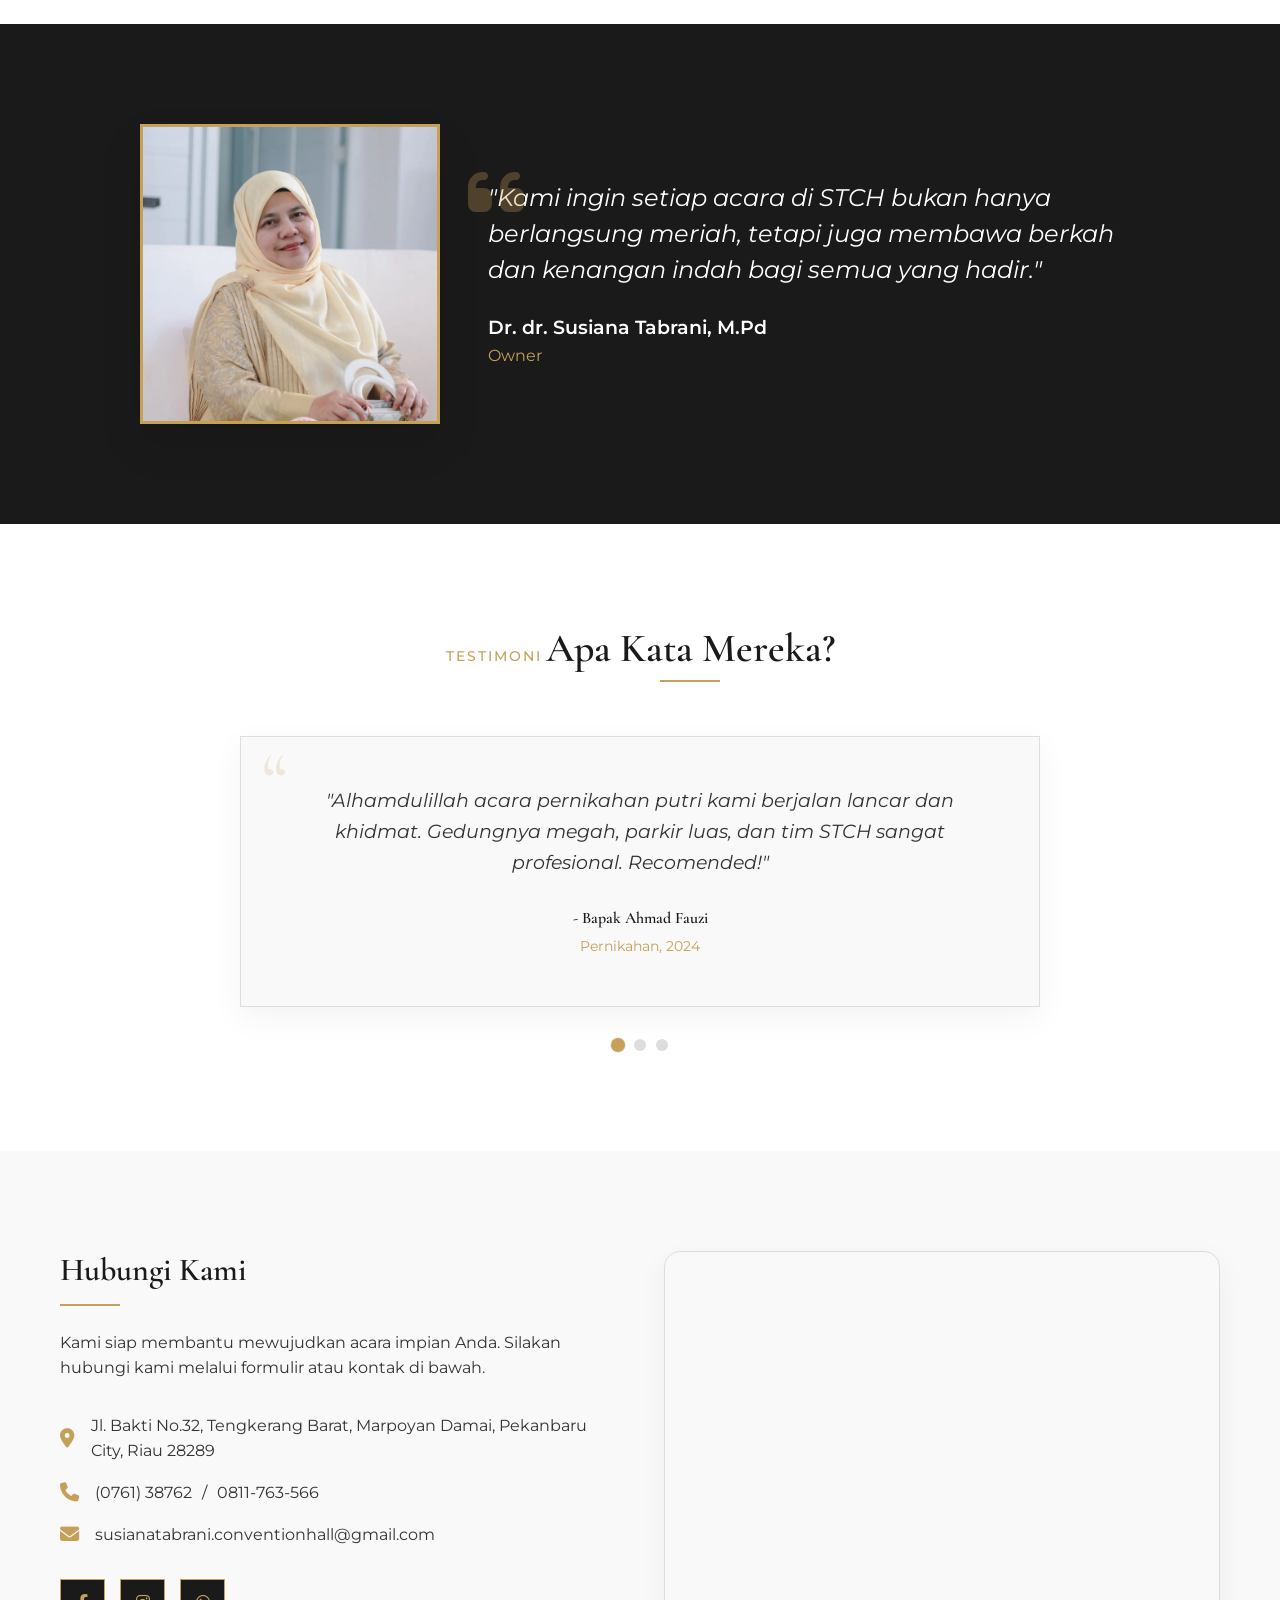
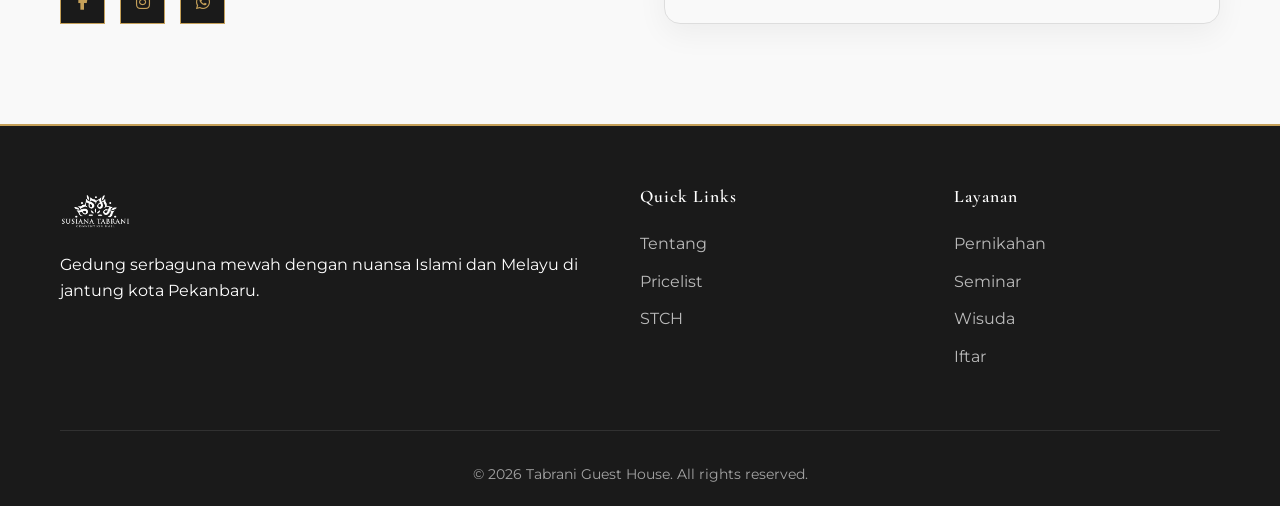
==== commit 32a1ebce: "rumah" ====
--- a/index.html
+++ b/index.html
@@ -452,7 +452,7 @@
         <ul class="mobile-nav-links">
             <li><a href="#home" class="mobile-nav-link">Beranda</a></li>
             <li><a href="assets/menu/catalog.html" class="mobile-nav-link">Pricelist</a></li>
-            <li><a href="https://ihsanabrar.github.io/STCH/" class="mobile-nav-link">Kontak</a></li>
+            <li><a href="https://ihsanabrar.github.io/STCH/" class="mobile-nav-link">STCH</a></li>
             <li><a href="assets/menu/reservasi/reservasi.php" class="btn btn-primary" style="margin-top:1rem;">Booking
                     Now</a></li>
         </ul>
@@ -735,7 +735,7 @@
                     <ul>
                         <li><a href="#about">Tentang</a></li>
                         <li><a href="assets/menu/catalog.html">Pricelist</a></li>
-                        <li><a href="#contact">Kontak</a></li>
+                        <li><a href="https://ihsanabrar.github.io/STCH/">STCH</a></li>
                     </ul>
                 </div>
                 <div class="footer-links">
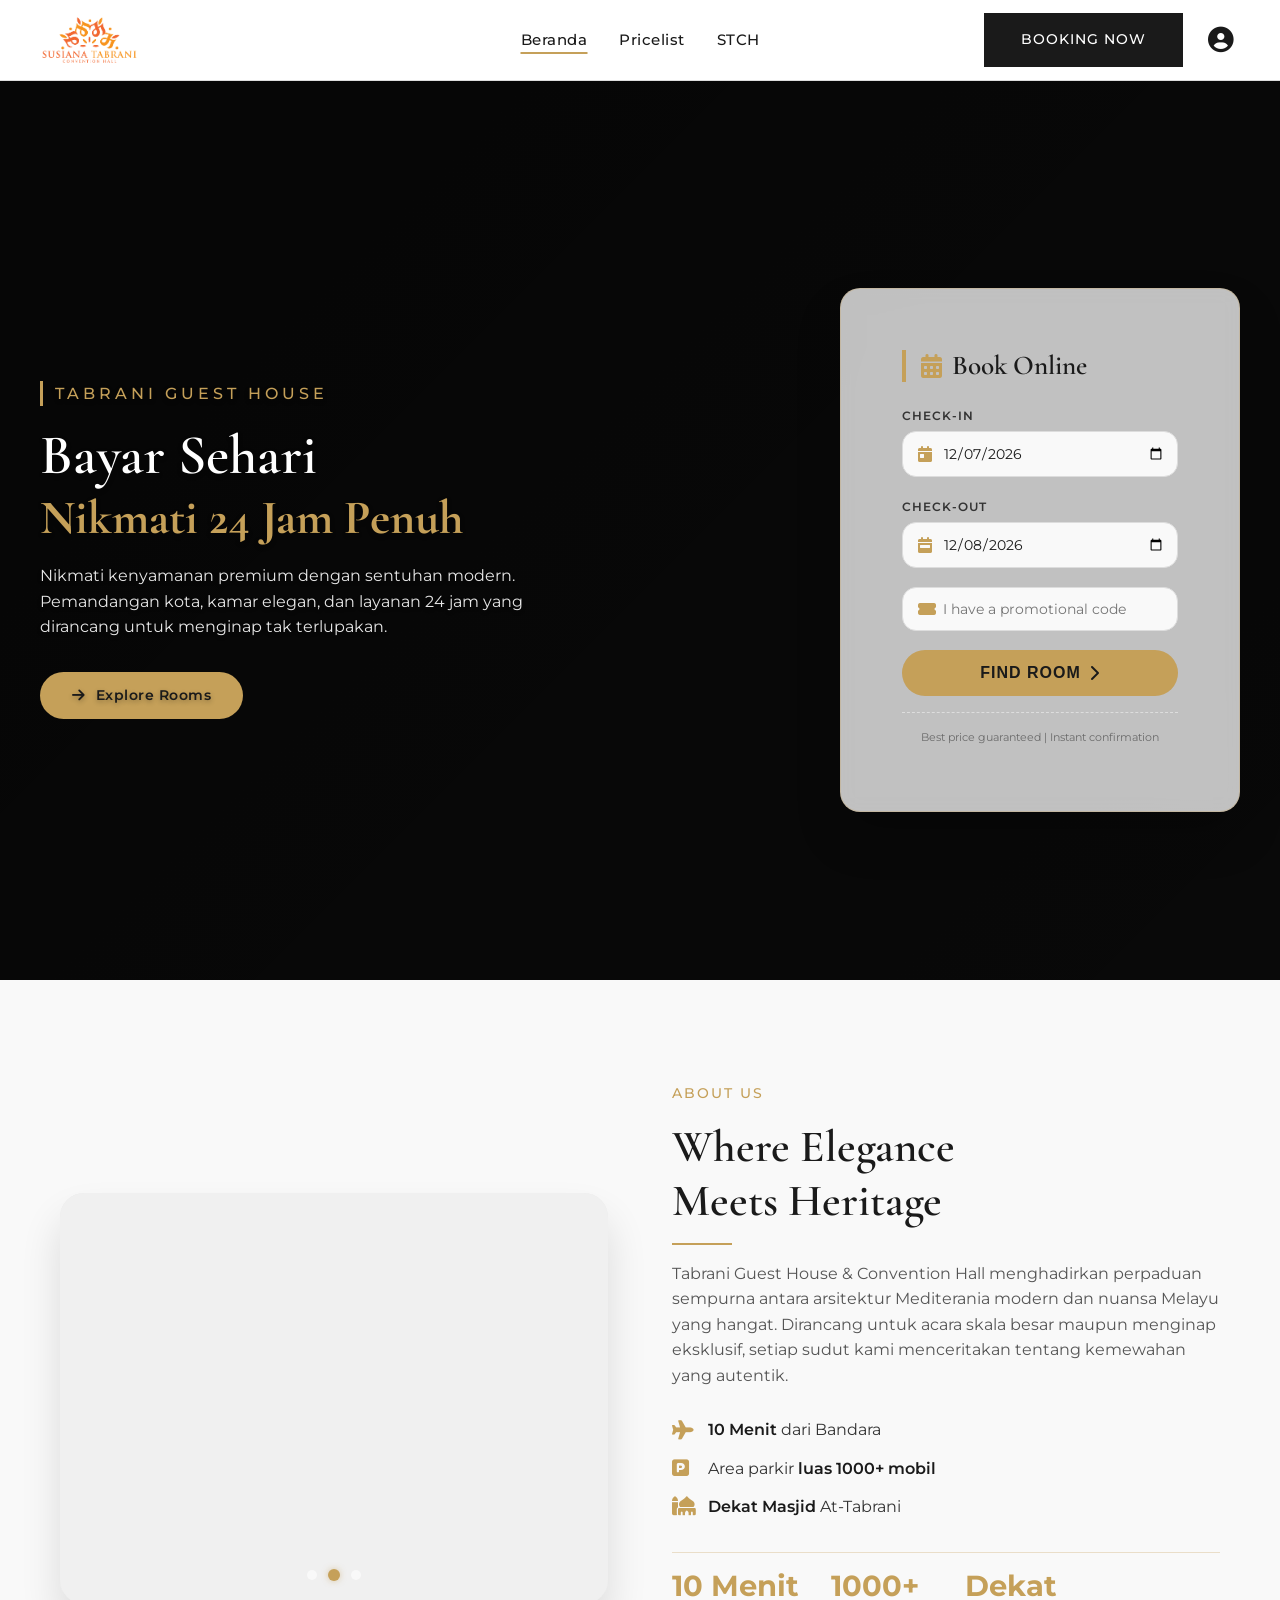
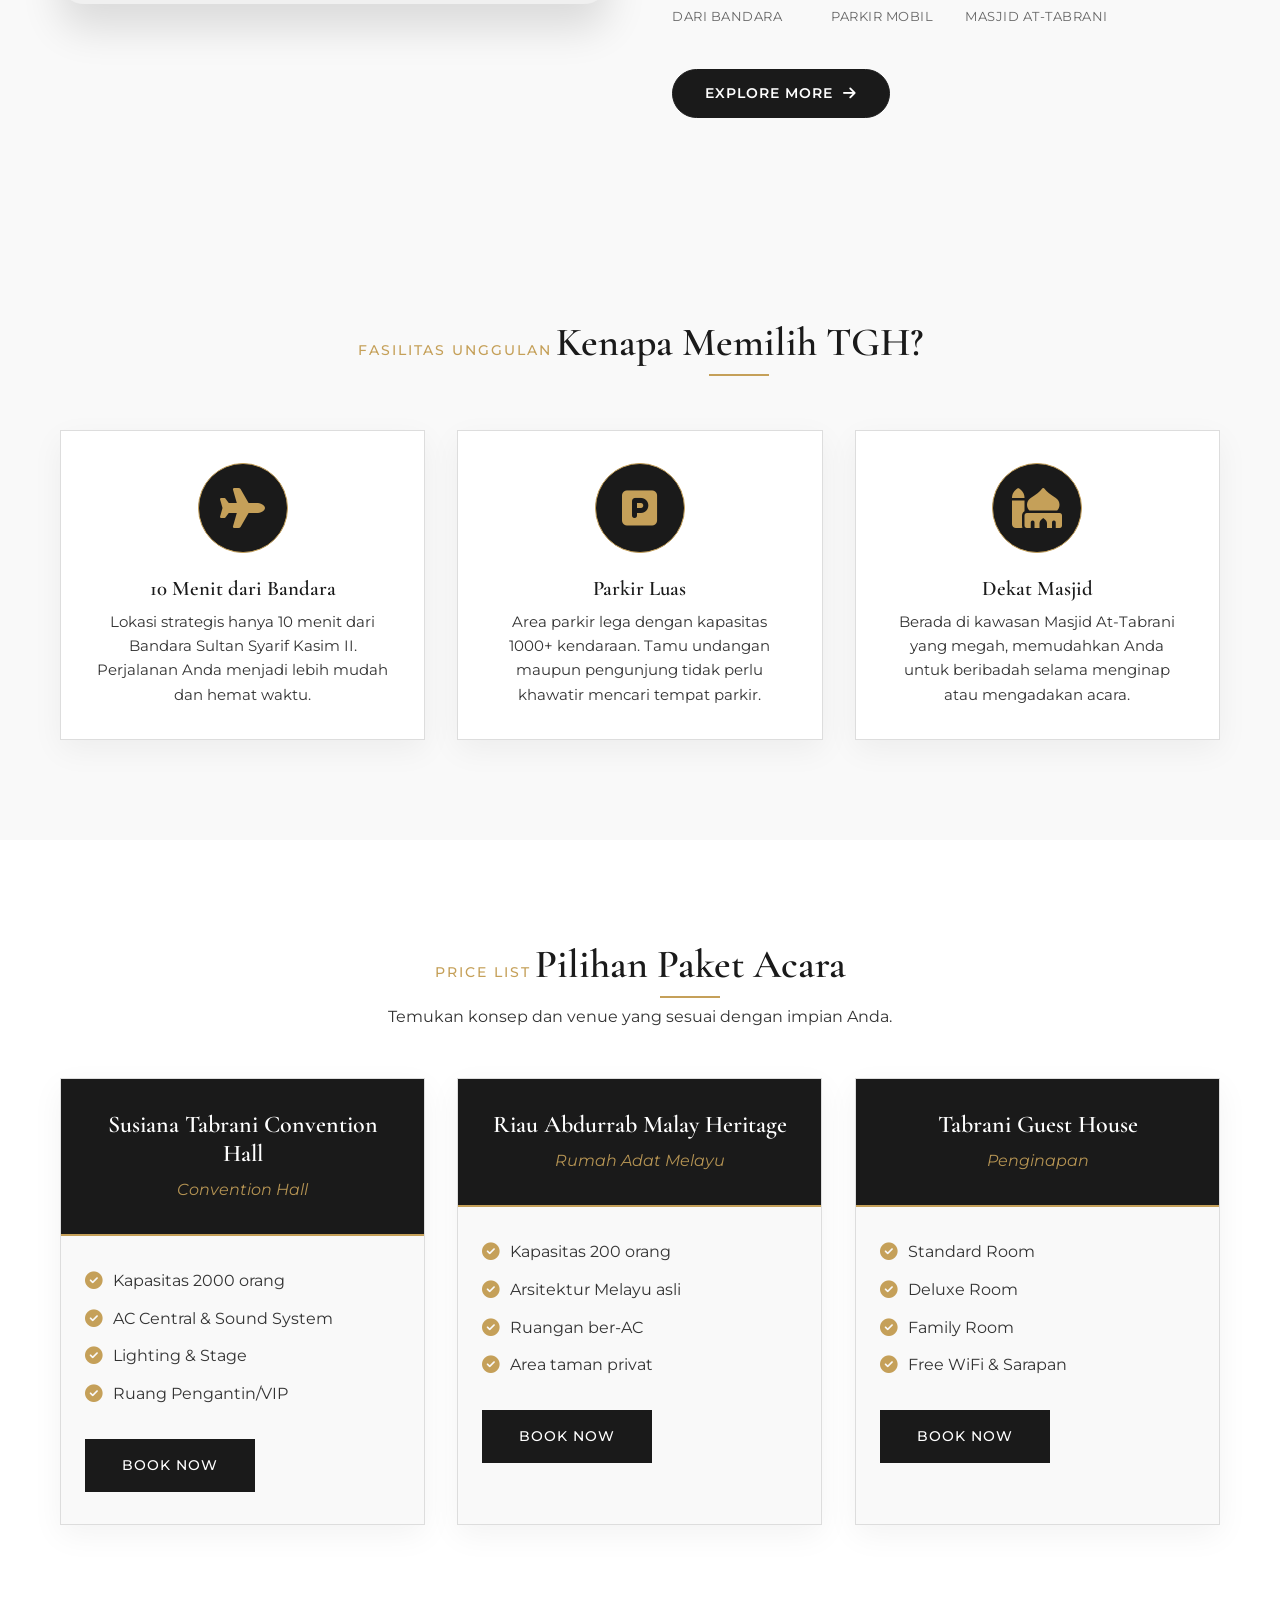
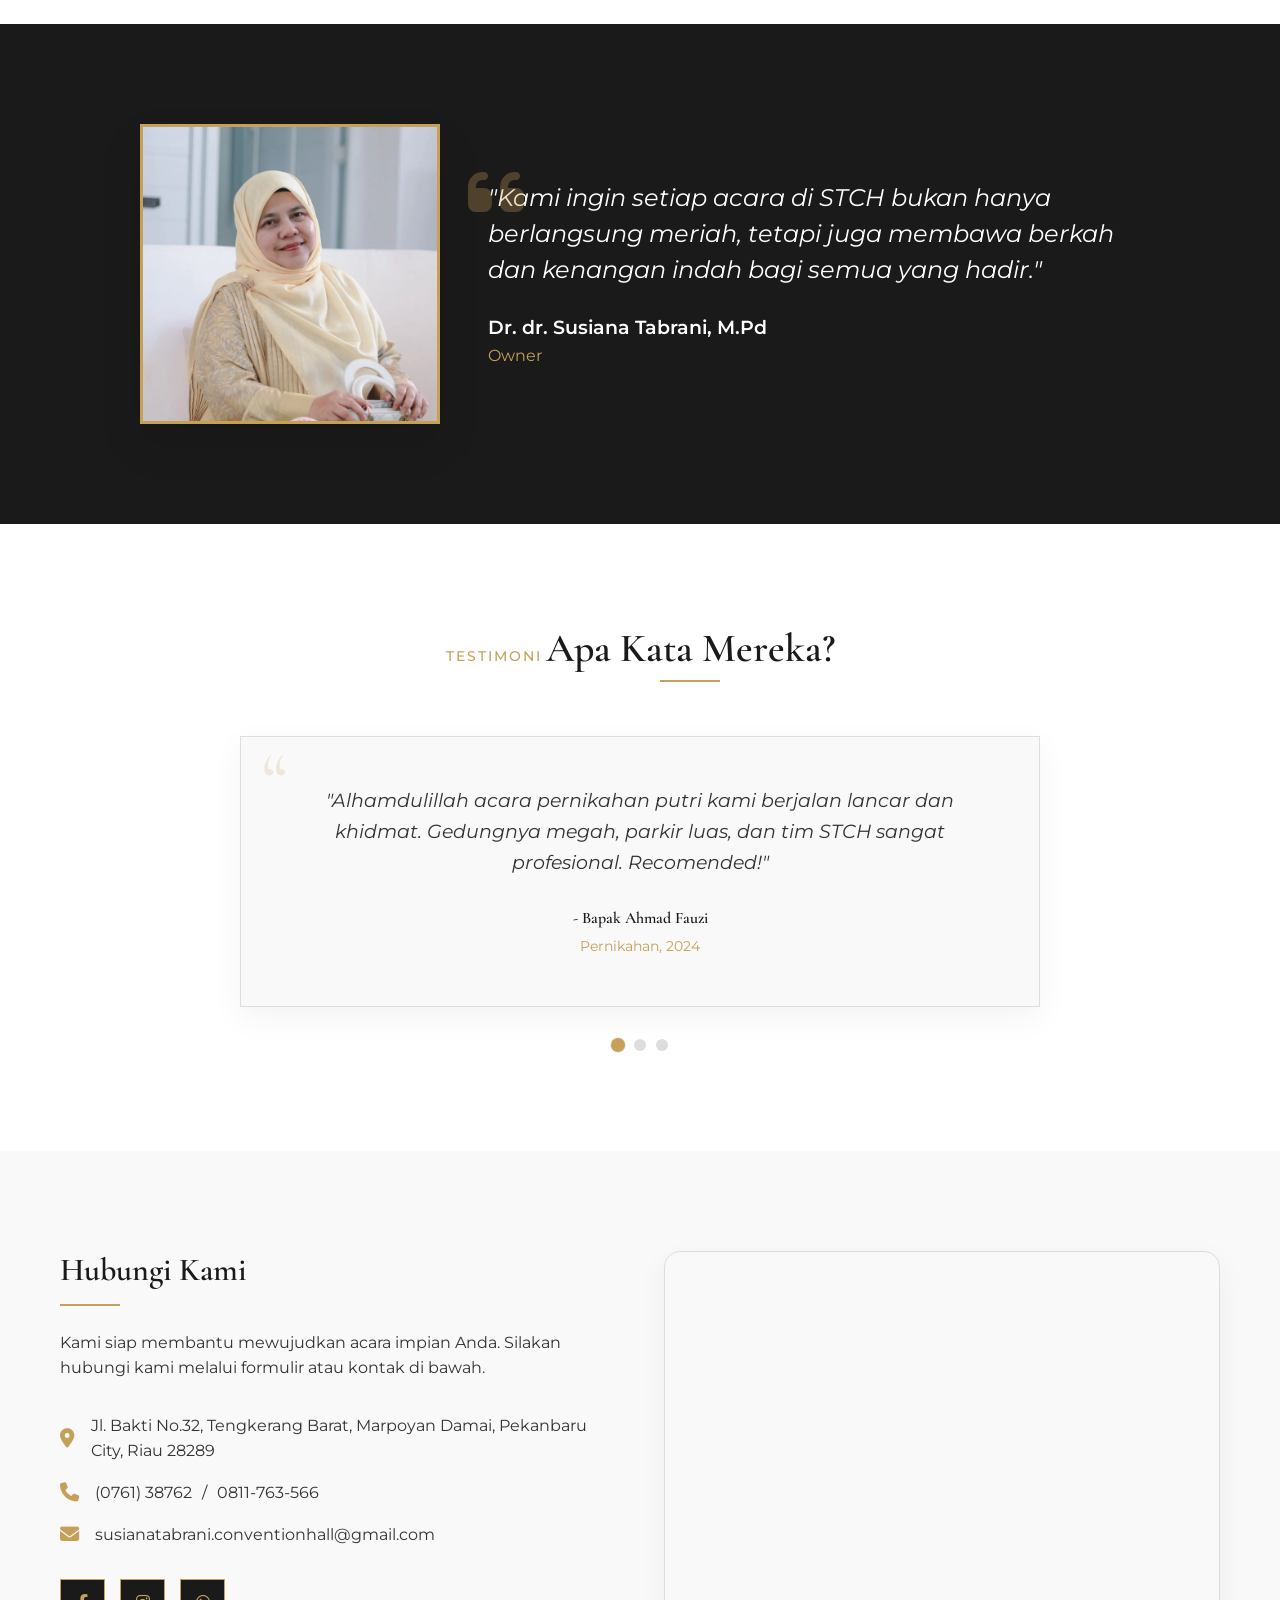
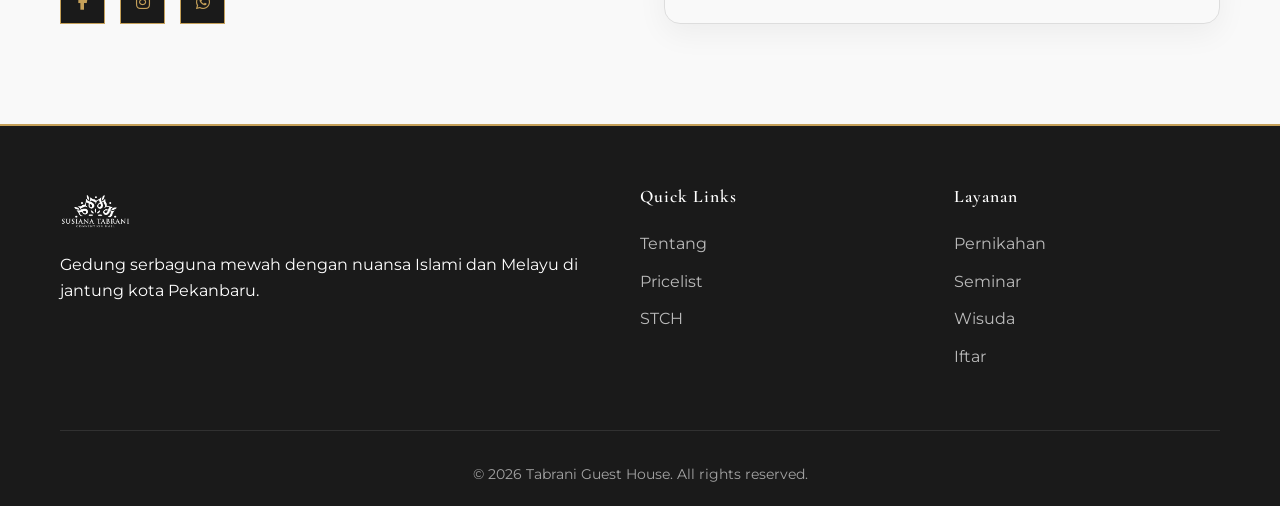
==== commit c34fbd6b: "push" ====
--- a/index.html
+++ b/index.html
@@ -175,6 +175,21 @@
             transform: scale(1.2);
         }
 
+        /* ========== TOMBOL EXPLORE ROOMS SAMA SEPERTI FIND ROOM ========== */
+        .hero-explore-btn {
+            background: var(--gold, #C5A059) !important;
+            color: var(--black, #1A1A1A) !important;
+            border: none !important;
+            transition: all 0.3s ease !important;
+        }
+
+        .hero-explore-btn:hover {
+            background: var(--black, #1A1A1A) !important;
+            color: var(--gold, #C5A059) !important;
+            transform: translateY(-3px) !important;
+            box-shadow: 0 10px 20px rgba(0, 0, 0, 0.2) !important;
+        }
+
         @media (max-width: 768px) {
             .hero-container-new {
                 flex-direction: column;
@@ -433,6 +448,10 @@
             </nav>
             <div class="header-right">
                 <a href="assets/menu/reservasi/reservasi.php" class="btn btn-primary">Booking Now</a>
+                <!-- Tombol Login Admin (ikon profil transparan) -->
+                <a href="assets/menu/reservasi/admin_login.php" class="btn-admin-icon" id="adminLoginBtn" title="Login Admin">
+                    <i class="fas fa-user-circle"></i>
+                </a>
                 <button class="mobile-menu-btn" id="mobileMenuBtn" aria-label="Menu">
                     <i class="fas fa-bars"></i>
                 </button>
@@ -455,6 +474,8 @@
             <li><a href="https://ihsanabrar.github.io/STCH/" class="mobile-nav-link">STCH</a></li>
             <li><a href="assets/menu/reservasi/reservasi.php" class="btn btn-primary" style="margin-top:1rem;">Booking
                     Now</a></li>
+            <!-- Link Login Admin di mobile nav -->
+            <li><a href="assets/menu/reservasi/admin_login.php" class="mobile-nav-link admin-link-mobile"><i class="fas fa-user-circle"></i> Login Admin</a></li>
         </ul>
     </div>
 
@@ -463,9 +484,9 @@
         <div class="hero-slider">
             <div class="slide active" style="background-image: url('assets/menu/reservasi/GUEST_HOUSE/TGH-41.jpg');">
             </div>
-            <div class="slide" style="background-image: url('assets/menu/reservasi/GUEST_HOUSE/TGH-24.jpg');"></div>
+            <div class="slide" style="background-image: url('assets/menu/reservasi/GUEST_HOUSE/family_room6.jpg');"></div>
             <div class="slide" style="background-image: url('assets/menu/reservasi/GUEST_HOUSE/TGH-21.jpg');"></div>
-            <div class="slide" style="background-image: url('assets/menu/reservasi/GUEST_HOUSE/TGH-29.jpg');"></div>
+            <div class="slide" style="background-image: url('assets/menu/reservasi/GUEST_HOUSE/family_room3.jpg');"></div>
         </div>
         <div class="hero-dots">
             <span class="dot active"></span>
@@ -812,7 +833,7 @@
 
         // About Slider
         (function () {
-            const images = ["assets/menu/reservasi/GUEST_HOUSE/TGH-24.jpg", "assets/menu/reservasi/GUEST_HOUSE/TGH-21.jpg", "assets/menu/reservasi/GUEST_HOUSE/TGH-29.jpg"];
+            const images = ["assets/menu/reservasi/GUEST_HOUSE/family_room6.jpg", "assets/menu/reservasi/GUEST_HOUSE/TGH-21.jpg", "assets/menu/reservasi/GUEST_HOUSE/family_room5.jpg"];
             let idx = 0, interval;
             const container = document.getElementById('aboutSlider');
             const dotsContainer = document.getElementById('sliderDots');
--- a/assets/css/style.css
+++ b/assets/css/style.css
@@ -248,6 +248,42 @@
     z-index: 1;
 }
 
+/* Tombol Login Admin - Ikon profil transparan seperti WhatsApp */
+.btn-admin-icon {
+    background: transparent;
+    color: var(--black);
+    font-size: 1.6rem;
+    display: inline-flex;
+    align-items: center;
+    justify-content: center;
+    padding: 6px;
+    border-radius: 50%;
+    transition: var(--transition);
+    cursor: pointer;
+    text-decoration: none;
+    line-height: 1;
+}
+
+.btn-admin-icon:hover {
+    background: rgba(0, 0, 0, 0.05);
+    color: var(--gold);
+    transform: scale(1.05);
+}
+
+/* Mobile nav link untuk admin */
+.mobile-nav-link.admin-link-mobile {
+    display: flex;
+    align-items: center;
+    gap: 12px;
+    font-weight: 500;
+}
+
+.mobile-nav-link.admin-link-mobile i {
+    font-size: 1.2rem;
+    color: var(--gold);
+    width: 28px;
+}
+
 .mobile-menu-btn {
     display: none;
     background: none;
@@ -1681,6 +1717,14 @@
     .hero-text h1 .hero-highlight {
         font-size: 2.4rem;
     }
+    /* Responsif tombol admin */
+    .btn-admin-icon {
+        font-size: 1.4rem;
+        padding: 4px;
+    }
+    .header-right {
+        gap: 1rem;
+    }
 }
 
 @media (max-width: 992px) {
@@ -1764,6 +1808,10 @@
         font-size: 0.7rem;
         letter-spacing: 0.5px;
     }
+    .btn-admin-icon {
+        font-size: 1.3rem;
+        padding: 4px;
+    }
     .mobile-menu-btn {
         font-size: 1.4rem;
     }
@@ -1800,6 +1848,10 @@
     .btn-primary {
         padding: 5px 10px;
         font-size: 0.65rem;
+    }
+    .btn-admin-icon {
+        font-size: 1.2rem;
+        padding: 3px;
     }
     .mobile-menu-btn {
         font-size: 1.3rem;
@@ -2011,7 +2063,7 @@
 .about-slider {
     position: relative;
     width: 100%;
-    aspect-ratio: 4 / 3; /* Rasio gambar, bisa disesuaikan */
+    aspect-ratio: 4 / 3;
 }
 
 .about-slide {
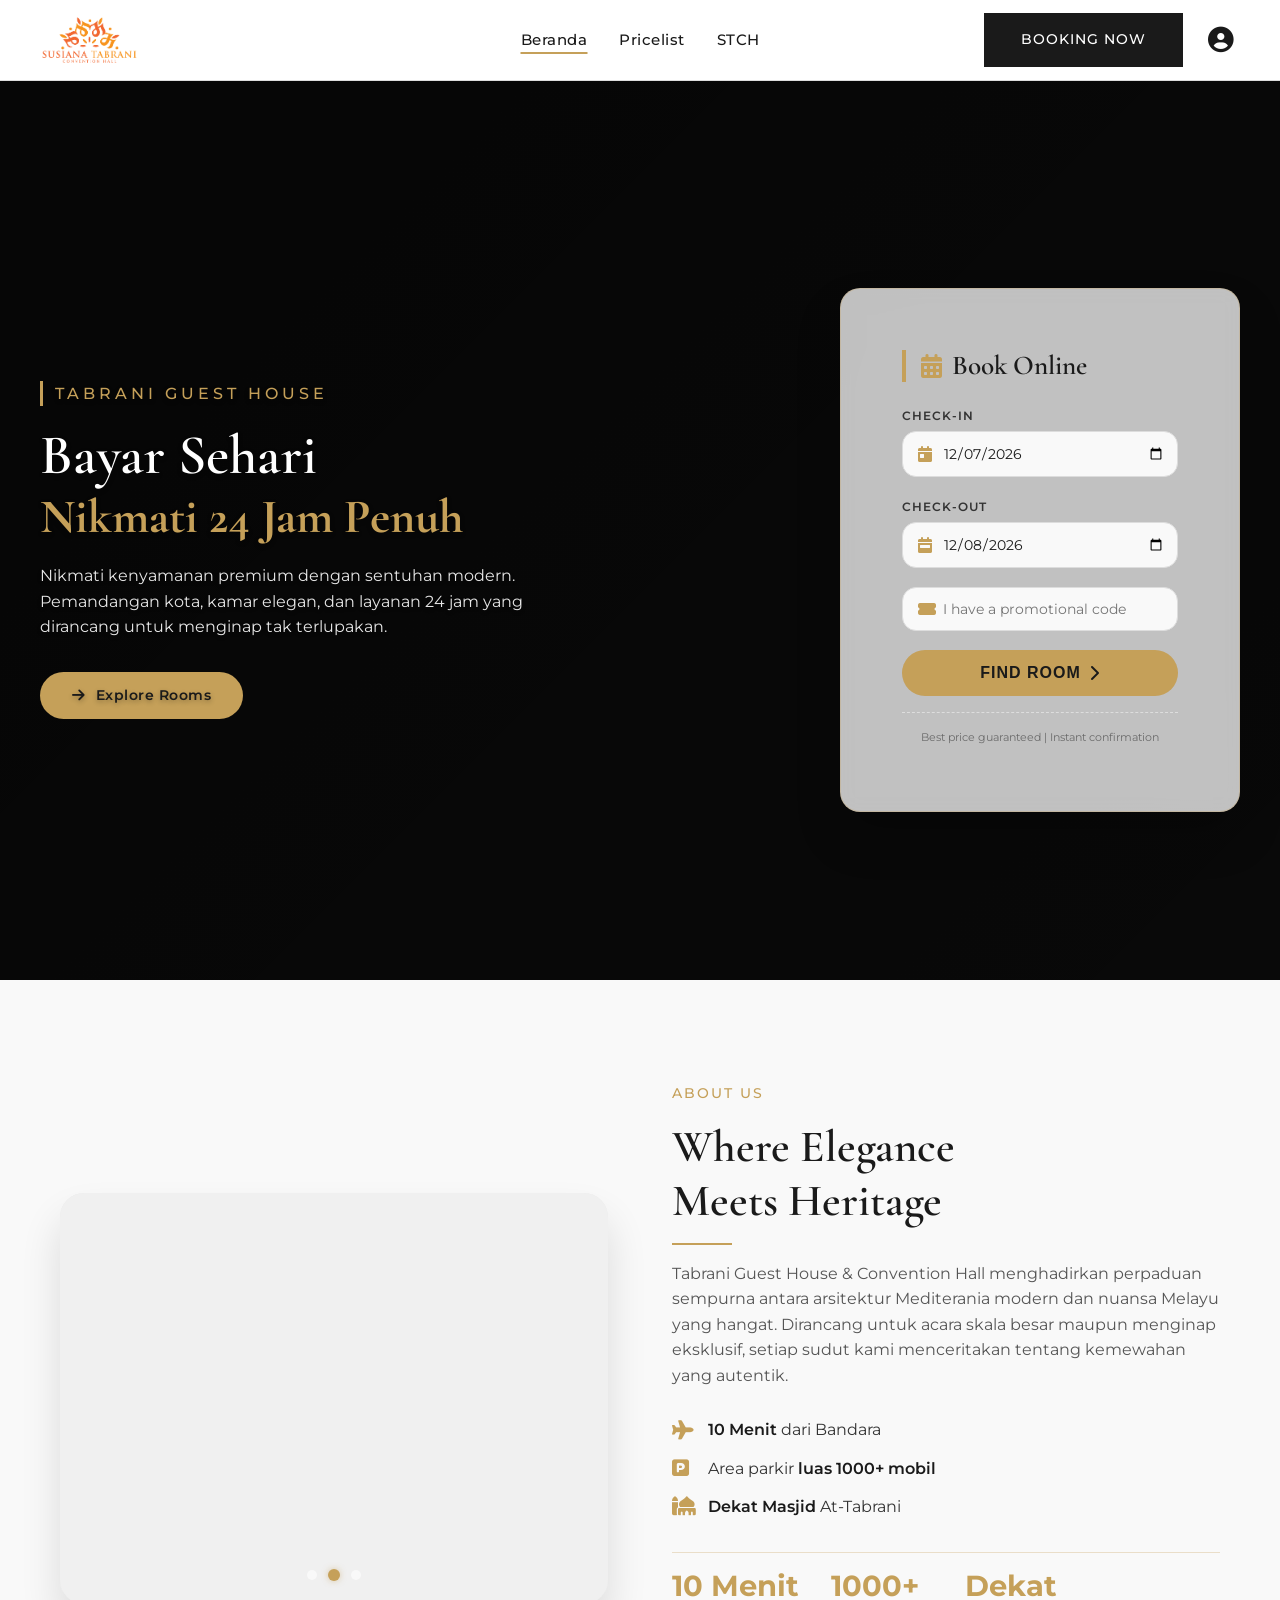
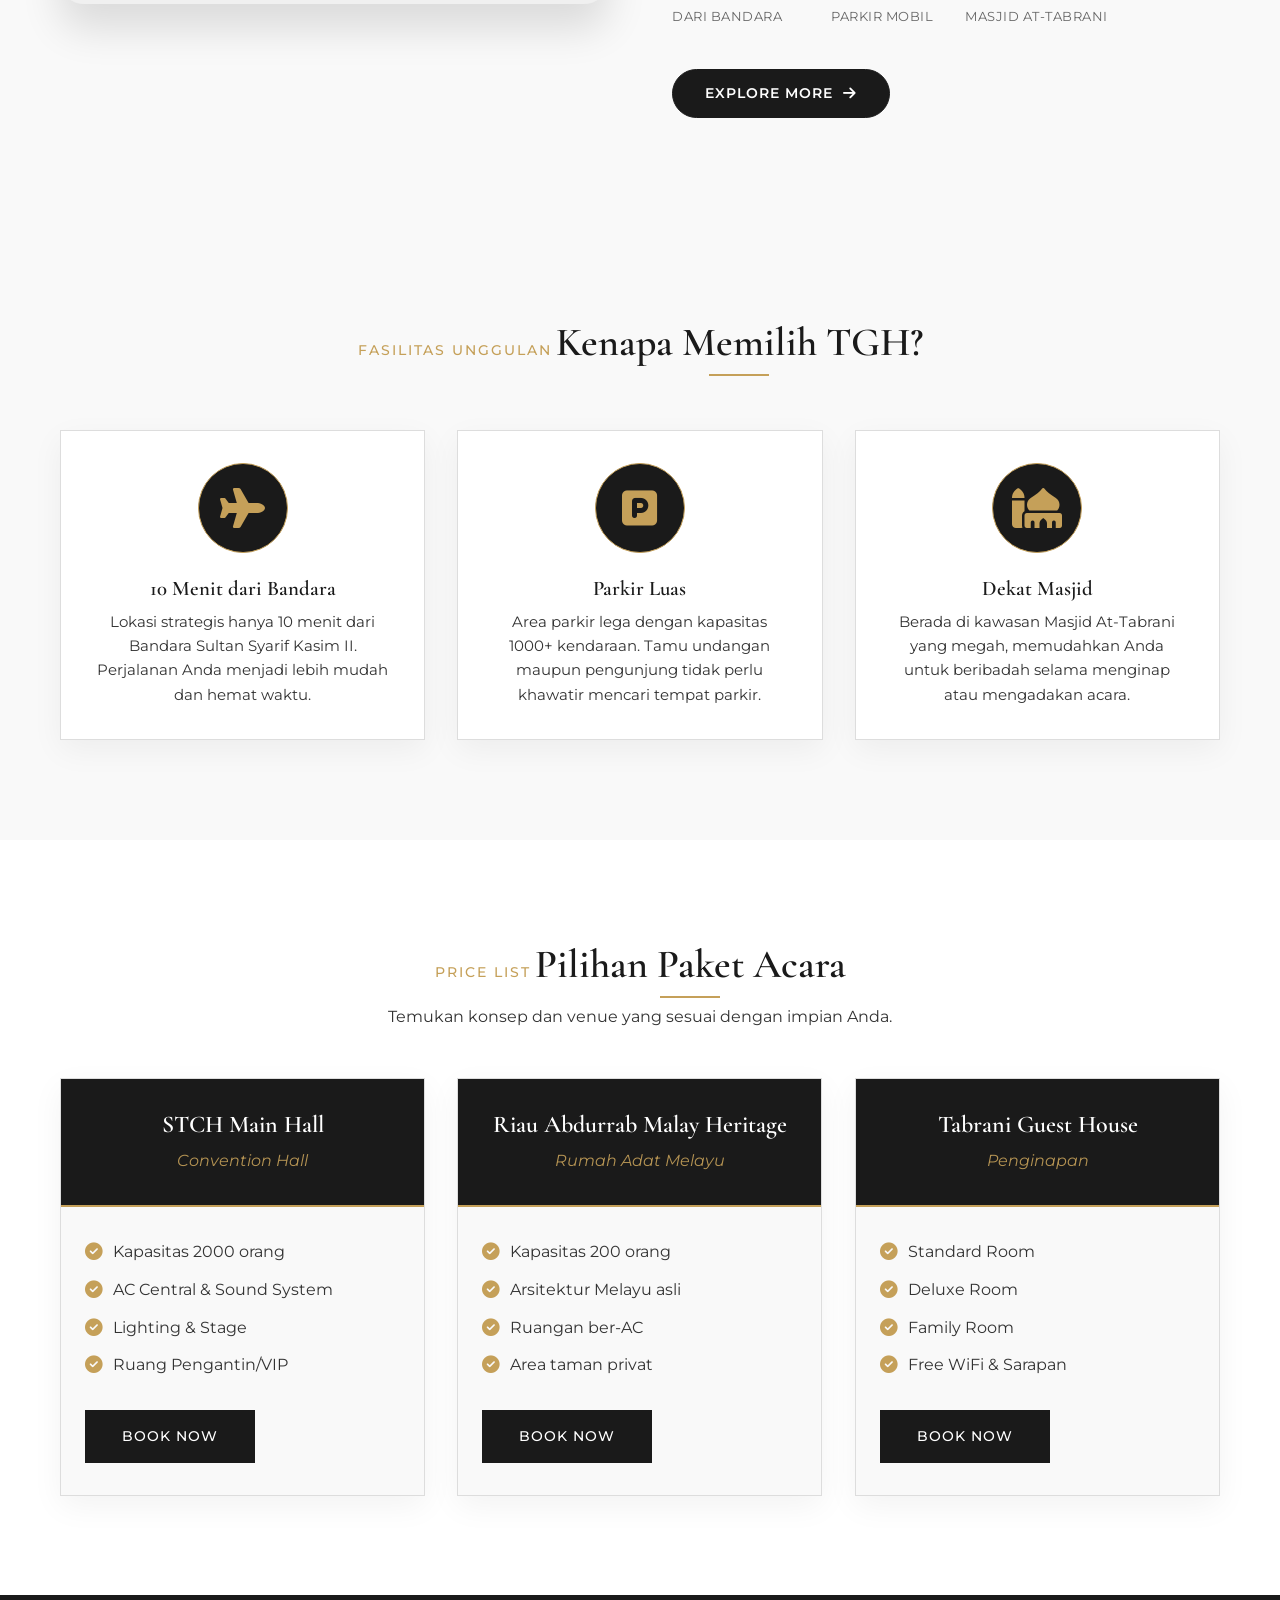
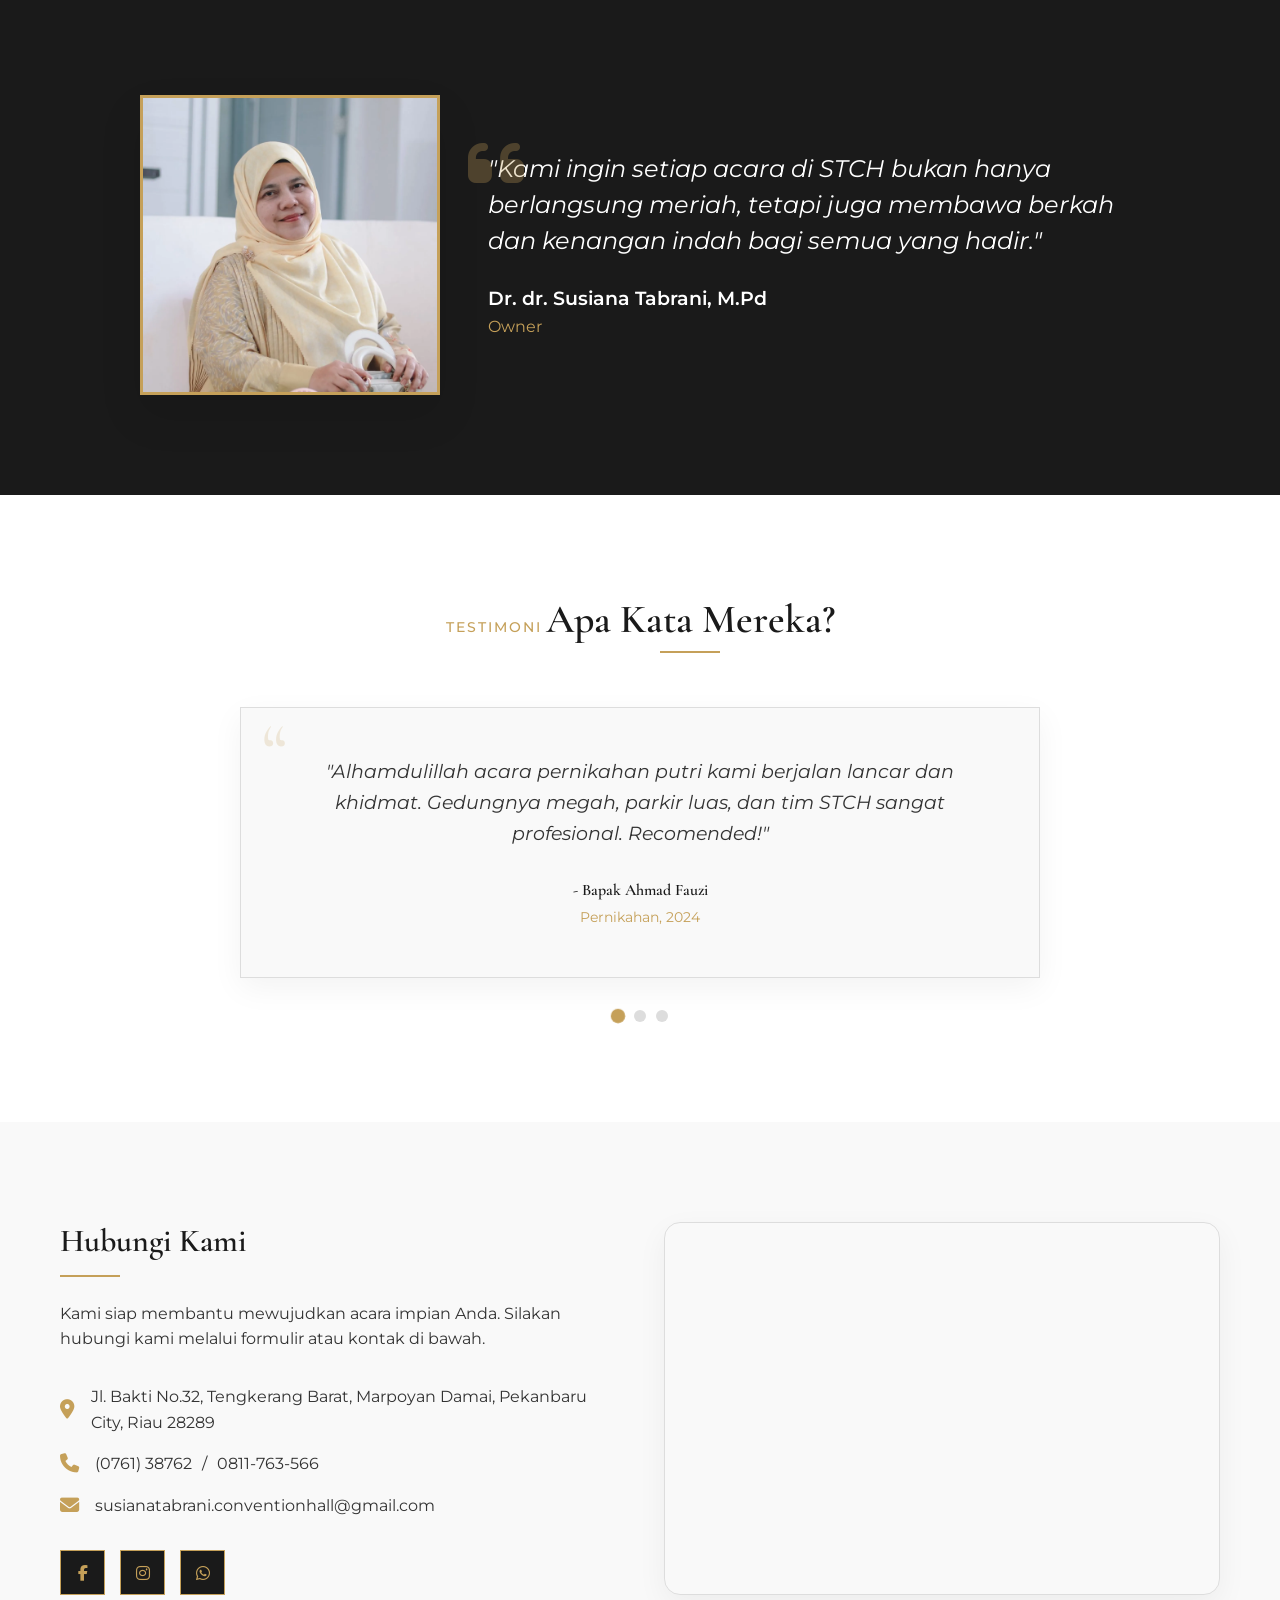
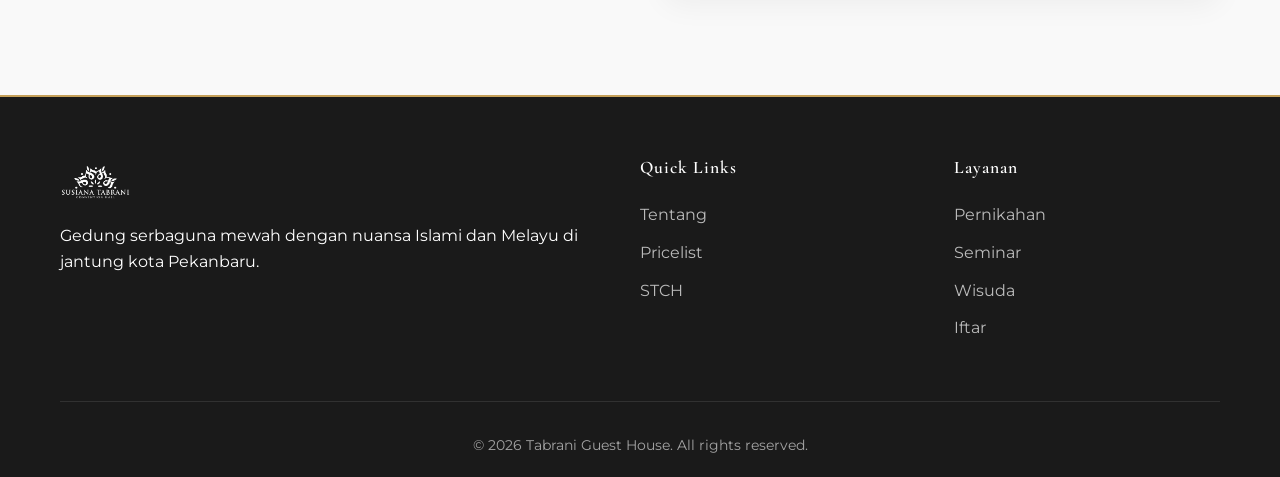
==== commit 344ca4d4: "main" ====
--- a/index.html
+++ b/index.html
@@ -613,7 +613,7 @@
             <div class="pricing-grid">
                 <div class="pricing-card" data-aos="flip-left">
                     <div class="pricing-header">
-                        <h3>Susiana Tabrani Convention Hall</h3>
+                        <h3>STCH Main Hall</h3>
                         <p class="pricing-type">Convention Hall</p>
                     </div>
                     <div class="pricing-body">
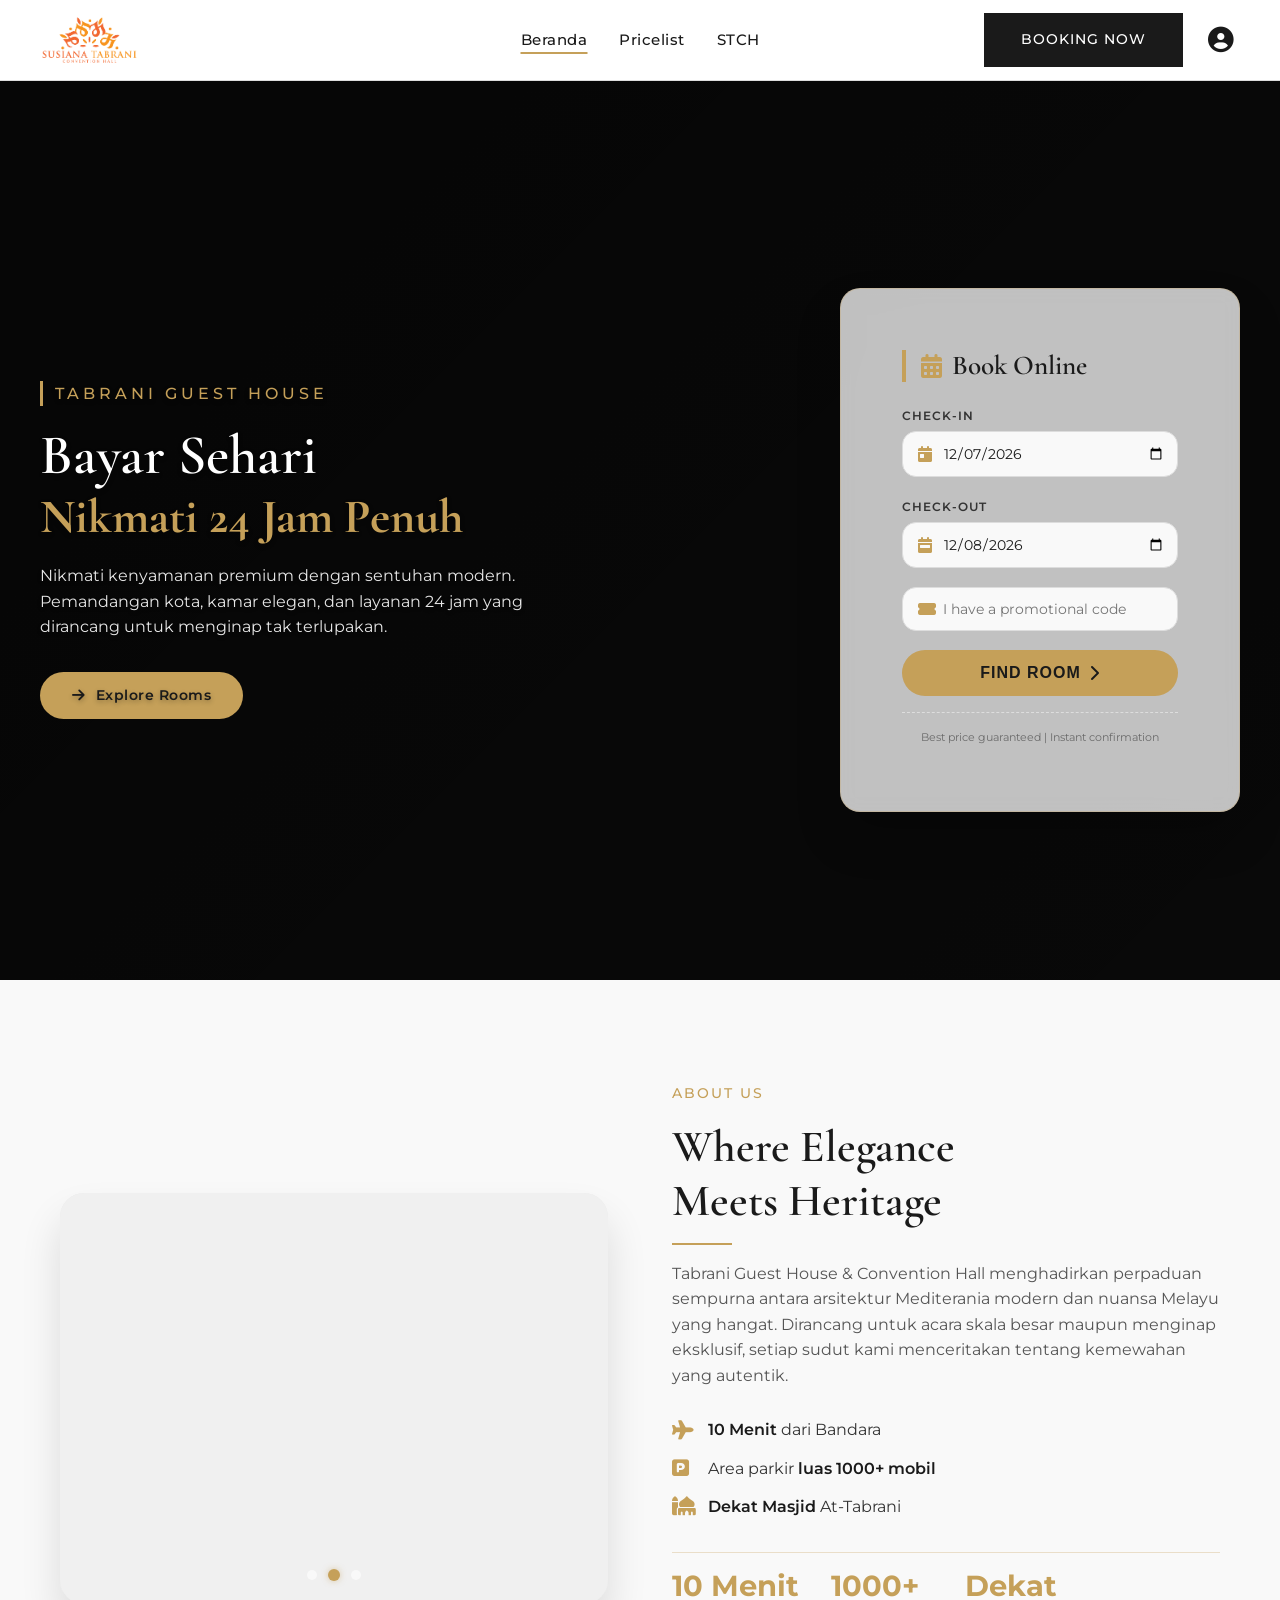
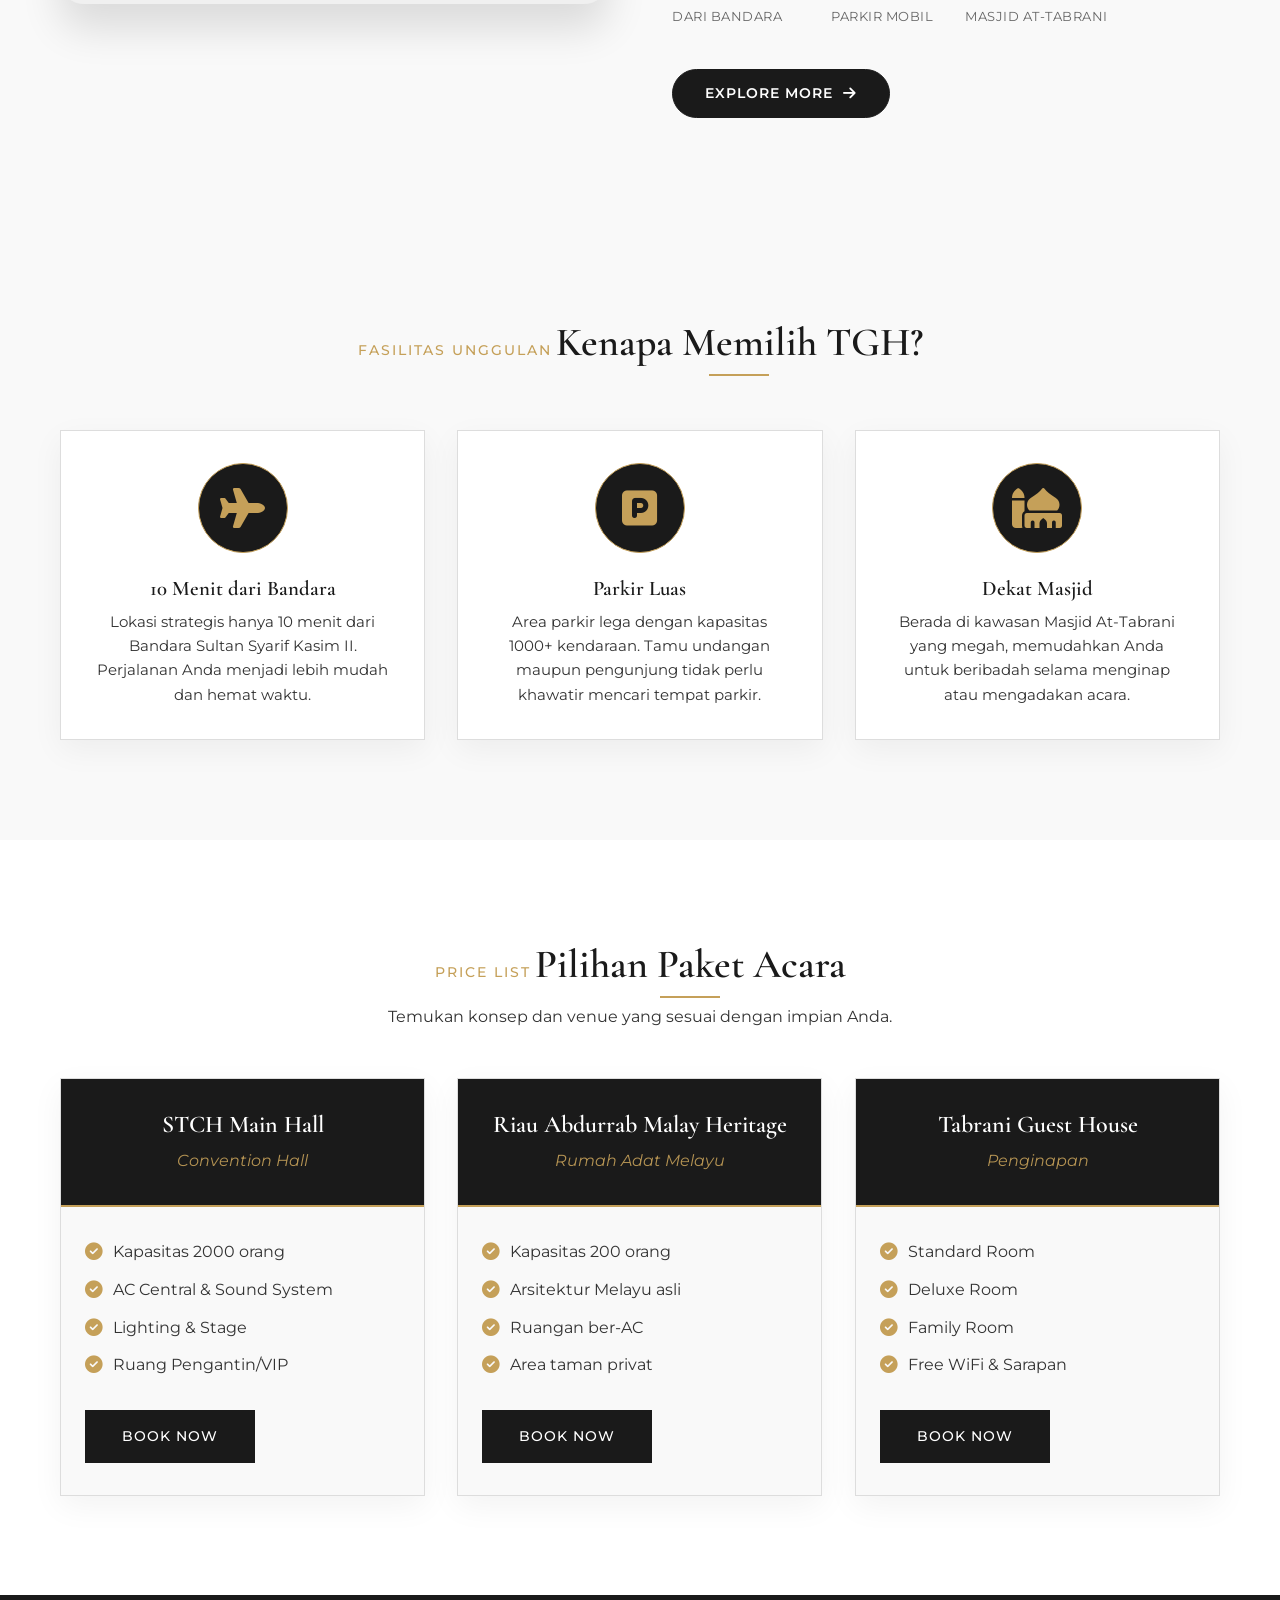
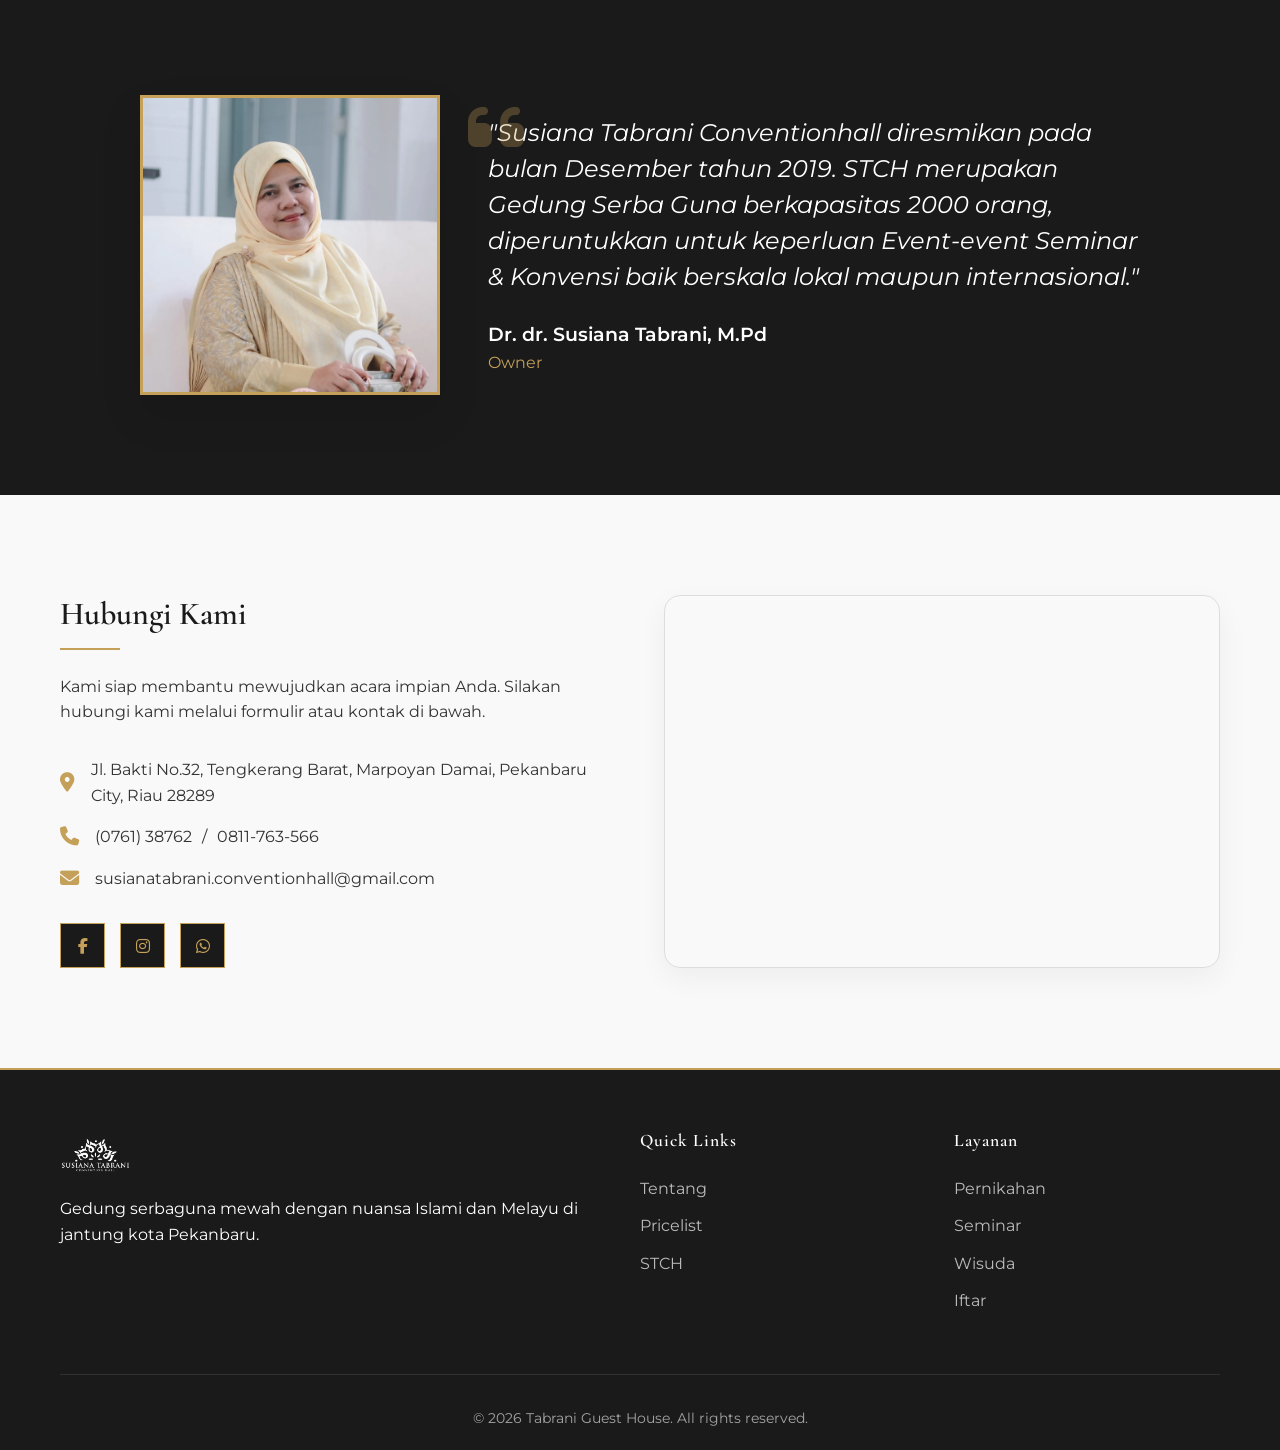
==== commit 09cede98: "bismillah" ====
--- a/index.html
+++ b/index.html
@@ -443,7 +443,7 @@
                 <ul>
                     <li><a href="#home" class="nav-link">Beranda</a></li>
                     <li><a href="assets/menu/catalog.html" class="nav-link">Pricelist</a></li>
-                    <li><a href="https://ihsanabrar.github.io/STCH/" class="nav-link">STCH</a></li>
+                    <li><a href="https://ignore-huddle-grit.ngrok-free.dev/dashboard/stch-main/" class="nav-link">STCH</a></li>
                 </ul>
             </nav>
             <div class="header-right">
@@ -471,7 +471,7 @@
         <ul class="mobile-nav-links">
             <li><a href="#home" class="mobile-nav-link">Beranda</a></li>
             <li><a href="assets/menu/catalog.html" class="mobile-nav-link">Pricelist</a></li>
-            <li><a href="https://ihsanabrar.github.io/STCH/" class="mobile-nav-link">STCH</a></li>
+            <li><a href="https://ignore-huddle-grit.ngrok-free.dev/dashboard/stch-main/" class="mobile-nav-link">STCH</a></li>
             <li><a href="assets/menu/reservasi/reservasi.php" class="btn btn-primary" style="margin-top:1rem;">Booking
                     Now</a></li>
             <!-- Link Login Admin di mobile nav -->
@@ -623,7 +623,7 @@
                             <li><i class="fas fa-check-circle"></i> Lighting & Stage</li>
                             <li><i class="fas fa-check-circle"></i> Ruang Pengantin/VIP</li>
                         </ul>
-                        <div class="pricing-footer"><a href="https://ihsanabrar.github.io/STCH/"
+                        <div class="pricing-footer"><a href="https://ignore-huddle-grit.ngrok-free.dev/dashboard/stch-main/"
                                 class="btn btn-primary">Book Now</a></div>
                     </div>
                 </div>
@@ -639,7 +639,7 @@
                             <li><i class="fas fa-check-circle"></i> Ruangan ber-AC</li>
                             <li><i class="fas fa-check-circle"></i> Area taman privat</li>
                         </ul>
-                        <div class="pricing-footer"><a href="assets/menu/catalog.html" class="btn btn-primary">Book
+                        <div class="pricing-footer"><a href="https://ignore-huddle-grit.ngrok-free.dev/dashboard/stch-main/RMA.html" class="btn btn-primary">Book
                                 Now</a></div>
                     </div>
                 </div>
@@ -671,46 +671,12 @@
                 </div>
                 <div class="owner-quote"><i class="fas fa-quote-left quote-icon"></i>
                     <blockquote>
-                        <p>"Kami ingin setiap acara di STCH bukan hanya berlangsung meriah, tetapi juga membawa berkah
-                            dan kenangan indah bagi semua yang hadir."</p><cite>Dr. dr. Susiana Tabrani,
+                        <p>
+"Susiana Tabrani Conventionhall diresmikan pada bulan Desember tahun 2019. STCH merupakan Gedung Serba Guna berkapasitas 2000 orang, diperuntukkan untuk keperluan Event-event Seminar & Konvensi baik berskala lokal maupun internasional."</p><cite>Dr. dr. Susiana Tabrani,
                             M.Pd</cite><span>Owner</span>
                     </blockquote>
                 </div>
             </div>
-        </div>
-    </section>
-
-    <!-- TESTIMONIALS SECTION -->
-    <section class="testimonials" id="testimonials">
-        <div class="container">
-            <div class="section-header" data-aos="fade-up"><span class="section-tag">Testimoni</span>
-                <h2>Apa Kata Mereka?</h2>
-            </div>
-            <div class="testimonial-slider" data-aos="fade-up">
-                <div class="testimonial-slide active">
-                    <div class="testimonial-card">
-                        <p>"Alhamdulillah acara pernikahan putri kami berjalan lancar dan khidmat. Gedungnya megah,
-                            parkir luas, dan tim STCH sangat profesional. Recomended!"</p>
-                        <h4>- Bapak Ahmad Fauzi</h4><span>Pernikahan, 2024</span>
-                    </div>
-                </div>
-                <div class="testimonial-slide">
-                    <div class="testimonial-card">
-                        <p>"Seminar perusahaan kami dengan peserta 1500 orang berlangsung sukses. Fasilitas lengkap,
-                            sound system jernih, dan AC dingin. Terima kasih STCH!"</p>
-                        <h4>- PT. Riau Andalan</h4><span>Corporate Seminar, 2024</span>
-                    </div>
-                </div>
-                <div class="testimonial-slide">
-                    <div class="testimonial-card">
-                        <p>"Tempatnya cantik banget! Taman dan gedung mediteranianya instagramable. Tamu undangan pada
-                            betah. Next kalau ada acara keluarga, pasti balik lagi."</p>
-                        <h4>- Ibu Rina Andriani</h4><span>Resepsi Pernikahan</span>
-                    </div>
-                </div>
-            </div>
-            <div class="testimonial-dots"><span class="dot active"></span><span class="dot"></span><span
-                    class="dot"></span></div>
         </div>
     </section>
 
@@ -756,7 +722,7 @@
                     <ul>
                         <li><a href="#about">Tentang</a></li>
                         <li><a href="assets/menu/catalog.html">Pricelist</a></li>
-                        <li><a href="https://ihsanabrar.github.io/STCH/">STCH</a></li>
+                        <li><a href="https://ignore-huddle-grit.ngrok-free.dev/dashboard/stch-main/">STCH</a></li>
                     </ul>
                 </div>
                 <div class="footer-links">
